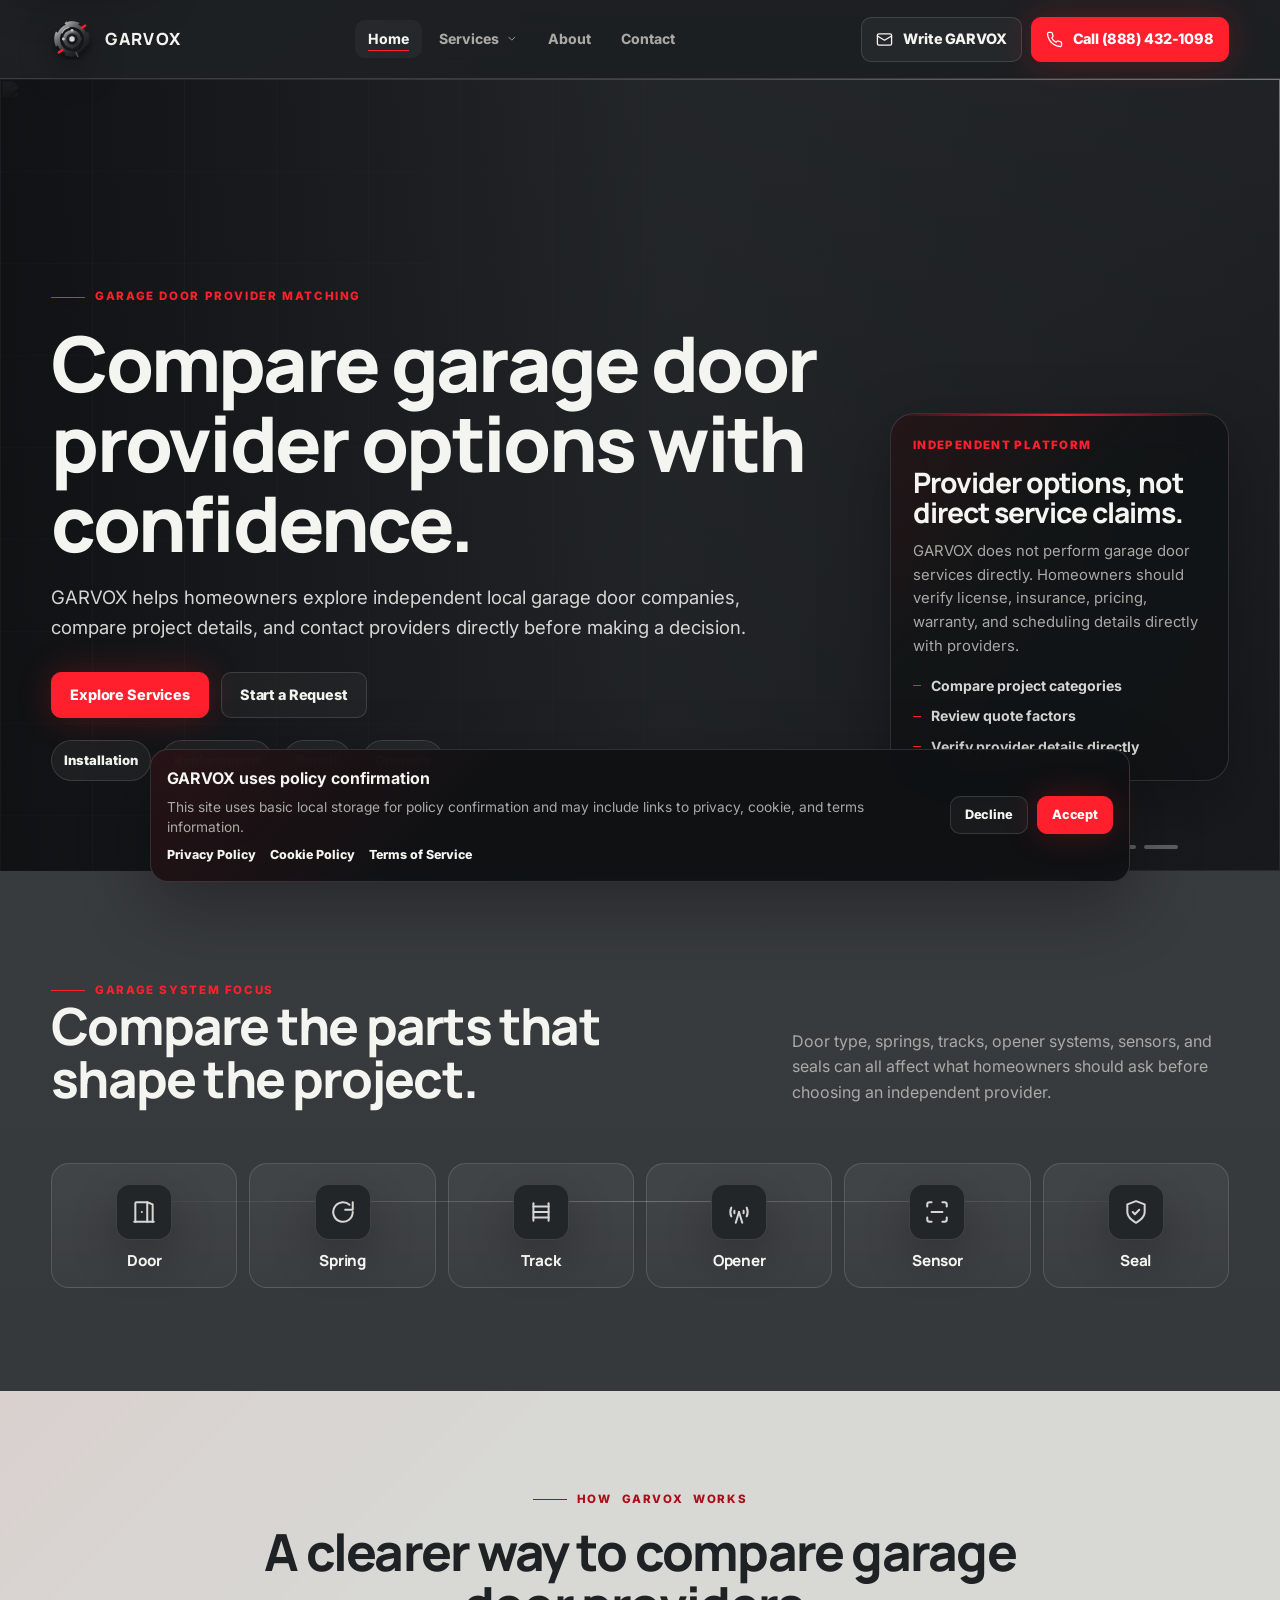
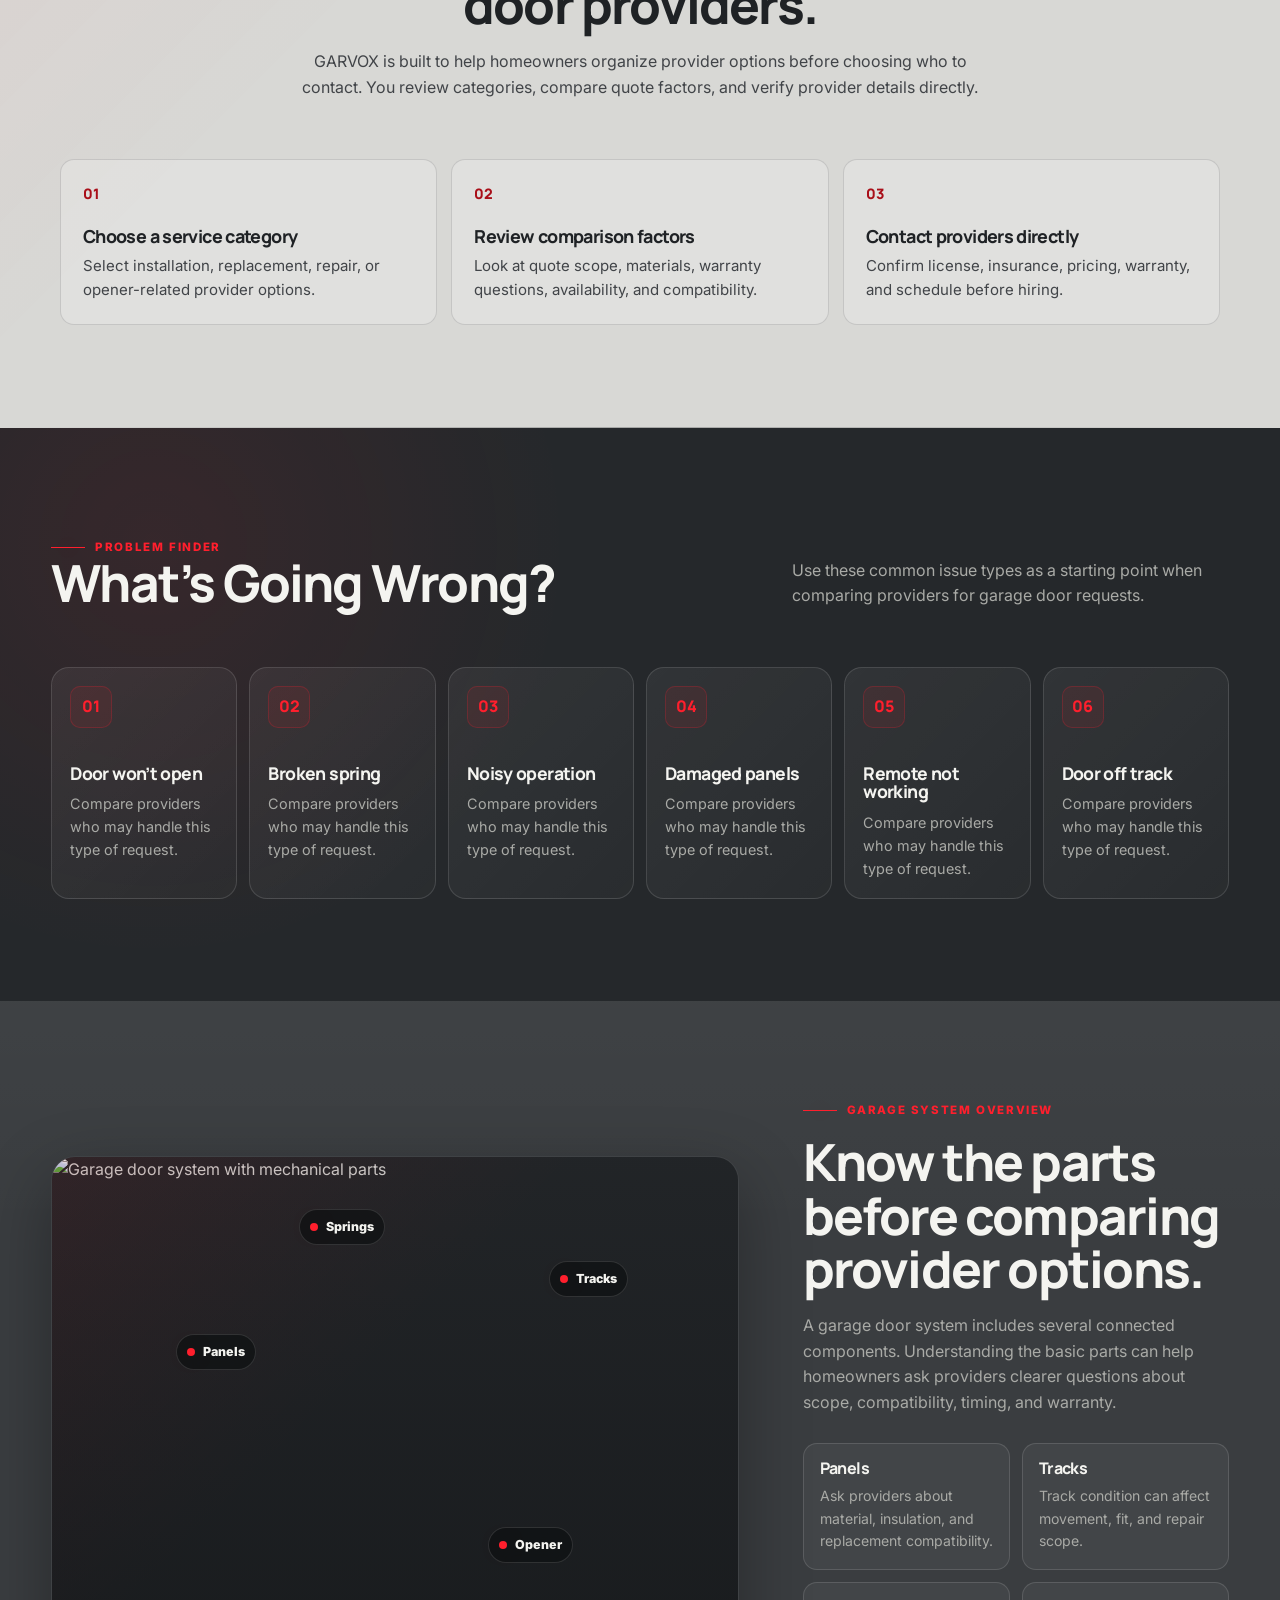
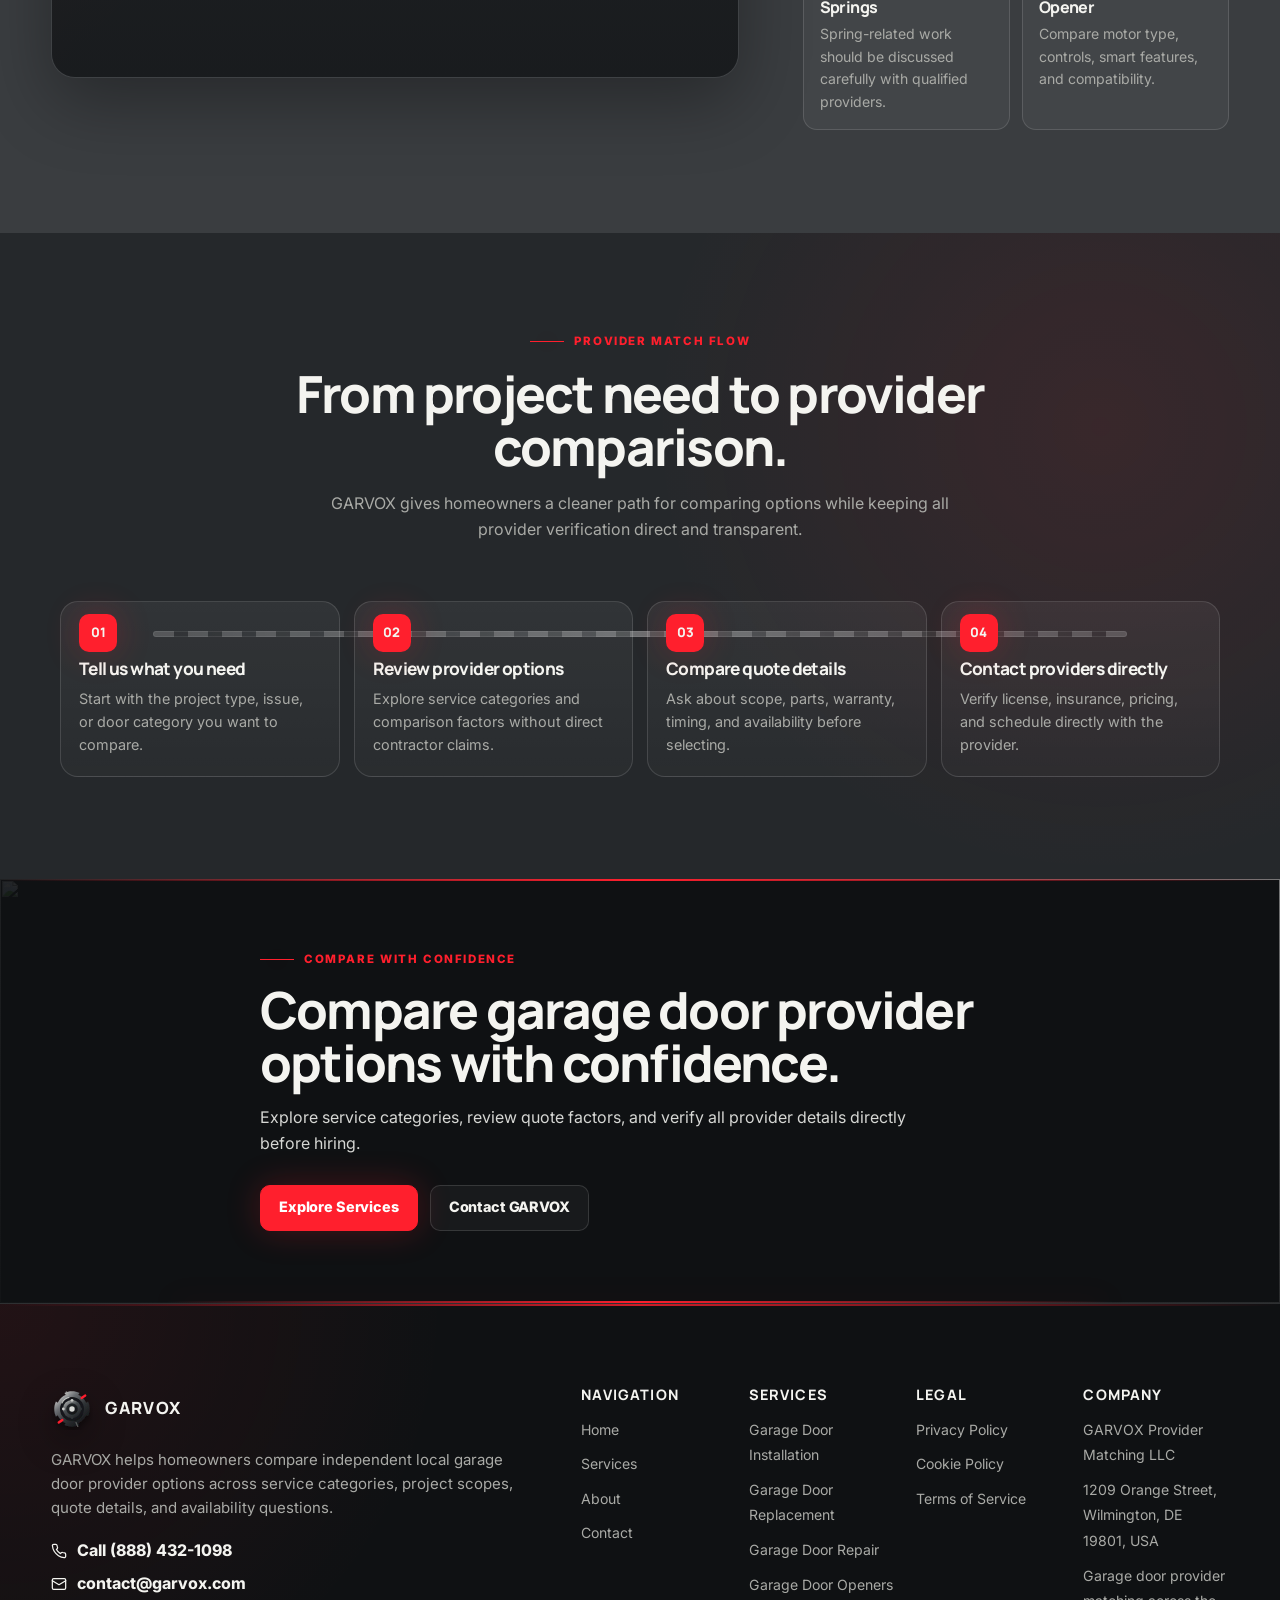
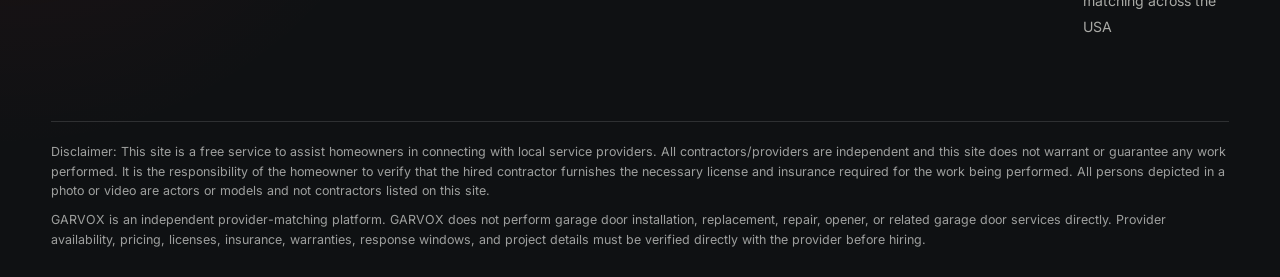
==== index.html @ 8727c37e "+" ====
<!DOCTYPE html>
<html lang="en">

<head>
    <meta charset="UTF-8">
    <meta name="viewport" content="width=device-width, initial-scale=1.0">

    <title>GARVOX | Compare Garage Door Provider Options</title>
    <meta name="description"
        content="GARVOX helps homeowners compare independent local garage door provider options for installation, replacement, repair, and openers.">

    <link rel="icon" type="image/svg+xml" href="./assets/icons/favicon.svg">
    <link rel="shortcut icon" href="./assets/icons/favicon.svg" type="image/svg+xml">

    <link rel="preconnect" href="https://fonts.googleapis.com">
    <link rel="preconnect" href="https://fonts.gstatic.com" crossorigin>
    <link
        href="https://fonts.googleapis.com/css2?family=Inter:wght@400;500;600;700;800&family=Manrope:wght@500;600;700;800&display=swap"
        rel="stylesheet">

    <link rel="stylesheet" href="./css/style.css">
</head>

<body class="home-page">
    <div data-site-header></div>

    <main id="main">
        <!-- =====================================================
         1. HOME HERO SLIDESHOW
         ===================================================== -->
        <section class="home-hero" aria-labelledby="homeHeroTitle" data-home-hero>
            <div class="home-hero__slides" aria-hidden="true" data-home-hero-slides>
                <div class="home-hero__slide is-active">
                    <img src="./assets/images/home-hero-01.jpg" alt="">
                </div>

                <div class="home-hero__slide">
                    <img src="./assets/images/home-hero-02.jpg" alt="">
                </div>

                <div class="home-hero__slide">
                    <img src="./assets/images/home-hero-03.jpg" alt="">
                </div>

                <div class="home-hero__slide">
                    <img src="./assets/images/home-hero-04.jpg" alt="">
                </div>
            </div>

            <div class="home-hero__overlay" aria-hidden="true"></div>
            <div class="home-hero__rail" aria-hidden="true"></div>

            <div class="container-wide home-hero__inner">
                <div class="home-hero__content">
                    <span class="eyebrow">Garage door provider matching</span>

                    <h1 id="homeHeroTitle">
                        Compare garage door provider options with confidence.
                    </h1>

                    <p>
                        <span data-company-name>GARVOX</span> helps homeowners explore independent local garage door
                        companies,
                        compare project details, and contact providers directly before making a decision.
                    </p>

                    <div class="home-hero__actions button-row" aria-label="Primary actions">
                        <a class="btn btn--accent" href="services.html">
                            Explore Services
                        </a>

                        <a class="btn btn--ghost" href="contact.html">
                            Start a Request
                        </a>
                    </div>

                    <div class="home-hero__chips" aria-label="Garage door service categories">
                        <a href="garage-door-installation.html">Installation</a>
                        <a href="garage-door-replacement.html">Replacement</a>
                        <a href="garage-door-repair.html">Repair</a>
                        <a href="garage-door-openers.html">Openers</a>
                    </div>
                </div>

                <aside class="home-hero__panel" aria-label="GARVOX provider matching summary">
                    <div class="home-hero__panel-line" aria-hidden="true"></div>

                    <span class="home-hero__panel-kicker">Independent platform</span>

                    <h2>Provider options, not direct service claims.</h2>

                    <p>
                        <span data-company-name>GARVOX</span> does not perform garage door services directly. Homeowners
                        should
                        verify license, insurance, pricing, warranty, and scheduling details directly with providers.
                    </p>

                    <ul>
                        <li>Compare project categories</li>
                        <li>Review quote factors</li>
                        <li>Verify provider details directly</li>
                    </ul>
                </aside>

                <div class="home-hero__pagination" aria-label="Hero slideshow pagination" data-home-hero-pagination>
                    <button class="is-active" type="button" aria-label="Show slide 1"></button>
                    <button type="button" aria-label="Show slide 2"></button>
                    <button type="button" aria-label="Show slide 3"></button>
                    <button type="button" aria-label="Show slide 4"></button>
                </div>
            </div>
        </section>

        <!-- =====================================================
         2. ICON RAIL SECTION
         ===================================================== -->
        <section class="section icon-rail-section" aria-labelledby="iconRailTitle">
            <div class="container-wide">
                <div class="section-heading section-heading--row">
                    <div>
                        <span class="eyebrow">Garage system focus</span>

                        <h2 id="iconRailTitle">
                            Compare the parts that shape the project.
                        </h2>
                    </div>

                    <p>
                        Door type, springs, tracks, opener systems, sensors, and seals can all affect what homeowners
                        should ask
                        before choosing an independent provider.
                    </p>
                </div>

                <div class="icon-rail" aria-label="Garage door comparison parts">
                    <article class="icon-rail__item">
                        <span class="icon-rail__icon" aria-hidden="true">
                            <svg viewBox="0 0 24 24">
                                <path d="M4 21V4a1 1 0 0 1 1-1h10v18"></path>
                                <path d="M15 3 20 5v16"></path>
                                <path d="M10 12h.01"></path>
                                <path d="M3 21h18"></path>
                            </svg>
                        </span>
                        <h3>Door</h3>
                    </article>

                    <article class="icon-rail__item">
                        <span class="icon-rail__icon" aria-hidden="true">
                            <svg viewBox="0 0 24 24">
                                <path d="M21 12a9 9 0 1 1-3-6.7"></path>
                                <path d="M21 3v7h-7"></path>
                            </svg>
                        </span>
                        <h3>Spring</h3>
                    </article>

                    <article class="icon-rail__item">
                        <span class="icon-rail__icon" aria-hidden="true">
                            <svg viewBox="0 0 24 24">
                                <path d="M5 4v16"></path>
                                <path d="M19 4v16"></path>
                                <path d="M5 7h14"></path>
                                <path d="M5 12h14"></path>
                                <path d="M5 17h14"></path>
                            </svg>
                        </span>
                        <h3>Track</h3>
                    </article>

                    <article class="icon-rail__item">
                        <span class="icon-rail__icon" aria-hidden="true">
                            <svg viewBox="0 0 24 24">
                                <path d="M4.9 16.1a10 10 0 0 1 0-8.2"></path>
                                <path d="M7.8 13.2a5 5 0 0 1 0-2.4"></path>
                                <path d="M19.1 16.1a10 10 0 0 0 0-8.2"></path>
                                <path d="M16.2 13.2a5 5 0 0 0 0-2.4"></path>
                                <path d="M12 12h.01"></path>
                                <path d="M12 12 9 22"></path>
                                <path d="m12 12 3 10"></path>
                            </svg>
                        </span>
                        <h3>Opener</h3>
                    </article>

                    <article class="icon-rail__item">
                        <span class="icon-rail__icon" aria-hidden="true">
                            <svg viewBox="0 0 24 24">
                                <path d="M3 7V5a2 2 0 0 1 2-2h2"></path>
                                <path d="M17 3h2a2 2 0 0 1 2 2v2"></path>
                                <path d="M21 17v2a2 2 0 0 1-2 2h-2"></path>
                                <path d="M7 21H5a2 2 0 0 1-2-2v-2"></path>
                                <path d="M7 12h10"></path>
                            </svg>
                        </span>
                        <h3>Sensor</h3>
                    </article>

                    <article class="icon-rail__item">
                        <span class="icon-rail__icon" aria-hidden="true">
                            <svg viewBox="0 0 24 24">
                                <path d="M12 22s8-4 8-10V5l-8-3-8 3v7c0 6 8 10 8 10Z"></path>
                                <path d="m9 12 2 2 4-4"></path>
                            </svg>
                        </span>
                        <h3>Seal</h3>
                    </article>
                </div>
            </div>
        </section>

        <!-- =====================================================
         3. HOW GARVOX WORKS — LIGHT GRAY SECTION
         ===================================================== -->
        <section class="section section--light how-section" aria-labelledby="howTitle">
            <div class="container">
                <div class="section-heading section-heading--center">
                    <span class="eyebrow">How <span data-company-name>GARVOX</span> works</span>

                    <h2 id="howTitle">
                        A clearer way to compare garage door providers.
                    </h2>

                    <p>
                        <span data-company-name>GARVOX</span> is built to help homeowners organize provider options
                        before choosing
                        who to contact. You review categories, compare quote factors, and verify provider details
                        directly.
                    </p>
                </div>

                <div class="editorial-steps">
                    <article class="editorial-step">
                        <span>01</span>
                        <h3>Choose a service category</h3>
                        <p>
                            Select installation, replacement, repair, or opener-related provider options.
                        </p>
                    </article>

                    <article class="editorial-step">
                        <span>02</span>
                        <h3>Review comparison factors</h3>
                        <p>
                            Look at quote scope, materials, warranty questions, availability, and compatibility.
                        </p>
                    </article>

                    <article class="editorial-step">
                        <span>03</span>
                        <h3>Contact providers directly</h3>
                        <p>
                            Confirm license, insurance, pricing, warranty, and schedule before hiring.
                        </p>
                    </article>
                </div>
            </div>
        </section>

        <!-- =====================================================
         4. PROBLEM FINDER
         ===================================================== -->
        <section class="section problem-finder-section" aria-labelledby="problemFinderTitle">
            <div class="container-wide">
                <div class="section-heading section-heading--row">
                    <div>
                        <span class="eyebrow">Problem finder</span>

                        <h2 id="problemFinderTitle">
                            What’s Going Wrong?
                        </h2>
                    </div>

                    <p>
                        Use these common issue types as a starting point when comparing providers for garage door
                        requests.
                    </p>
                </div>

                <div class="problem-grid">
                    <article class="problem-card red-scan-card">
                        <span class="red-scan-card__line" aria-hidden="true"></span>
                        <span class="problem-card__number">01</span>
                        <h3>Door won’t open</h3>
                        <p>Compare providers who may handle this type of request.</p>
                    </article>

                    <article class="problem-card red-scan-card">
                        <span class="red-scan-card__line" aria-hidden="true"></span>
                        <span class="problem-card__number">02</span>
                        <h3>Broken spring</h3>
                        <p>Compare providers who may handle this type of request.</p>
                    </article>

                    <article class="problem-card red-scan-card">
                        <span class="red-scan-card__line" aria-hidden="true"></span>
                        <span class="problem-card__number">03</span>
                        <h3>Noisy operation</h3>
                        <p>Compare providers who may handle this type of request.</p>
                    </article>

                    <article class="problem-card red-scan-card">
                        <span class="red-scan-card__line" aria-hidden="true"></span>
                        <span class="problem-card__number">04</span>
                        <h3>Damaged panels</h3>
                        <p>Compare providers who may handle this type of request.</p>
                    </article>

                    <article class="problem-card red-scan-card">
                        <span class="red-scan-card__line" aria-hidden="true"></span>
                        <span class="problem-card__number">05</span>
                        <h3>Remote not working</h3>
                        <p>Compare providers who may handle this type of request.</p>
                    </article>

                    <article class="problem-card red-scan-card">
                        <span class="red-scan-card__line" aria-hidden="true"></span>
                        <span class="problem-card__number">06</span>
                        <h3>Door off track</h3>
                        <p>Compare providers who may handle this type of request.</p>
                    </article>
                </div>
            </div>
        </section>

        <!-- =====================================================
         5. GARAGE DOOR ANATOMY
         ===================================================== -->
        <section class="section anatomy-section" aria-labelledby="anatomyTitle">
            <div class="container-wide anatomy-layout">
                <div class="anatomy-media">
                    <img src="./assets/images/garage-anatomy.jpg" alt="Garage door system with mechanical parts">

                    <span class="anatomy-dot anatomy-dot--panels">
                        <i></i>
                        Panels
                    </span>

                    <span class="anatomy-dot anatomy-dot--tracks">
                        <i></i>
                        Tracks
                    </span>

                    <span class="anatomy-dot anatomy-dot--springs">
                        <i></i>
                        Springs
                    </span>

                    <span class="anatomy-dot anatomy-dot--opener">
                        <i></i>
                        Opener
                    </span>
                </div>

                <div class="anatomy-content">
                    <span class="eyebrow">Garage system overview</span>

                    <h2 id="anatomyTitle">
                        Know the parts before comparing provider options.
                    </h2>

                    <p>
                        A garage door system includes several connected components. Understanding the basic parts can
                        help
                        homeowners ask providers clearer questions about scope, compatibility, timing, and warranty.
                    </p>

                    <div class="anatomy-list">
                        <article>
                            <h3>Panels</h3>
                            <p>Ask providers about material, insulation, and replacement compatibility.</p>
                        </article>

                        <article>
                            <h3>Tracks</h3>
                            <p>Track condition can affect movement, fit, and repair scope.</p>
                        </article>

                        <article>
                            <h3>Springs</h3>
                            <p>Spring-related work should be discussed carefully with qualified providers.</p>
                        </article>

                        <article>
                            <h3>Opener</h3>
                            <p>Compare motor type, controls, smart features, and compatibility.</p>
                        </article>
                    </div>
                </div>
            </div>
        </section>

        <!-- =====================================================
         6. LOCAL PROVIDER MATCH FLOW
         ===================================================== -->
        <section class="section match-flow-section" aria-labelledby="matchFlowTitle">
            <div class="container">
                <div class="section-heading section-heading--center">
                    <span class="eyebrow">Provider match flow</span>

                    <h2 id="matchFlowTitle">
                        From project need to provider comparison.
                    </h2>

                    <p>
                        <span data-company-name>GARVOX</span> gives homeowners a cleaner path for comparing options
                        while keeping
                        all provider verification direct and transparent.
                    </p>
                </div>

                <div class="track-process">
                    <div class="track-process__line" aria-hidden="true"></div>

                    <article class="track-process__step">
                        <span>01</span>
                        <h3>Tell us what you need</h3>
                        <p>
                            Start with the project type, issue, or door category you want to compare.
                        </p>
                    </article>

                    <article class="track-process__step">
                        <span>02</span>
                        <h3>Review provider options</h3>
                        <p>
                            Explore service categories and comparison factors without direct contractor claims.
                        </p>
                    </article>

                    <article class="track-process__step">
                        <span>03</span>
                        <h3>Compare quote details</h3>
                        <p>
                            Ask about scope, parts, warranty, timing, and availability before selecting.
                        </p>
                    </article>

                    <article class="track-process__step">
                        <span>04</span>
                        <h3>Contact providers directly</h3>
                        <p>
                            Verify license, insurance, pricing, and schedule directly with the provider.
                        </p>
                    </article>
                </div>
            </div>
        </section>

        <!-- =====================================================
         7. RED LINE CTA
         ===================================================== -->
        <div data-red-line-cta="default"></div>
    </main>

    <div data-site-footer></div>
    <div data-policy-banner></div>

    <script src="./js/config.js"></script>
    <script src="./js/main.js"></script>
    <script src="./js/home.js"></script>
</body>

</html>
---- css/style.css ----
@import url("./home.css");
@import url("./services.css");
@import url("./about.css");
@import url("./contact.css");
@import url("./service-page.css");
@import url("./legal.css");

/* ==========================================================
   GARVOX — Global Styles
   Includes:
   - CSS variables
   - reset
   - typography
   - layout helpers
   - buttons
   - shared cards
   - accessibility
   - sticky header
   - dropdown
   - mobile menu
   - footer
   - policy banner
   - forms
   - FAQ
   - shared CTA components
   ========================================================== */

/* ==========================================================
   VARIABLES — EXACT REQUIRED PALETTE
   ========================================================== */

:root {
    /* Main gray base */
    --color-bg: #3A3D40;
    --color-bg-soft: #464A4E;
    --color-bg-deep: #25282B;

    /* One light gray section per page */
    --color-section-light: #D8D8D5;
    --color-section-light-2: #C9CAC7;

    /* Surfaces / cards */
    --color-surface: #303336;
    --color-surface-2: #414549;
    --color-card: #34373A;
    --color-card-dark: #232629;

    /* Typography on dark */
    --color-heading: #F4F4F0;
    --color-text: #D6D7D4;
    --color-muted: #A9AAA6;

    /* Typography on light gray sections */
    --color-light-heading: #1F2225;
    --color-light-text: #414448;
    --color-light-muted: #6C6F73;

    /* Strong accents */
    --color-accent: #FF1F2D;
    --color-accent-hover: #E21422;
    --color-accent-deep: #A90F19;

    /* Dark accent */
    --color-accent-dark: #17191B;
    --color-accent-dark-2: #0F1113;

    /* Lines / borders */
    --color-border: rgba(255, 255, 255, 0.13);
    --color-border-strong: rgba(255, 31, 45, 0.42);
    --color-light-border: rgba(31, 34, 37, 0.14);

    /* Shadows / glow */
    --shadow-card: 0 24px 70px rgba(0, 0, 0, 0.32);
    --shadow-soft: 0 18px 46px rgba(0, 0, 0, 0.24);
    --glow-red: 0 0 34px rgba(255, 31, 45, 0.24);

    /* Layout */
    --container: 1160px;
    --container-wide: 1360px;
    --site-gutter: clamp(18px, 4vw, 56px);
    --header-height: 78px;

    /* Radius */
    --radius-xs: 6px;
    --radius-sm: 10px;
    --radius-md: 14px;
    --radius-lg: 18px;
    --radius-xl: 24px;

    /* Typography */
    --font-main: "Inter", system-ui, -apple-system, BlinkMacSystemFont, "Segoe UI", sans-serif;
    --font-display: "Manrope", "Inter", system-ui, sans-serif;

    /* Motion */
    --transition-fast: 160ms ease;
    --transition-base: 240ms ease;
    --transition-slow: 420ms ease;
}

/* ==========================================================
   RESET / BASE
   ========================================================== */

*,
*::before,
*::after {
    box-sizing: border-box;
}

html {
    min-width: 320px;
    scroll-behavior: smooth;
    overflow-x: hidden;
    background: var(--color-bg);
}

html.overflow-guard,
html.overflow-guard body {
    overflow-x: hidden;
}

body {
    margin: 0;
    min-width: 320px;
    min-height: 100vh;
    font-family: var(--font-main);
    font-size: 16px;
    line-height: 1.6;
    color: var(--color-text);
    background:
        radial-gradient(circle at top left, rgba(255, 255, 255, 0.05), transparent 34rem),
        linear-gradient(180deg, var(--color-bg-soft), var(--color-bg) 32rem, var(--color-bg-deep));
    text-rendering: optimizeLegibility;
    -webkit-font-smoothing: antialiased;
}

body.menu-open {
    overflow: hidden;
}

img,
picture,
svg,
video,
canvas {
    display: block;
    max-width: 100%;
}

img {
    height: auto;
}

svg {
    width: 1em;
    height: 1em;
    fill: none;
    stroke: currentColor;
    stroke-width: 1.85;
    stroke-linecap: round;
    stroke-linejoin: round;
}

button,
input,
textarea,
select {
    font: inherit;
}

button {
    cursor: pointer;
}

a {
    color: inherit;
    text-decoration: none;
}

p,
h1,
h2,
h3,
h4,
h5,
h6,
ul,
ol,
figure,
blockquote {
    margin: 0;
}

ul,
ol {
    padding: 0;
}

li {
    list-style: none;
}

::selection {
    color: var(--color-heading);
    background: rgba(255, 31, 45, 0.46);
}

[hidden] {
    display: none !important;
}

/* ==========================================================
   ACCESSIBILITY
   ========================================================== */

.skip-link {
    position: fixed;
    top: 12px;
    left: 12px;
    z-index: 10000;
    transform: translateY(-160%);
    padding: 12px 16px;
    color: var(--color-heading);
    background: var(--color-accent-dark-2);
    border: 1px solid var(--color-border-strong);
    border-radius: var(--radius-sm);
    box-shadow: var(--shadow-soft);
    transition: transform var(--transition-base);
}

.skip-link:focus {
    transform: translateY(0);
}

:focus {
    outline: none;
}

:focus-visible {
    outline: 2px solid var(--color-accent);
    outline-offset: 4px;
}

@media (prefers-reduced-motion: reduce) {

    *,
    *::before,
    *::after {
        scroll-behavior: auto !important;
        animation-duration: 0.001ms !important;
        animation-iteration-count: 1 !important;
        transition-duration: 0.001ms !important;
    }
}

/* ==========================================================
   TYPOGRAPHY
   ========================================================== */

h1,
h2,
h3,
h4 {
    font-family: var(--font-display);
    color: var(--color-heading);
    letter-spacing: -0.035em;
    line-height: 1.04;
}

h1 {
    font-size: clamp(2.4rem, 6vw, 5.35rem);
    font-weight: 800;
}

h2 {
    font-size: clamp(2rem, 4vw, 3.65rem);
    font-weight: 760;
}

h3 {
    font-size: clamp(1.15rem, 1.7vw, 1.48rem);
    font-weight: 760;
}

h4 {
    font-size: 1rem;
    font-weight: 760;
}

p {
    color: var(--color-text);
}

.eyebrow {
    display: inline-flex;
    align-items: center;
    gap: 10px;
    width: fit-content;
    color: var(--color-accent);
    font-size: 0.72rem;
    font-weight: 800;
    line-height: 1.2;
    letter-spacing: 0.14em;
    text-transform: uppercase;
}

.eyebrow::before {
    content: "";
    width: 34px;
    height: 1px;
    background: var(--color-accent);
    box-shadow: var(--glow-red);
}

.section--light .eyebrow,
.legal-document .eyebrow {
    color: var(--color-accent-deep);
}

.section--light .eyebrow::before,
.legal-document .eyebrow::before {
    background: var(--color-accent-deep);
    box-shadow: none;
}

/* ==========================================================
   LAYOUT HELPERS
   ========================================================== */

.container,
.container-wide {
    width: min(100% - (var(--site-gutter) * 2), var(--container));
    margin-inline: auto;
}

.container-wide {
    width: min(100% - (var(--site-gutter) * 2), var(--container-wide));
}

.section {
    position: relative;
    padding: clamp(64px, 8vw, 112px) 0;
}

.section--light {
    color: var(--color-light-text);
    background:
        linear-gradient(135deg, rgba(255, 31, 45, 0.04), transparent 30%),
        var(--color-section-light);
}

.section--light h1,
.section--light h2,
.section--light h3,
.section--light h4 {
    color: var(--color-light-heading);
}

.section--light p {
    color: var(--color-light-text);
}

.section-heading {
    display: grid;
    gap: 18px;
    margin-bottom: clamp(30px, 5vw, 58px);
}

.section-heading--center {
    max-width: 820px;
    margin-inline: auto;
    text-align: center;
    justify-items: center;
}

.section-heading--row {
    grid-template-columns: minmax(0, 0.96fr) minmax(280px, 0.62fr);
    align-items: end;
    gap: clamp(28px, 5vw, 76px);
}

.section-heading--compact {
    margin-bottom: 24px;
}

.section-heading p {
    max-width: 680px;
    color: var(--color-muted);
}

.section--light .section-heading p {
    color: var(--color-light-text);
}

.button-row {
    display: flex;
    align-items: center;
    flex-wrap: wrap;
    gap: 12px;
}

/* ==========================================================
   BUTTONS
   ========================================================== */

.btn {
    --btn-bg: transparent;
    --btn-color: var(--color-heading);
    --btn-border: var(--color-border);

    position: relative;
    isolation: isolate;
    display: inline-flex;
    align-items: center;
    justify-content: center;
    gap: 10px;
    min-height: 46px;
    padding: 13px 18px;
    overflow: hidden;
    color: var(--btn-color);
    font-size: 0.9rem;
    font-weight: 800;
    line-height: 1;
    letter-spacing: -0.01em;
    background: var(--btn-bg);
    border: 1px solid var(--btn-border);
    border-radius: var(--radius-sm);
    box-shadow: none;
    transition:
        transform var(--transition-base),
        border-color var(--transition-base),
        background var(--transition-base),
        color var(--transition-base),
        box-shadow var(--transition-base);
}

.btn::after {
    content: "";
    position: absolute;
    right: 14px;
    bottom: 8px;
    left: 14px;
    z-index: -1;
    height: 1px;
    background: currentColor;
    opacity: 0;
    transform: scaleX(0.25);
    transform-origin: left;
    transition:
        opacity var(--transition-base),
        transform var(--transition-base);
}

.btn:hover {
    transform: translateY(-1px);
}

.btn:hover::after {
    opacity: 0.8;
    transform: scaleX(1);
}

.btn svg {
    width: 17px;
    height: 17px;
}

.btn--accent {
    --btn-bg: var(--color-accent);
    --btn-color: #ffffff;
    --btn-border: var(--color-accent);

    box-shadow: var(--glow-red);
}

.btn--accent:hover {
    background: var(--color-accent-hover);
    border-color: var(--color-accent-hover);
}

.btn--ghost {
    --btn-bg: rgba(255, 255, 255, 0.04);
    --btn-color: var(--color-heading);
    --btn-border: var(--color-border);
}

.btn--ghost:hover {
    border-color: var(--color-border-strong);
    background: rgba(255, 255, 255, 0.075);
}

.btn--dark {
    --btn-bg: var(--color-accent-dark);
    --btn-color: var(--color-heading);
    --btn-border: rgba(255, 255, 255, 0.12);
}

.btn--small {
    min-height: 38px;
    padding: 10px 14px;
    font-size: 0.8rem;
}

.btn--full {
    width: 100%;
}

/* ==========================================================
   HEADER
   ========================================================== */

.site-header {
    position: sticky;
    top: 0;
    z-index: 900;
    background: rgba(23, 25, 27, 0.86);
    border-bottom: 1px solid var(--color-border);
    backdrop-filter: blur(18px);
}

.site-header__bar {
    min-height: var(--header-height);
}

.site-header__inner {
    display: grid;
    grid-template-columns: auto 1fr auto;
    align-items: center;
    min-height: var(--header-height);
    gap: clamp(18px, 3vw, 42px);
}

.brand-logo {
    display: inline-flex;
    align-items: center;
    gap: 12px;
    min-width: max-content;
    color: var(--color-heading);
    font-family: var(--font-display);
    font-size: 1.05rem;
    font-weight: 900;
    letter-spacing: 0.08em;
    text-transform: uppercase;
}

.brand-logo__mark {
    position: relative;
    display: grid;
    width: 42px;
    height: 42px;
    place-items: center;
}

.brand-logo__mark img {
    width: 42px;
    height: 42px;
    object-fit: contain;
    filter: drop-shadow(0 12px 18px rgba(0, 0, 0, 0.38));
    transition:
        filter var(--transition-base),
        transform var(--transition-base);
}

.brand-logo__mark::after {
    content: "";
    position: absolute;
    inset: 11px;
    border-top: 2px solid var(--color-accent);
    opacity: 0;
    transform: rotate(22deg) scaleX(0.45);
    transition:
        opacity var(--transition-base),
        transform var(--transition-base);
}

.brand-logo:hover .brand-logo__mark img {
    transform: rotate(-8deg);
    filter:
        drop-shadow(0 12px 18px rgba(0, 0, 0, 0.38)) drop-shadow(0 0 18px rgba(255, 31, 45, 0.34));
}

.brand-logo:hover .brand-logo__mark::after {
    opacity: 1;
    transform: rotate(22deg) scaleX(1);
}

.site-nav {
    display: flex;
    align-items: center;
    justify-content: center;
    gap: 4px;
}

.site-nav__link {
    position: relative;
    display: inline-flex;
    align-items: center;
    gap: 7px;
    padding: 12px 13px;
    color: var(--color-muted);
    font-size: 0.88rem;
    font-weight: 750;
    line-height: 1;
    border-radius: var(--radius-sm);
    transition:
        color var(--transition-base),
        background var(--transition-base);
}

.site-nav__link::after {
    content: "";
    position: absolute;
    right: 13px;
    bottom: 7px;
    left: 13px;
    height: 1px;
    background: var(--color-accent);
    opacity: 0;
    transform: scaleX(0);
    transform-origin: left;
    transition:
        opacity var(--transition-base),
        transform var(--transition-base);
}

.site-nav__link:hover,
.site-nav__link.is-active,
.site-nav__link[aria-current="page"] {
    color: var(--color-heading);
    background: rgba(255, 255, 255, 0.04);
}

.site-nav__link:hover::after,
.site-nav__link.is-active::after,
.site-nav__link[aria-current="page"]::after {
    opacity: 1;
    transform: scaleX(1);
}

.site-nav__chevron {
    display: inline-flex;
    font-size: 0.72rem;
    transition: transform var(--transition-base);
}

.site-nav__item--dropdown.is-open .site-nav__chevron {
    transform: rotate(180deg);
}

.site-header__actions {
    display: flex;
    align-items: center;
    justify-content: flex-end;
    gap: 9px;
}

.header-phone--mobile {
    display: none;
}

.site-header__email,
.site-header__call {
    min-height: 42px;
    padding-inline: 14px;
}

.menu-toggle {
    display: none;
    width: 44px;
    height: 44px;
    padding: 0;
    color: var(--color-heading);
    background: rgba(255, 255, 255, 0.04);
    border: 1px solid var(--color-border);
    border-radius: var(--radius-sm);
}

.menu-toggle span {
    display: block;
    width: 18px;
    height: 1.5px;
    margin: 4px auto;
    background: currentColor;
    transition: transform var(--transition-base);
}

.menu-toggle:hover {
    border-color: var(--color-border-strong);
}

/* ==========================================================
   HEADER DROPDOWN
   ========================================================== */

.site-nav__item--dropdown {
    position: relative;
}

.services-dropdown {
    position: absolute;
    top: calc(100% + 13px);
    left: 50%;
    width: min(760px, calc(100vw - 32px));
    pointer-events: none;
    opacity: 0;
    transform: translate(-50%, 10px);
    transition:
        opacity var(--transition-base),
        transform var(--transition-base);
}

.site-nav__item--dropdown.is-open .services-dropdown {
    pointer-events: auto;
    opacity: 1;
    transform: translate(-50%, 0);
}

.services-dropdown::before {
    content: "";
    position: absolute;
    top: -16px;
    right: 0;
    left: 0;
    height: 18px;
}

.services-dropdown__inner {
    display: grid;
    grid-template-columns: 0.82fr 1.35fr;
    gap: 16px;
    padding: 16px;
    background:
        linear-gradient(135deg, rgba(255, 31, 45, 0.08), transparent 32%),
        rgba(15, 17, 19, 0.96);
    border: 1px solid var(--color-border);
    border-radius: var(--radius-lg);
    box-shadow: var(--shadow-card);
    backdrop-filter: blur(24px);
}

.services-dropdown__intro {
    padding: 16px;
    border: 1px solid var(--color-border);
    border-radius: var(--radius-md);
    background: rgba(255, 255, 255, 0.035);
}

.services-dropdown__intro strong {
    display: block;
    margin-top: 12px;
    color: var(--color-heading);
    font-size: 1rem;
}

.services-dropdown__intro p {
    margin-top: 8px;
    color: var(--color-muted);
    font-size: 0.86rem;
    line-height: 1.55;
}

.services-dropdown__grid {
    display: grid;
    grid-template-columns: 1fr 1fr;
    gap: 10px;
}

.services-dropdown__card {
    display: grid;
    grid-template-columns: 38px 1fr;
    gap: 12px;
    min-height: 104px;
    padding: 13px;
    color: var(--color-text);
    background: rgba(255, 255, 255, 0.04);
    border: 1px solid var(--color-border);
    border-radius: var(--radius-md);
    transition:
        border-color var(--transition-base),
        background var(--transition-base),
        transform var(--transition-base);
}

.services-dropdown__card:hover {
    transform: translateY(-2px);
    border-color: var(--color-border-strong);
    background: rgba(255, 255, 255, 0.065);
}

.services-dropdown__icon {
    display: grid;
    width: 38px;
    height: 38px;
    place-items: center;
    color: var(--color-accent);
    background: rgba(255, 31, 45, 0.09);
    border: 1px solid rgba(255, 31, 45, 0.18);
    border-radius: var(--radius-sm);
}

.services-dropdown__card strong {
    display: block;
    color: var(--color-heading);
    font-size: 0.92rem;
    line-height: 1.2;
}

.services-dropdown__card em {
    display: -webkit-box;
    margin-top: 6px;
    overflow: hidden;
    color: var(--color-muted);
    font-size: 0.78rem;
    font-style: normal;
    line-height: 1.45;
    -webkit-line-clamp: 3;
    -webkit-box-orient: vertical;
}

/* ==========================================================
   MOBILE MENU
   ========================================================== */

.mobile-menu {
    position: fixed;
    inset: 0;
    z-index: 1100;
    display: grid;
    padding: 14px;
    background: rgba(15, 17, 19, 0.64);
    opacity: 0;
    transition: opacity var(--transition-base);
    backdrop-filter: blur(16px);
}

.mobile-menu.is-open {
    opacity: 1;
}

.mobile-menu__panel {
    display: grid;
    grid-template-rows: auto 1fr auto;
    width: min(100%, 560px);
    min-height: 100%;
    margin-left: auto;
    overflow: hidden;
    background:
        linear-gradient(135deg, rgba(255, 31, 45, 0.08), transparent 36%),
        var(--color-accent-dark-2);
    border: 1px solid var(--color-border);
    border-radius: var(--radius-xl);
    box-shadow: var(--shadow-card);
    transform: translateX(24px);
    transition: transform var(--transition-base);
}

.mobile-menu.is-open .mobile-menu__panel {
    transform: translateX(0);
}

.mobile-menu__top,
.mobile-menu__footer {
    padding: 18px;
}

.mobile-menu__top {
    display: flex;
    align-items: center;
    justify-content: space-between;
    border-bottom: 1px solid var(--color-border);
}

.mobile-menu__close {
    display: grid;
    width: 44px;
    height: 44px;
    place-items: center;
    color: var(--color-heading);
    background: rgba(255, 255, 255, 0.04);
    border: 1px solid var(--color-border);
    border-radius: var(--radius-sm);
}

.mobile-menu__close:hover {
    border-color: var(--color-border-strong);
}

.mobile-menu__body {
    padding: 18px;
    overflow-y: auto;
}

.mobile-menu__nav {
    display: grid;
    gap: 8px;
}

.mobile-menu__link {
    display: flex;
    align-items: center;
    justify-content: space-between;
    min-height: 52px;
    padding: 14px;
    color: var(--color-heading);
    font-weight: 800;
    background: rgba(255, 255, 255, 0.04);
    border: 1px solid var(--color-border);
    border-radius: var(--radius-md);
}

.mobile-menu__link:hover,
.mobile-menu__link.is-active {
    border-color: var(--color-border-strong);
}

.mobile-menu__services {
    display: grid;
    gap: 10px;
    margin-top: 22px;
}

.mobile-menu__label {
    color: var(--color-accent);
    font-size: 0.72rem;
    font-weight: 850;
    letter-spacing: 0.14em;
    text-transform: uppercase;
}

.mobile-service-link {
    display: grid;
    grid-template-columns: 42px 1fr;
    gap: 12px;
    padding: 12px;
    color: var(--color-text);
    background: rgba(255, 255, 255, 0.035);
    border: 1px solid var(--color-border);
    border-radius: var(--radius-md);
}

.mobile-service-link:hover {
    border-color: var(--color-border-strong);
}

.mobile-service-link__icon {
    display: grid;
    width: 42px;
    height: 42px;
    place-items: center;
    color: var(--color-accent);
    background: rgba(255, 31, 45, 0.09);
    border: 1px solid rgba(255, 31, 45, 0.17);
    border-radius: var(--radius-sm);
}

.mobile-service-link strong {
    display: block;
    color: var(--color-heading);
    line-height: 1.2;
}

.mobile-service-link em {
    display: -webkit-box;
    margin-top: 5px;
    overflow: hidden;
    color: var(--color-muted);
    font-size: 0.82rem;
    font-style: normal;
    line-height: 1.45;
    -webkit-line-clamp: 2;
    -webkit-box-orient: vertical;
}

.mobile-menu__footer {
    display: grid;
    gap: 9px;
    border-top: 1px solid var(--color-border);
}

/* ==========================================================
   PAGE HERO
   ========================================================== */

.page-hero {
    position: relative;
    min-height: clamp(470px, 64vh, 680px);
    overflow: hidden;
    background: var(--color-bg-deep);
}

.page-hero__image,
.page-hero__overlay,
.page-hero__rail {
    position: absolute;
    inset: 0;
}

.page-hero__image {
    width: 100%;
    height: 100%;
    object-fit: cover;
}

.page-hero__overlay {
    background:
        linear-gradient(90deg, rgba(15, 17, 19, 0.92), rgba(37, 40, 43, 0.76) 52%, rgba(37, 40, 43, 0.36)),
        linear-gradient(180deg, rgba(15, 17, 19, 0.32), rgba(15, 17, 19, 0.82));
}

.page-hero__rail {
    opacity: 0.35;
    background-image:
        linear-gradient(90deg, rgba(255, 255, 255, 0.07) 1px, transparent 1px),
        linear-gradient(180deg, rgba(255, 255, 255, 0.05) 1px, transparent 1px);
    background-size: 88px 88px;
    mask-image: linear-gradient(90deg, black, transparent 78%);
}

.page-hero__inner {
    position: relative;
    z-index: 2;
    display: grid;
    grid-template-columns: minmax(0, 0.95fr) minmax(300px, 0.42fr);
    align-items: end;
    min-height: inherit;
    gap: clamp(24px, 5vw, 72px);
    padding-top: calc(var(--header-height) + 48px);
    padding-bottom: clamp(48px, 7vw, 92px);
}

.page-hero__content {
    max-width: 820px;
}

.page-hero__content h1 {
    max-width: 870px;
    margin-top: 18px;
}

.page-hero__content p {
    max-width: 690px;
    margin-top: 18px;
    color: var(--color-text);
    font-size: clamp(1rem, 1.45vw, 1.16rem);
}

.page-hero__content .button-row {
    margin-top: 28px;
}

.page-hero__mini-panel {
    position: relative;
    padding: 20px;
    overflow: hidden;
    background: rgba(23, 25, 27, 0.72);
    border: 1px solid var(--color-border);
    border-radius: var(--radius-lg);
    box-shadow: var(--shadow-soft);
    backdrop-filter: blur(18px);
}

.page-hero__mini-panel::before {
    content: "";
    position: absolute;
    inset: 0 0 auto;
    height: 2px;
    background: linear-gradient(90deg, transparent, var(--color-accent), transparent);
}

.page-hero__mini-panel span {
    display: block;
    color: var(--color-accent);
    font-size: 0.72rem;
    font-weight: 850;
    letter-spacing: 0.12em;
    text-transform: uppercase;
}

.page-hero__mini-panel strong {
    display: block;
    margin-top: 12px;
    color: var(--color-heading);
    font-size: 1.08rem;
    line-height: 1.22;
}

.page-hero__mini-panel p {
    margin-top: 12px;
    color: var(--color-muted);
    font-size: 0.9rem;
}

/* ==========================================================
   QUICK NAV
   ========================================================== */

.quick-nav {
    display: flex;
    flex-wrap: wrap;
    gap: 10px;
}

.quick-nav__chip {
    position: relative;
    display: inline-flex;
    align-items: center;
    min-height: 42px;
    padding: 11px 14px;
    overflow: hidden;
    color: var(--color-heading);
    font-size: 0.86rem;
    font-weight: 800;
    background: rgba(255, 255, 255, 0.04);
    border: 1px solid var(--color-border);
    border-radius: 999px;
    transition:
        color var(--transition-base),
        border-color var(--transition-base),
        background var(--transition-base);
}

.quick-nav__chip::after {
    content: "";
    position: absolute;
    right: 14px;
    bottom: 7px;
    left: 14px;
    height: 1px;
    background: var(--color-accent);
    transform: scaleX(0);
    transform-origin: left;
    transition: transform var(--transition-base);
}

.quick-nav__chip:hover {
    border-color: var(--color-border-strong);
    background: rgba(255, 255, 255, 0.07);
}

.quick-nav__chip:hover::after {
    transform: scaleX(1);
}

/* ==========================================================
   RED SCAN CARD EFFECT
   ========================================================== */

.red-scan-card {
    position: relative;
    overflow: hidden;
}

.red-scan-card__line {
    position: absolute;
    top: -20%;
    bottom: -20%;
    left: -12%;
    z-index: 4;
    width: 1px;
    background: linear-gradient(180deg, transparent, var(--color-accent), transparent);
    box-shadow: var(--glow-red);
    opacity: 0;
    transform: translateX(-30px) rotate(9deg);
    pointer-events: none;
}

.red-scan-card:hover .red-scan-card__line,
.red-scan-card.is-hovered .red-scan-card__line {
    animation: redScan 820ms ease forwards;
}

@keyframes redScan {
    0% {
        opacity: 0;
        transform: translateX(-30px) rotate(9deg);
    }

    16% {
        opacity: 1;
    }

    100% {
        opacity: 0;
        transform: translateX(760px) rotate(9deg);
    }
}

/* ==========================================================
   SERVICE CARDS
   ========================================================== */

.service-card-grid {
    display: grid;
    grid-template-columns: repeat(4, minmax(0, 1fr));
    gap: 16px;
}

.service-card {
    min-height: 430px;
    border-radius: var(--radius-lg);
    background: var(--color-card-dark);
    box-shadow: var(--shadow-soft);
}

.service-card__link {
    position: relative;
    display: block;
    height: 100%;
    min-height: inherit;
    overflow: hidden;
    border: 1px solid var(--color-border);
    border-radius: inherit;
}

.service-card__image,
.service-card__overlay {
    position: absolute;
    inset: 0;
}

.service-card__image {
    width: 100%;
    height: 100%;
    object-fit: cover;
    transition:
        filter var(--transition-base),
        transform var(--transition-slow);
}

.service-card__overlay {
    background:
        linear-gradient(180deg, rgba(15, 17, 19, 0.18), rgba(15, 17, 19, 0.88)),
        linear-gradient(135deg, rgba(255, 31, 45, 0.16), transparent 42%);
    transition: background var(--transition-base);
}

.service-card__icon {
    position: absolute;
    top: 16px;
    right: 16px;
    z-index: 3;
    display: grid;
    width: 44px;
    height: 44px;
    place-items: center;
    color: var(--color-accent);
    background: rgba(15, 17, 19, 0.58);
    border: 1px solid rgba(255, 31, 45, 0.28);
    border-radius: var(--radius-sm);
    backdrop-filter: blur(12px);
}

.service-card__content {
    position: absolute;
    right: 18px;
    bottom: 18px;
    left: 18px;
    z-index: 3;
    display: grid;
    gap: 10px;
}

.service-card__kicker {
    width: fit-content;
    padding: 7px 9px;
    color: var(--color-heading);
    font-size: 0.68rem;
    font-weight: 850;
    letter-spacing: 0.12em;
    text-transform: uppercase;
    background: rgba(15, 17, 19, 0.62);
    border: 1px solid rgba(255, 255, 255, 0.16);
    border-radius: 999px;
}

.service-card__content strong {
    color: var(--color-heading);
    font-family: var(--font-display);
    font-size: clamp(1.25rem, 2vw, 1.72rem);
    font-weight: 820;
    line-height: 1.05;
    letter-spacing: -0.04em;
}

.service-card__hover-text {
    max-height: 0;
    overflow: hidden;
    color: var(--color-text);
    font-size: 0.9rem;
    line-height: 1.5;
    opacity: 0;
    transition:
        max-height var(--transition-slow),
        opacity var(--transition-base);
}

.service-card__cta {
    display: inline-flex;
    align-items: center;
    gap: 8px;
    width: fit-content;
    color: var(--color-heading);
    font-size: 0.84rem;
    font-weight: 850;
}

.service-card__cta svg {
    color: var(--color-accent);
    transition: transform var(--transition-base);
}

.service-card:hover .service-card__link {
    border-color: var(--color-border-strong);
}

.service-card:hover .service-card__image {
    filter: contrast(1.05) saturate(0.92) brightness(0.9);
    transform: scale(1.025);
}

.service-card:hover .service-card__overlay {
    background:
        linear-gradient(180deg, rgba(15, 17, 19, 0.3), rgba(15, 17, 19, 0.92)),
        linear-gradient(135deg, rgba(255, 31, 45, 0.19), transparent 46%);
}

.service-card:hover .service-card__hover-text {
    max-height: 120px;
    opacity: 1;
}

.service-card:hover .service-card__cta svg {
    transform: translateX(4px);
}

/* ==========================================================
   EDITORIAL ITEMS / STEPS
   ========================================================== */

.editorial-grid,
.editorial-steps {
    display: grid;
    gap: 14px;
}

.editorial-grid--three,
.editorial-steps {
    grid-template-columns: repeat(3, minmax(0, 1fr));
}

.editorial-grid--six {
    grid-template-columns: repeat(3, minmax(0, 1fr));
}

.editorial-item,
.editorial-step {
    position: relative;
    padding: 22px;
    border: 1px solid var(--color-light-border);
    border-radius: var(--radius-md);
    background: rgba(255, 255, 255, 0.22);
}

.editorial-item span,
.editorial-step span {
    display: block;
    margin-bottom: 22px;
    color: var(--color-accent-deep);
    font-family: var(--font-display);
    font-size: 0.9rem;
    font-weight: 900;
}

.editorial-item h3,
.editorial-step h3 {
    color: var(--color-light-heading);
    font-size: 1.12rem;
}

.editorial-item p,
.editorial-step p {
    margin-top: 9px;
    color: var(--color-light-text);
    font-size: 0.94rem;
}

/* ==========================================================
   SPLIT LAYOUT
   ========================================================== */

.split-layout {
    display: grid;
    grid-template-columns: minmax(0, 0.86fr) minmax(360px, 0.72fr);
    align-items: center;
    gap: clamp(28px, 5vw, 76px);
}

.split-layout--photo-right .split-layout__media {
    order: 2;
}

.split-layout__content {
    display: grid;
    gap: 18px;
}

.split-layout__content p {
    color: var(--color-muted);
}

.split-layout__checks {
    display: flex;
    flex-wrap: wrap;
    gap: 10px;
    margin-top: 8px;
}

.split-layout__checks span {
    display: inline-flex;
    align-items: center;
    min-height: 38px;
    padding: 9px 12px;
    color: var(--color-heading);
    font-size: 0.82rem;
    font-weight: 800;
    background: rgba(255, 255, 255, 0.045);
    border: 1px solid var(--color-border);
    border-radius: 999px;
}

.split-layout__media {
    position: relative;
    min-height: 440px;
    overflow: hidden;
    border: 1px solid var(--color-border);
    border-radius: var(--radius-xl);
    box-shadow: var(--shadow-card);
}

.split-layout__media img {
    width: 100%;
    height: 100%;
    min-height: inherit;
    object-fit: cover;
}

.split-layout__media::after {
    content: "";
    position: absolute;
    inset: 0;
    background: linear-gradient(180deg, transparent 42%, rgba(15, 17, 19, 0.78));
}

.split-layout__badge {
    position: absolute;
    right: 18px;
    bottom: 18px;
    left: 18px;
    z-index: 3;
    padding: 16px;
    background: rgba(15, 17, 19, 0.7);
    border: 1px solid var(--color-border);
    border-radius: var(--radius-md);
    backdrop-filter: blur(14px);
}

.split-layout__badge span {
    display: block;
    color: var(--color-accent);
    font-size: 0.72rem;
    font-weight: 850;
    letter-spacing: 0.12em;
    text-transform: uppercase;
}

.split-layout__badge strong {
    display: block;
    margin-top: 6px;
    color: var(--color-heading);
}

/* ==========================================================
   FACTOR LIST / QUESTION CARDS
   ========================================================== */

.factor-list,
.question-card-grid {
    display: grid;
    gap: 14px;
}

.factor-list {
    margin-top: 8px;
}

.factor-list article,
.question-card {
    padding: 18px;
    background: rgba(255, 255, 255, 0.045);
    border: 1px solid var(--color-border);
    border-radius: var(--radius-md);
}

.factor-list span,
.question-card span {
    display: block;
    margin-bottom: 16px;
    color: var(--color-accent);
    font-family: var(--font-display);
    font-weight: 900;
}

.factor-list h3,
.question-card h3 {
    font-size: 1.08rem;
}

.factor-list p,
.question-card p {
    margin-top: 9px;
    color: var(--color-muted);
    font-size: 0.93rem;
}

.question-card-grid {
    grid-template-columns: repeat(4, minmax(0, 1fr));
}

.question-card {
    min-height: 230px;
    transition:
        transform var(--transition-base),
        border-color var(--transition-base),
        background var(--transition-base);
}

.question-card:hover {
    transform: translateY(-2px);
    border-color: var(--color-border-strong);
    background: rgba(255, 255, 255, 0.065);
}

/* ==========================================================
   FAQ
   ========================================================== */

.faq-list {
    display: grid;
    gap: 10px;
}

.faq-item {
    overflow: hidden;
    background: rgba(255, 255, 255, 0.045);
    border: 1px solid var(--color-border);
    border-radius: var(--radius-md);
}

.faq-button {
    display: grid;
    grid-template-columns: 46px 1fr 38px;
    align-items: center;
    width: 100%;
    min-height: 70px;
    gap: 14px;
    padding: 14px 16px;
    color: var(--color-heading);
    text-align: left;
    background: transparent;
    border: 0;
}

.faq-button__number {
    display: grid;
    width: 38px;
    height: 38px;
    place-items: center;
    color: var(--color-accent);
    font-weight: 900;
    background: rgba(255, 31, 45, 0.08);
    border: 1px solid rgba(255, 31, 45, 0.22);
    border-radius: var(--radius-sm);
}

.faq-button__text {
    font-weight: 800;
    line-height: 1.3;
}

.faq-button__icon {
    display: grid;
    width: 34px;
    height: 34px;
    place-items: center;
    color: var(--color-accent);
    justify-self: end;
}

.faq-panel__inner {
    padding: 0 18px 18px 76px;
}

.faq-panel__inner p {
    color: var(--color-muted);
    font-size: 0.95rem;
}

/* ==========================================================
   RED LINE CTA / URGENCY STRIP
   ========================================================== */

.red-line-cta {
    position: relative;
    min-height: 420px;
    overflow: hidden;
    background: var(--color-accent-dark-2);
}

.red-line-cta__image,
.red-line-cta__overlay,
.red-line-cta__accent {
    position: absolute;
    inset: 0;
}

.red-line-cta__image {
    width: 100%;
    height: 100%;
    object-fit: cover;
}

.red-line-cta__overlay {
    background:
        linear-gradient(90deg, rgba(15, 17, 19, 0.94), rgba(15, 17, 19, 0.74) 58%, rgba(15, 17, 19, 0.34)),
        linear-gradient(180deg, rgba(15, 17, 19, 0.3), rgba(15, 17, 19, 0.82));
}

.red-line-cta__accent {
    inset: 0 0 auto;
    height: 2px;
    background: linear-gradient(90deg, transparent, var(--color-accent), transparent);
    transform-origin: left;
}

.red-line-cta:hover .red-line-cta__accent {
    animation: ctaLine 1.4s ease;
}

@keyframes ctaLine {
    0% {
        transform: scaleX(0.2);
        opacity: 0.3;
    }

    50% {
        opacity: 1;
    }

    100% {
        transform: scaleX(1);
        opacity: 0.7;
    }
}

.red-line-cta__inner {
    position: relative;
    z-index: 2;
    display: grid;
    align-content: center;
    min-height: 420px;
    max-width: 760px;
    padding-block: 72px;
}

.red-line-cta h2 {
    margin-top: 16px;
}

.red-line-cta p {
    max-width: 660px;
    margin-top: 16px;
    color: var(--color-text);
}

.red-line-cta .button-row {
    margin-top: 28px;
}

.urgency-strip {
    display: grid;
    grid-template-columns: minmax(0, 1fr) auto auto;
    align-items: center;
    gap: 24px;
    padding: 22px;
    background:
        linear-gradient(135deg, rgba(255, 31, 45, 0.1), transparent 36%),
        var(--color-accent-dark);
    border: 1px solid var(--color-border);
    border-radius: var(--radius-lg);
    box-shadow: var(--shadow-soft);
}

.urgency-strip h2 {
    margin-top: 8px;
    font-size: clamp(1.5rem, 2vw, 2.1rem);
}

.urgency-strip p {
    margin-top: 8px;
    color: var(--color-muted);
    font-size: 0.95rem;
}

.urgency-strip__meta {
    display: grid;
    gap: 8px;
    min-width: 260px;
}

.urgency-strip__meta span {
    display: flex;
    align-items: center;
    gap: 9px;
    color: var(--color-text);
    font-size: 0.82rem;
    font-weight: 760;
}

.urgency-strip__meta i {
    width: 8px;
    height: 8px;
    background: var(--color-accent);
    border-radius: 999px;
    box-shadow: var(--glow-red);
}

/* ==========================================================
   FORMS
   ========================================================== */

.contact-form-card {
    width: min(100%, 520px);
    padding: 24px;
    background:
        linear-gradient(135deg, rgba(255, 31, 45, 0.08), transparent 34%),
        rgba(35, 38, 41, 0.78);
    border: 1px solid var(--color-border);
    border-radius: var(--radius-xl);
    box-shadow: var(--shadow-card);
    backdrop-filter: blur(18px);
}

.contact-form-card__head {
    display: grid;
    gap: 12px;
    margin-bottom: 20px;
}

.contact-form-card__head h2 {
    font-size: clamp(1.65rem, 3vw, 2.25rem);
}

.contact-form-card__head p {
    color: var(--color-muted);
    font-size: 0.94rem;
}

.contact-form {
    display: grid;
    gap: 13px;
}

.form-field {
    display: grid;
    gap: 7px;
}

.form-field label {
    color: var(--color-heading);
    font-size: 0.78rem;
    font-weight: 850;
    letter-spacing: 0.04em;
}

.form-field label span {
    color: var(--color-accent);
}

.form-field input,
.form-field textarea,
.form-field select {
    width: 100%;
    min-height: 46px;
    padding: 12px 13px;
    color: var(--color-heading);
    background: rgba(15, 17, 19, 0.62);
    border: 1px solid var(--color-border);
    border-radius: var(--radius-sm);
    outline: none;
    transition:
        border-color var(--transition-base),
        background var(--transition-base),
        box-shadow var(--transition-base);
}

.form-field textarea {
    min-height: 116px;
    resize: vertical;
}

.form-field input::placeholder,
.form-field textarea::placeholder {
    color: rgba(214, 215, 212, 0.46);
}

.form-field input:focus,
.form-field textarea:focus,
.form-field select:focus,
.form-field.is-focused input,
.form-field.is-focused textarea,
.form-field.is-focused select {
    border-color: var(--color-border-strong);
    background: rgba(15, 17, 19, 0.78);
    box-shadow: inset 3px 0 0 var(--color-accent);
}

.form-field input.is-invalid,
.form-field textarea.is-invalid,
.form-field select.is-invalid {
    border-color: var(--color-accent);
}

.select-wrap {
    position: relative;
    display: block;
}

.select-wrap select {
    appearance: none;
    padding-right: 42px;
}

.select-wrap__icon {
    position: absolute;
    top: 50%;
    right: 13px;
    display: grid;
    place-items: center;
    color: var(--color-accent);
    pointer-events: none;
    transform: translateY(-50%);
}

.form-helper {
    color: var(--color-muted);
    font-size: 0.78rem;
}

.form-message {
    padding: 13px;
    font-size: 0.88rem;
    border-radius: var(--radius-sm);
}

.form-message strong,
.form-message span {
    display: block;
}

.form-message span {
    margin-top: 4px;
}

.form-message--success {
    color: var(--color-heading);
    background: rgba(255, 255, 255, 0.055);
    border: 1px solid rgba(255, 255, 255, 0.14);
}

.form-message--error {
    color: var(--color-heading);
    background: rgba(255, 31, 45, 0.1);
    border: 1px solid rgba(255, 31, 45, 0.36);
}

/* ==========================================================
   POLICY BANNER
   ========================================================== */

.policy-banner {
    position: fixed;
    right: 18px;
    bottom: 18px;
    left: 18px;
    z-index: 1200;
    display: grid;
    grid-template-columns: minmax(0, 1fr) auto;
    gap: 18px;
    width: min(100% - 36px, 980px);
    margin-inline: auto;
    padding: 16px;
    color: var(--color-text);
    background:
        linear-gradient(135deg, rgba(255, 31, 45, 0.1), transparent 34%),
        rgba(15, 17, 19, 0.96);
    border: 1px solid var(--color-border);
    border-radius: var(--radius-lg);
    box-shadow: var(--shadow-card);
    backdrop-filter: blur(20px);
}

.policy-banner__content {
    display: grid;
    gap: 7px;
}

.policy-banner strong {
    color: var(--color-heading);
}

.policy-banner p {
    color: var(--color-muted);
    font-size: 0.86rem;
    line-height: 1.45;
}

.policy-banner__links {
    display: flex;
    flex-wrap: wrap;
    gap: 9px 14px;
}

.policy-banner__links a {
    position: relative;
    color: var(--color-heading);
    font-size: 0.78rem;
    font-weight: 800;
}

.policy-banner__links a::after {
    content: "";
    position: absolute;
    right: 0;
    bottom: -3px;
    left: 0;
    height: 1px;
    background: var(--color-accent);
    transform: scaleX(0);
    transform-origin: left;
    transition: transform var(--transition-base);
}

.policy-banner__links a:hover::after {
    transform: scaleX(1);
}

.policy-banner__actions {
    display: flex;
    align-items: center;
    gap: 9px;
}

/* ==========================================================
   FOOTER
   ========================================================== */

.site-footer {
    position: relative;
    color: var(--color-text);
    background:
        radial-gradient(circle at top left, rgba(255, 31, 45, 0.08), transparent 28rem),
        var(--color-accent-dark-2);
    border-top: 1px solid var(--color-border);
}

.site-footer__line {
    height: 2px;
    background: linear-gradient(90deg, transparent, var(--color-accent), transparent);
    opacity: 0.8;
}

.site-footer__inner {
    display: grid;
    grid-template-columns: minmax(260px, 0.72fr) minmax(0, 1fr);
    gap: clamp(28px, 5vw, 76px);
    padding-block: clamp(48px, 7vw, 82px);
}

.site-footer__brand {
    display: grid;
    align-content: start;
    gap: 18px;
}

.site-footer__brand p {
    max-width: 480px;
    color: var(--color-muted);
    font-size: 0.94rem;
}

.site-footer__contact {
    display: grid;
    gap: 8px;
}

.site-footer__contact a {
    display: inline-flex;
    align-items: center;
    gap: 10px;
    width: fit-content;
    color: var(--color-heading);
    font-weight: 760;
}

.site-footer__contact a:hover {
    color: var(--color-accent);
}

.site-footer__columns {
    display: grid;
    grid-template-columns: repeat(4, minmax(0, 1fr));
    gap: 22px;
}

.site-footer__column h2 {
    margin-bottom: 14px;
    color: var(--color-heading);
    font-size: 0.9rem;
    letter-spacing: 0.08em;
    text-transform: uppercase;
}

.site-footer__column ul {
    display: grid;
    gap: 9px;
}

.site-footer__column a,
.site-footer__column span {
    color: var(--color-muted);
    font-size: 0.88rem;
    line-height: 1.45;
}

.site-footer__column a:hover {
    color: var(--color-accent);
}

.site-footer__bottom {
    display: grid;
    gap: 10px;
    padding: 20px 0 28px;
    border-top: 1px solid var(--color-border);
}

.site-footer__disclaimer,
.site-footer__legal-note {
    color: rgba(214, 215, 212, 0.72);
    font-size: 0.78rem;
    line-height: 1.55;
}

/* ==========================================================
   TRUST BLOCK
   ========================================================== */

.trust-block {
    display: grid;
    grid-template-columns: minmax(0, 0.78fr) minmax(0, 1fr);
    gap: clamp(24px, 4vw, 56px);
    padding: clamp(24px, 4vw, 44px);
    background:
        linear-gradient(135deg, rgba(255, 31, 45, 0.08), transparent 38%),
        var(--color-card-dark);
    border: 1px solid var(--color-border);
    border-radius: var(--radius-xl);
    box-shadow: var(--shadow-soft);
}

.trust-block__content {
    display: grid;
    align-content: center;
    gap: 14px;
}

.trust-block__content p {
    color: var(--color-muted);
}

.trust-block__grid {
    display: grid;
    grid-template-columns: repeat(3, minmax(0, 1fr));
    gap: 12px;
}

.trust-block__grid article {
    padding: 18px;
    background: rgba(255, 255, 255, 0.045);
    border: 1px solid var(--color-border);
    border-radius: var(--radius-md);
}

.trust-block__grid span {
    display: block;
    color: var(--color-accent);
    font-weight: 900;
    letter-spacing: 0.08em;
    text-transform: uppercase;
}

.trust-block__grid p {
    margin-top: 10px;
    color: var(--color-muted);
    font-size: 0.9rem;
}

/* ==========================================================
   RESPONSIVE GLOBAL
   ========================================================== */

@media (max-width: 1180px) {
    .site-nav {
        justify-content: flex-start;
    }

    .service-card-grid,
    .question-card-grid {
        grid-template-columns: repeat(2, minmax(0, 1fr));
    }

    .site-footer__columns {
        grid-template-columns: repeat(2, minmax(0, 1fr));
    }

    .trust-block {
        grid-template-columns: 1fr;
    }
}

@media (max-width: 980px) {
    :root {
        --header-height: 70px;
    }

    .site-header__inner {
        grid-template-columns: auto 1fr auto;
    }

    .site-nav,
    .site-header__email,
    .site-header__call {
        display: none;
    }

    .menu-toggle {
        display: block;
    }

    .header-phone--mobile {
        display: inline-flex;
        min-height: 42px;
        padding: 11px 12px;
        color: var(--color-heading);
        font-size: 0;
        background: var(--color-accent);
        border-radius: var(--radius-sm);
    }

    .header-phone--mobile svg {
        width: 18px;
        height: 18px;
    }

    .header-phone--mobile span:last-child {
        display: none;
    }

    .page-hero__inner,
    .split-layout,
    .site-footer__inner {
        grid-template-columns: 1fr;
    }

    .page-hero__inner {
        align-items: end;
    }

    .page-hero__mini-panel {
        max-width: 620px;
    }

    .section-heading--row {
        grid-template-columns: 1fr;
        align-items: start;
    }

    .editorial-grid--three,
    .editorial-grid--six,
    .editorial-steps {
        grid-template-columns: 1fr;
    }

    .urgency-strip {
        grid-template-columns: 1fr;
    }

    .urgency-strip__meta {
        min-width: 0;
    }
}

@media (max-width: 720px) {
    :root {
        --site-gutter: 18px;
        --header-height: 66px;
    }

    body {
        font-size: 16px;
    }

    .brand-logo__text {
        font-size: 0.96rem;
    }

    .brand-logo__mark,
    .brand-logo__mark img {
        width: 38px;
        height: 38px;
    }

    .site-header__actions {
        gap: 7px;
    }

    .page-hero {
        min-height: 560px;
    }

    .page-hero__inner {
        padding-top: calc(var(--header-height) + 38px);
        padding-bottom: 34px;
    }

    .page-hero__content h1 {
        margin-top: 14px;
    }

    .button-row,
    .page-hero__content .button-row {
        width: 100%;
    }

    .button-row .btn {
        width: 100%;
    }

    .service-card-grid,
    .question-card-grid,
    .trust-block__grid {
        grid-template-columns: 1fr;
    }

    .service-card {
        min-height: 360px;
    }

    .split-layout__media {
        min-height: 340px;
    }

    .faq-button {
        grid-template-columns: 40px 1fr 34px;
        min-height: 66px;
        gap: 10px;
        padding: 12px;
    }

    .faq-button__number {
        width: 34px;
        height: 34px;
    }

    .faq-panel__inner {
        padding: 0 14px 16px 62px;
    }

    .policy-banner {
        grid-template-columns: 1fr;
        right: 10px;
        bottom: 10px;
        left: 10px;
        width: calc(100% - 20px);
    }

    .policy-banner__actions {
        display: grid;
        grid-template-columns: 1fr 1fr;
    }

    .site-footer__columns {
        grid-template-columns: 1fr;
    }

    .mobile-menu {
        padding: 8px;
    }

    .mobile-menu__panel {
        border-radius: var(--radius-lg);
    }
}

@media (max-width: 430px) {
    .site-header__inner {
        gap: 8px;
    }

    .brand-logo {
        gap: 8px;
    }

    .brand-logo__text {
        letter-spacing: 0.05em;
    }

    .page-hero__mini-panel {
        padding: 16px;
    }

    .contact-form-card {
        padding: 18px;
    }
}

/* ==========================================================
   FIX — GLOBAL PHOTO BACKGROUND COMPATIBILITY
   Keeps hero/photo CTA sections working with direct <img> markup
   ========================================================== */

/* Page hero background image support */

.page-hero {
    position: relative;
    isolation: isolate;
    overflow: hidden;
}

.page-hero>img,
.page-hero__image,
.page-hero__bg,
.hero-bg,
.hero-background {
    position: absolute;
    inset: 0;
    z-index: -3;
    width: 100%;
    height: 100%;
    object-fit: cover;
    object-position: center;
    filter: saturate(0.88) contrast(1.05);
}

.page-hero__overlay,
.page-hero .hero-overlay,
.page-hero::after {
    pointer-events: none;
}

.page-hero__overlay,
.page-hero .hero-overlay {
    position: absolute;
    inset: 0;
    z-index: -2;
    background:
        linear-gradient(90deg, rgba(15, 17, 19, 0.92), rgba(37, 40, 43, 0.68) 54%, rgba(37, 40, 43, 0.28)),
        linear-gradient(180deg, rgba(15, 17, 19, 0.18), rgba(15, 17, 19, 0.82));
}

.page-hero__content,
.page-hero__inner,
.page-hero .container,
.page-hero .container-wide {
    position: relative;
    z-index: 2;
}

/* If a hero has no explicit overlay element, this fallback still protects readability */

.page-hero:not(:has(.page-hero__overlay)):not(:has(.hero-overlay))::before {
    content: "";
    position: absolute;
    inset: 0;
    z-index: -2;
    background:
        linear-gradient(90deg, rgba(15, 17, 19, 0.92), rgba(37, 40, 43, 0.68) 54%, rgba(37, 40, 43, 0.28)),
        linear-gradient(180deg, rgba(15, 17, 19, 0.18), rgba(15, 17, 19, 0.82));
    pointer-events: none;
}

/* Home hero slideshow background safety */

.hero-slide,
.home-hero__slide,
.hero-slider__slide {
    position: absolute;
    inset: 0;
    opacity: 0;
    transition: opacity 900ms ease;
}

.hero-slide.is-active,
.home-hero__slide.is-active,
.hero-slider__slide.is-active {
    opacity: 1;
}

.hero-slide img,
.home-hero__slide img,
.hero-slider__slide img {
    width: 100%;
    height: 100%;
    object-fit: cover;
    object-position: center;
    filter: saturate(0.88) contrast(1.05);
}

/* Photo CTA / Red Line CTA direct image support */

.red-line-cta,
.cta-photo,
.photo-cta,
.cta-band,
.dark-photo-banner,
.photo-banner {
    position: relative;
    isolation: isolate;
    overflow: hidden;
}

.red-line-cta>img,
.cta-photo>img,
.photo-cta>img,
.cta-band>img,
.dark-photo-banner>img,
.photo-banner>img,
.red-line-cta__image,
.cta-photo__image,
.photo-cta__image,
.cta-band__image {
    position: absolute;
    inset: 0;
    z-index: -3;
    width: 100%;
    height: 100%;
    object-fit: cover;
    object-position: center;
    filter: saturate(0.86) contrast(1.06);
}

.red-line-cta::before,
.cta-photo::before,
.photo-cta::before,
.cta-band::before,
.dark-photo-banner::before {
    content: "";
    position: absolute;
    inset: 0;
    z-index: -2;
    background:
        linear-gradient(90deg, rgba(15, 17, 19, 0.9), rgba(15, 17, 19, 0.64) 58%, rgba(15, 17, 19, 0.36)),
        linear-gradient(180deg, rgba(15, 17, 19, 0.12), rgba(15, 17, 19, 0.78));
    pointer-events: none;
}

.red-line-cta::after,
.cta-photo::after,
.photo-cta::after,
.cta-band::after {
    content: "";
    position: absolute;
    right: clamp(20px, 5vw, 64px);
    bottom: 0;
    left: clamp(20px, 5vw, 64px);
    z-index: 1;
    height: 2px;
    background: linear-gradient(90deg, transparent, var(--color-accent), transparent);
    box-shadow: var(--glow-red);
    transform: scaleX(0.82);
    transform-origin: center;
    transition: transform var(--transition-base);
    pointer-events: none;
}

.red-line-cta:hover::after,
.cta-photo:hover::after,
.photo-cta:hover::after,
.cta-band:hover::after {
    transform: scaleX(1);
}

/* Keep content above image overlays */

.red-line-cta>*:not(img),
.cta-photo>*:not(img),
.photo-cta>*:not(img),
.cta-band>*:not(img),
.dark-photo-banner>*:not(img),
.photo-banner>*:not(img) {
    position: relative;
    z-index: 2;
}

/* Universal image safety */

img {
    max-width: 100%;
}

img[width],
img[height] {
    height: auto;
}

.cover-img,
.image-cover,
[data-cover-image] {
    width: 100%;
    height: 100%;
    object-fit: cover;
}

/* Extra horizontal-scroll protection */

html,
body {
    max-width: 100%;
    overflow-x: hidden;
}

.site-shell,
.page-wrapper,
main {
    min-width: 0;
}

/* Safer mobile media behavior */

@media (max-width: 720px) {

    .page-hero>img,
    .page-hero__image,
    .page-hero__bg,
    .hero-bg,
    .hero-background,
    .red-line-cta>img,
    .cta-photo>img,
    .photo-cta>img,
    .cta-band>img,
    .dark-photo-banner>img,
    .photo-banner>img {
        object-position: center;
    }

    .page-hero__overlay,
    .page-hero .hero-overlay,
    .page-hero:not(:has(.page-hero__overlay)):not(:has(.hero-overlay))::before {
        background:
            linear-gradient(180deg, rgba(15, 17, 19, 0.5), rgba(15, 17, 19, 0.92)),
            linear-gradient(90deg, rgba(15, 17, 19, 0.86), rgba(37, 40, 43, 0.5));
    }
}

/* Reduced motion */

@media (prefers-reduced-motion: reduce) {

    .hero-slide,
    .home-hero__slide,
    .hero-slider__slide,
    .red-line-cta::after,
    .cta-photo::after,
    .photo-cta::after,
    .cta-band::after {
        transition: none;
    }
}
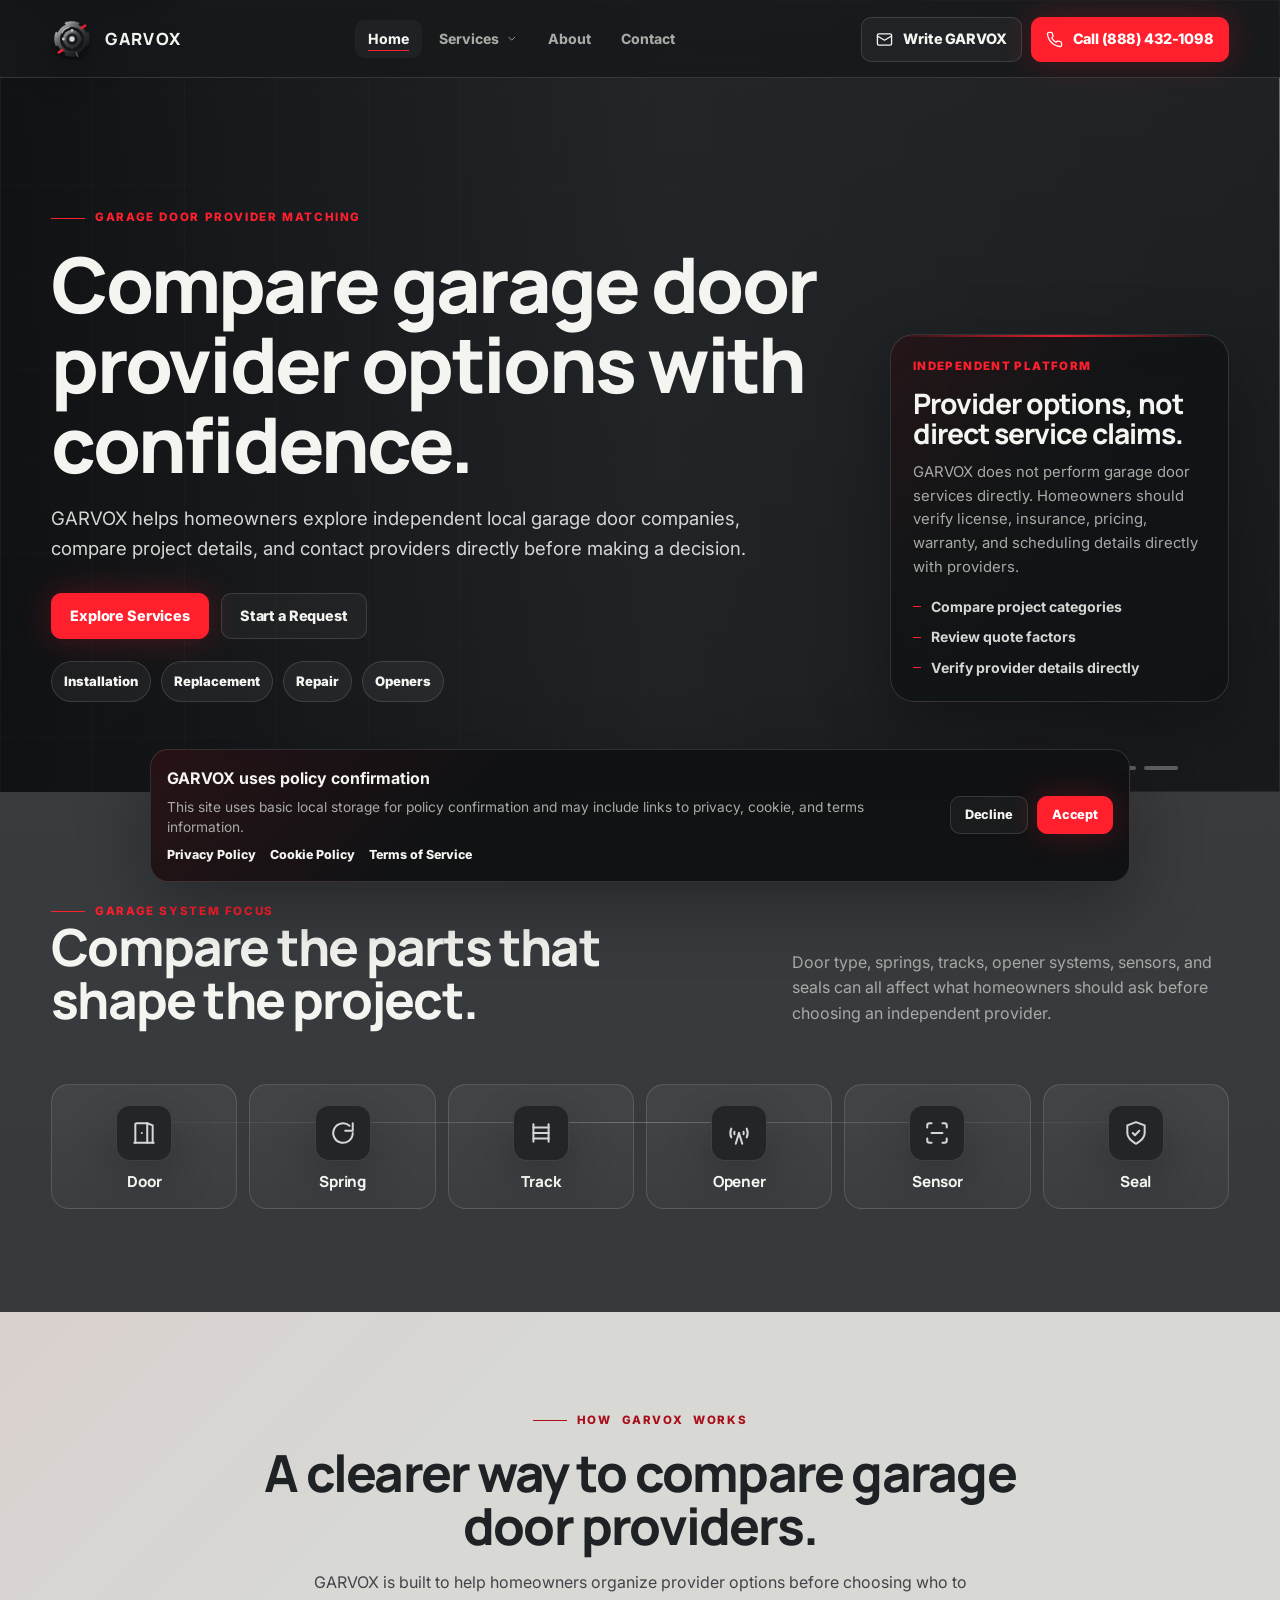
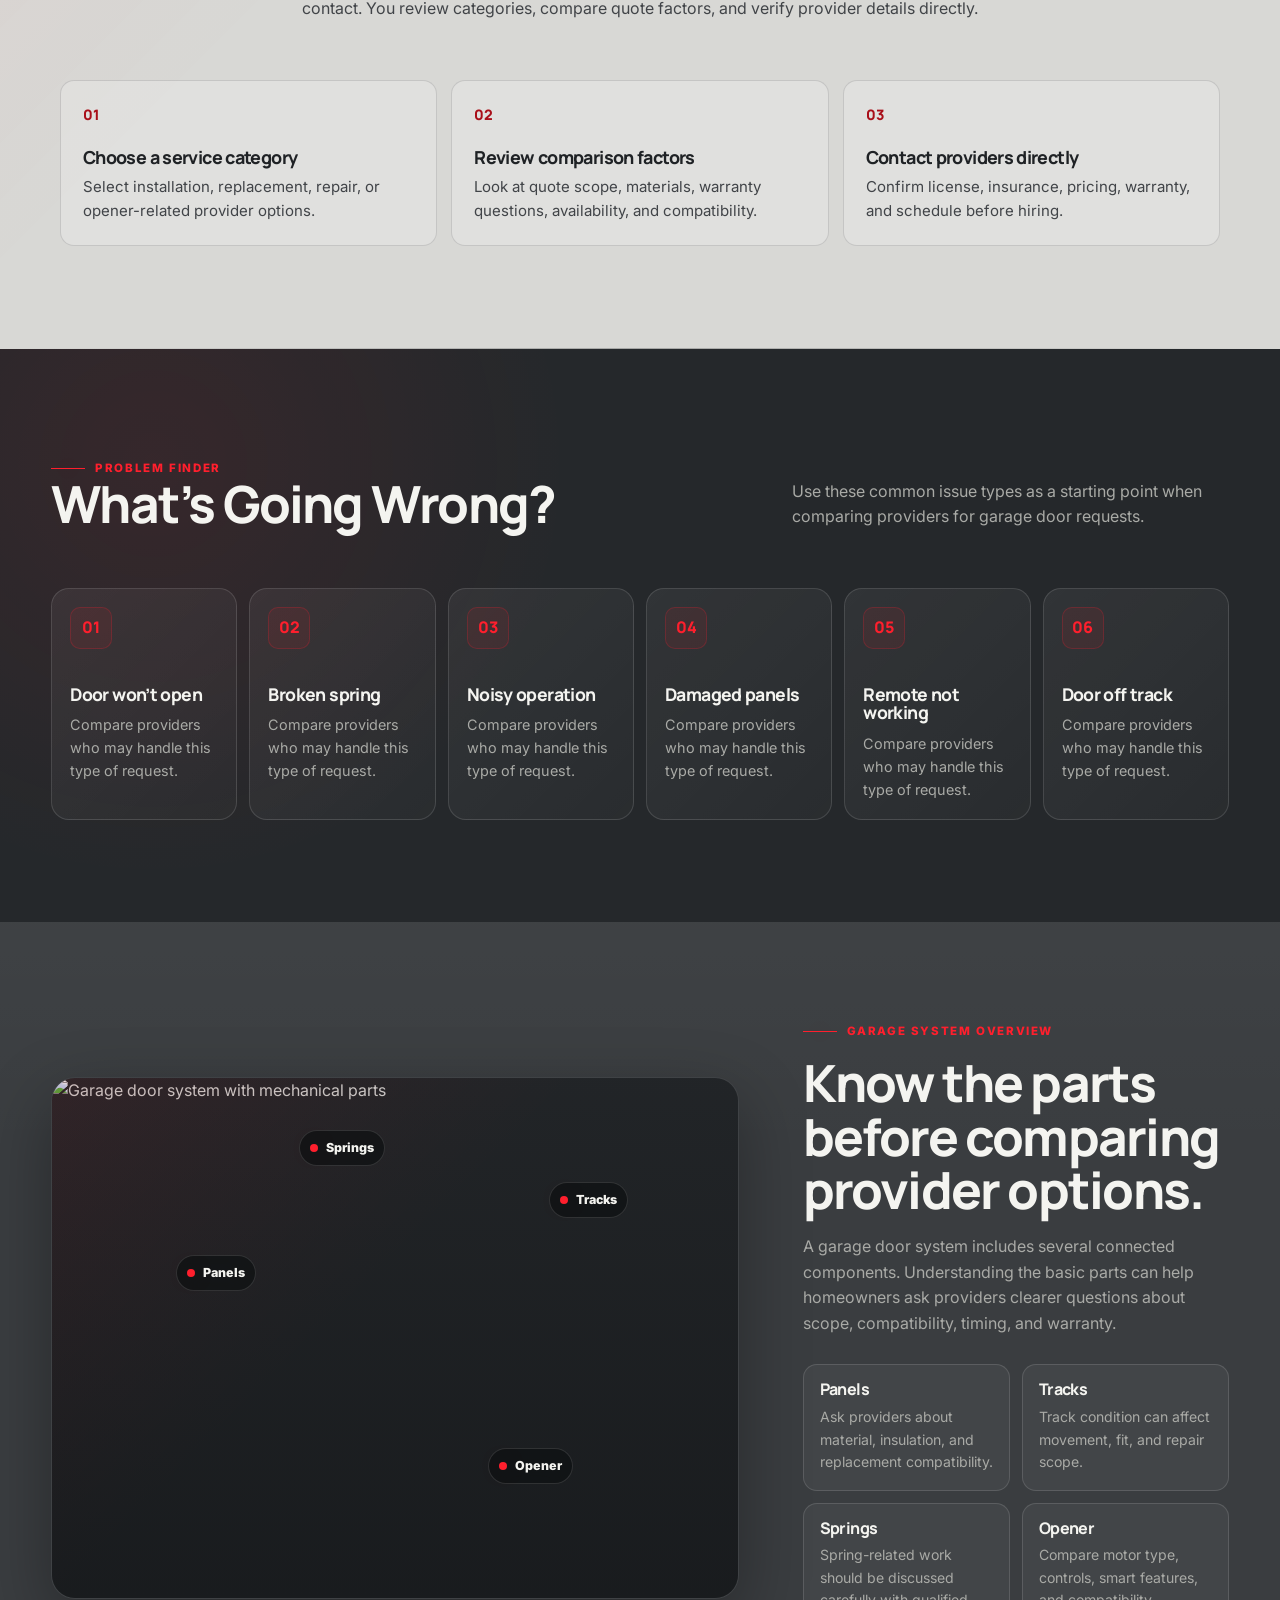
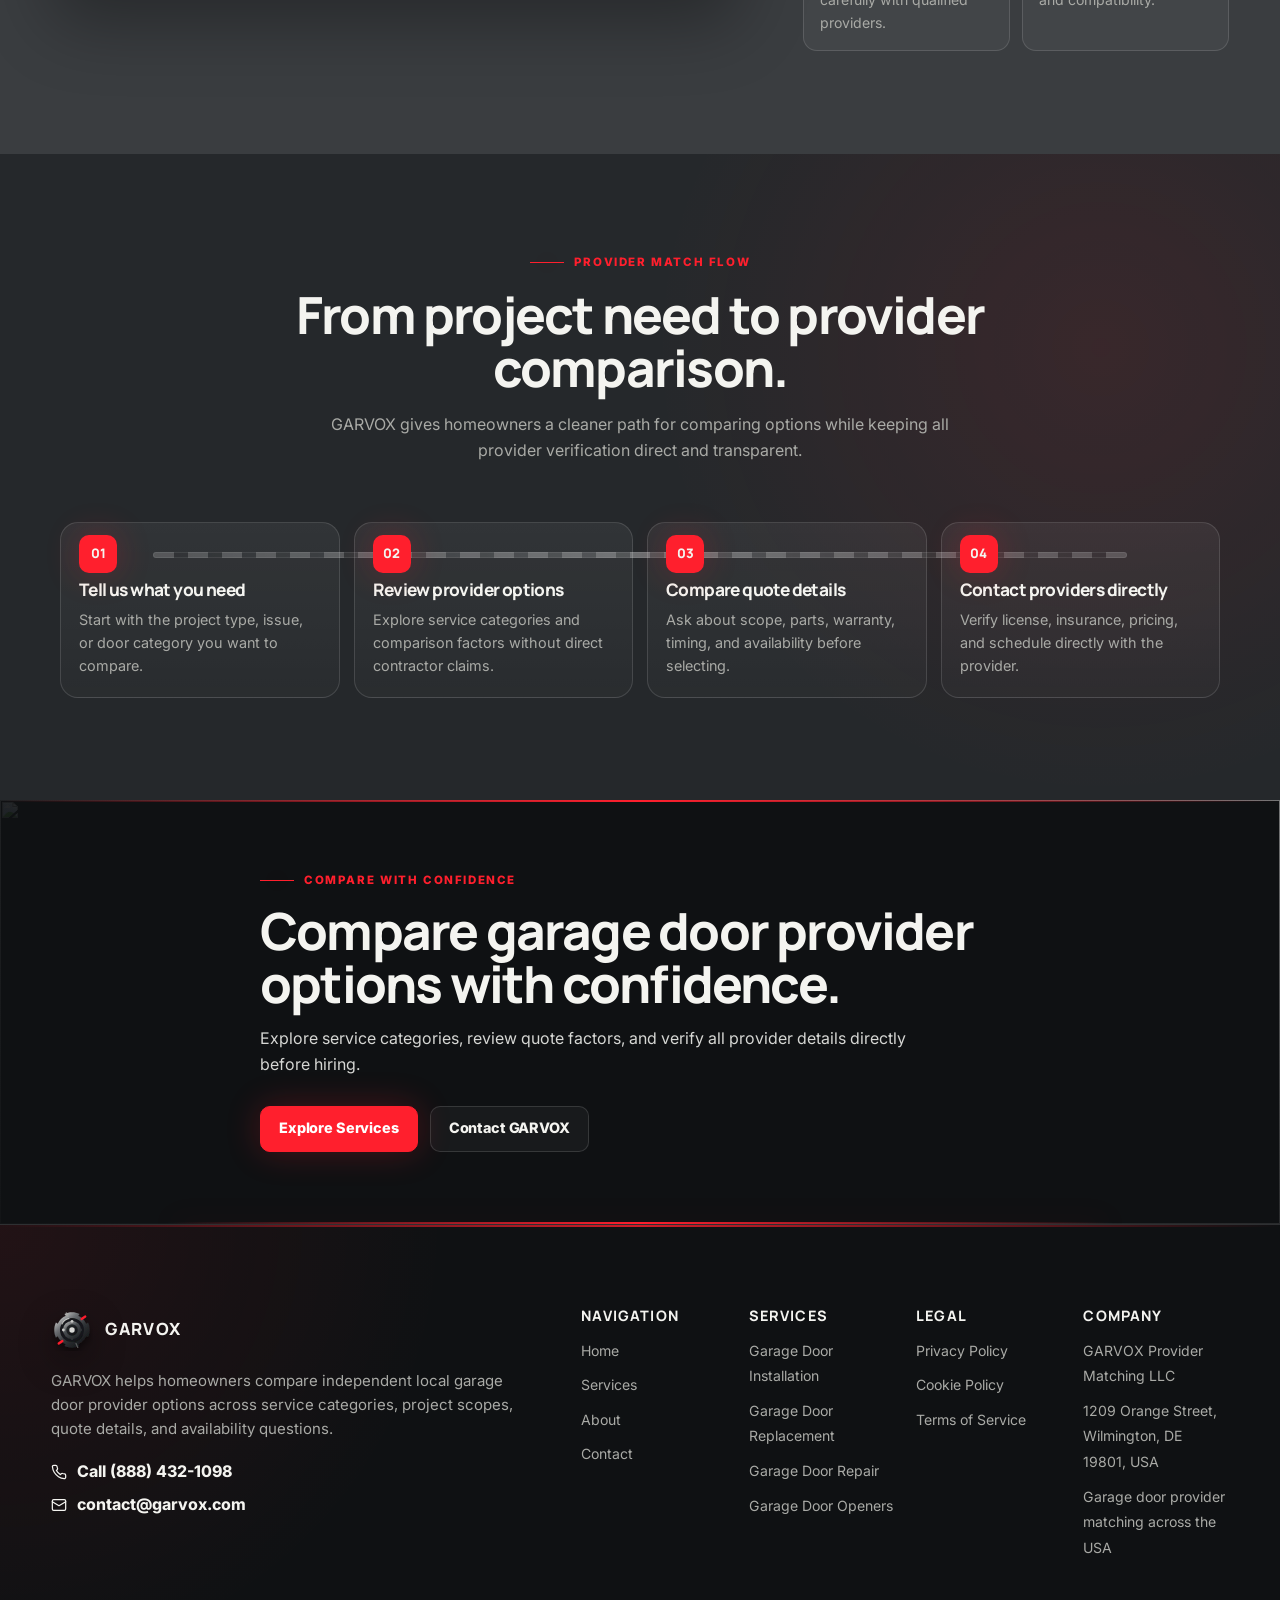
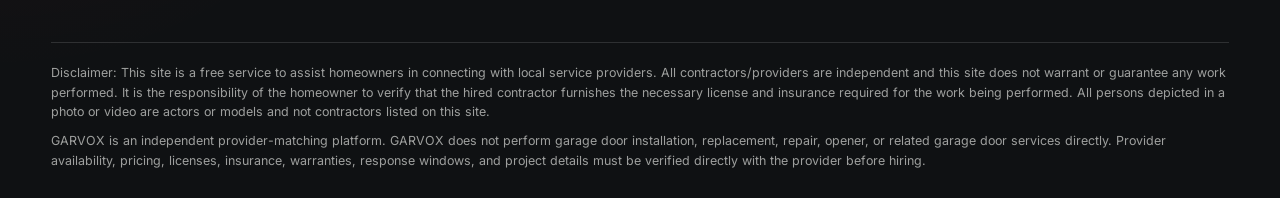
==== commit fc0df19d: "+" ====
--- a/index.html
+++ b/index.html
@@ -9,8 +9,8 @@
     <meta name="description"
         content="GARVOX helps homeowners compare independent local garage door provider options for installation, replacement, repair, and openers.">
 
-    <link rel="icon" type="image/svg+xml" href="./assets/icons/favicon.svg">
-    <link rel="shortcut icon" href="./assets/icons/favicon.svg" type="image/svg+xml">
+<link rel="icon" href="./assets/icons/favicon.svg?v=2" type="image/svg+xml" sizes="any">
+<link rel="shortcut icon" href="./assets/icons/favicon.svg?v=2" type="image/svg+xml">
 
     <link rel="preconnect" href="https://fonts.googleapis.com">
     <link rel="preconnect" href="https://fonts.gstatic.com" crossorigin>
--- a/css/style.css
+++ b/css/style.css
@@ -2584,4 +2584,302 @@
     .cta-band::after {
         transition: none;
     }
+}
+
+/* ==========================================================
+   FIX — FIXED HEADER FINAL
+   More reliable than sticky for JS-rendered header.
+   ========================================================== */
+
+[data-site-header] {
+    position: fixed !important;
+    top: 0 !important;
+    right: 0 !important;
+    left: 0 !important;
+    z-index: 9999 !important;
+    width: 100% !important;
+    height: var(--header-height) !important;
+    pointer-events: auto;
+}
+
+[data-site-header] .site-header {
+    position: relative !important;
+    top: auto !important;
+    z-index: 9999 !important;
+    width: 100% !important;
+    height: var(--header-height) !important;
+}
+
+.site-header {
+    position: relative !important;
+    top: auto !important;
+    z-index: 9999 !important;
+}
+
+.site-header__bar,
+.site-header__inner {
+    min-height: var(--header-height) !important;
+}
+
+/* Header should stay above hero, dropdown, content */
+
+.services-dropdown {
+    z-index: 10000 !important;
+}
+
+.mobile-menu {
+    z-index: 11000 !important;
+}
+
+/* Content safety */
+
+main {
+    position: relative;
+    z-index: 1;
+}
+
+/* Because header is fixed, sections without hero still need top spacing */
+
+body:not(.home-page) main>section:first-child:not(.page-hero),
+body:not(.home-page) main>div:first-child:not(.page-hero) {
+    margin-top: var(--header-height);
+}
+
+/* Hero pages already have internal top padding, but this protects custom pages */
+
+.page-hero,
+.home-hero {
+    padding-top: 0;
+}
+
+/* Mobile header height sync */
+
+@media (max-width: 980px) {
+
+    [data-site-header],
+    [data-site-header] .site-header,
+    .site-header {
+        height: var(--header-height) !important;
+    }
+}
+
+@media (max-width: 720px) {
+
+    [data-site-header],
+    [data-site-header] .site-header,
+    .site-header {
+        height: var(--header-height) !important;
+    }
+}
+
+/* ==========================================================
+   FIX — MOBILE MENU VISIBILITY
+   Menu is moved to body and forced above all layers.
+   ========================================================== */
+
+.mobile-menu {
+    position: fixed !important;
+    inset: 0 !important;
+    z-index: 2147483000 !important;
+    display: grid !important;
+    width: 100vw !important;
+    height: 100dvh !important;
+    min-height: 100vh !important;
+    padding: 10px !important;
+    background: rgba(15, 17, 19, 0.78) !important;
+    opacity: 0;
+    visibility: hidden;
+    pointer-events: none;
+    transform: none !important;
+    transition:
+        opacity var(--transition-base),
+        visibility var(--transition-base);
+    backdrop-filter: blur(16px);
+}
+
+.mobile-menu[hidden] {
+    display: none !important;
+}
+
+.mobile-menu.is-open {
+    opacity: 1 !important;
+    visibility: visible !important;
+    pointer-events: auto !important;
+}
+
+body.menu-open .mobile-menu {
+    opacity: 1 !important;
+    visibility: visible !important;
+    pointer-events: auto !important;
+}
+
+.mobile-menu__panel {
+    position: relative !important;
+    z-index: 1 !important;
+    display: grid !important;
+    grid-template-rows: auto minmax(0, 1fr) auto;
+    width: min(100%, 560px) !important;
+    height: calc(100dvh - 20px) !important;
+    min-height: 0 !important;
+    max-height: calc(100dvh - 20px) !important;
+    margin-left: auto !important;
+    overflow: hidden !important;
+    background:
+        linear-gradient(135deg, rgba(255, 31, 45, 0.1), transparent 36%),
+        var(--color-accent-dark-2) !important;
+    border: 1px solid var(--color-border) !important;
+    border-radius: var(--radius-xl) !important;
+    box-shadow: var(--shadow-card) !important;
+    transform: translateX(28px);
+    transition: transform var(--transition-base);
+}
+
+.mobile-menu.is-open .mobile-menu__panel,
+body.menu-open .mobile-menu .mobile-menu__panel {
+    transform: translateX(0) !important;
+}
+
+.mobile-menu__body {
+    min-height: 0 !important;
+    overflow-y: auto !important;
+    -webkit-overflow-scrolling: touch;
+}
+
+.mobile-menu__top,
+.mobile-menu__footer {
+    flex-shrink: 0;
+}
+
+/* Make sure fixed header never covers opened menu */
+
+body.menu-open [data-site-header] {
+    z-index: 9998 !important;
+}
+
+/* Prevent page scroll while mobile menu is open */
+
+body.menu-open {
+    overflow: hidden !important;
+    touch-action: none;
+}
+
+/* ==========================================================
+   FIX — SIMPLE SERVICES DROPDOWN
+   Compact service list without cards.
+   ========================================================== */
+
+.services-dropdown {
+    width: min(320px, calc(100vw - 32px));
+}
+
+.services-dropdown__inner--simple {
+    display: block;
+    padding: 8px;
+    background:
+        linear-gradient(135deg, rgba(255, 31, 45, 0.08), transparent 42%),
+        rgba(15, 17, 19, 0.98);
+    border: 1px solid var(--color-border);
+    border-radius: var(--radius-md);
+    box-shadow: var(--shadow-card);
+    backdrop-filter: blur(22px);
+}
+
+.services-dropdown__list {
+    display: grid;
+    gap: 4px;
+}
+
+.services-dropdown__link {
+    position: relative;
+    display: grid;
+    grid-template-columns: 32px minmax(0, 1fr) 20px;
+    align-items: center;
+    gap: 10px;
+    min-height: 46px;
+    padding: 10px 11px;
+    overflow: hidden;
+    color: var(--color-text);
+    font-size: 0.86rem;
+    font-weight: 800;
+    border-radius: var(--radius-sm);
+    transition:
+        color var(--transition-base),
+        background var(--transition-base),
+        transform var(--transition-base);
+}
+
+.services-dropdown__link::before {
+    content: "";
+    position: absolute;
+    top: 10px;
+    bottom: 10px;
+    left: 0;
+    width: 2px;
+    background: var(--color-accent);
+    opacity: 0;
+    transform: scaleY(0.35);
+    transform-origin: center;
+    transition:
+        opacity var(--transition-base),
+        transform var(--transition-base);
+}
+
+.services-dropdown__link:hover,
+.services-dropdown__link:focus-visible {
+    color: var(--color-heading);
+    background: rgba(255, 255, 255, 0.065);
+    transform: translateX(2px);
+}
+
+.services-dropdown__link:hover::before,
+.services-dropdown__link:focus-visible::before {
+    opacity: 1;
+    transform: scaleY(1);
+}
+
+.services-dropdown__link-icon {
+    display: grid;
+    width: 32px;
+    height: 32px;
+    place-items: center;
+    color: var(--color-accent);
+    background: rgba(255, 31, 45, 0.08);
+    border: 1px solid rgba(255, 31, 45, 0.18);
+    border-radius: var(--radius-xs);
+}
+
+.services-dropdown__link-icon svg {
+    width: 17px;
+    height: 17px;
+}
+
+.services-dropdown__link-text {
+    min-width: 0;
+    overflow: hidden;
+    white-space: nowrap;
+    text-overflow: ellipsis;
+}
+
+.services-dropdown__link-arrow {
+    display: grid;
+    place-items: center;
+    color: var(--color-accent);
+    opacity: 0.72;
+    transition:
+        opacity var(--transition-base),
+        transform var(--transition-base);
+}
+
+.services-dropdown__link:hover .services-dropdown__link-arrow,
+.services-dropdown__link:focus-visible .services-dropdown__link-arrow {
+    opacity: 1;
+    transform: translateX(3px);
+}
+
+/* Old dropdown card styles disabled for simple mode */
+
+.services-dropdown__inner--simple .services-dropdown__intro,
+.services-dropdown__inner--simple .services-dropdown__grid,
+.services-dropdown__inner--simple .services-dropdown__card {
+    display: none;
 }
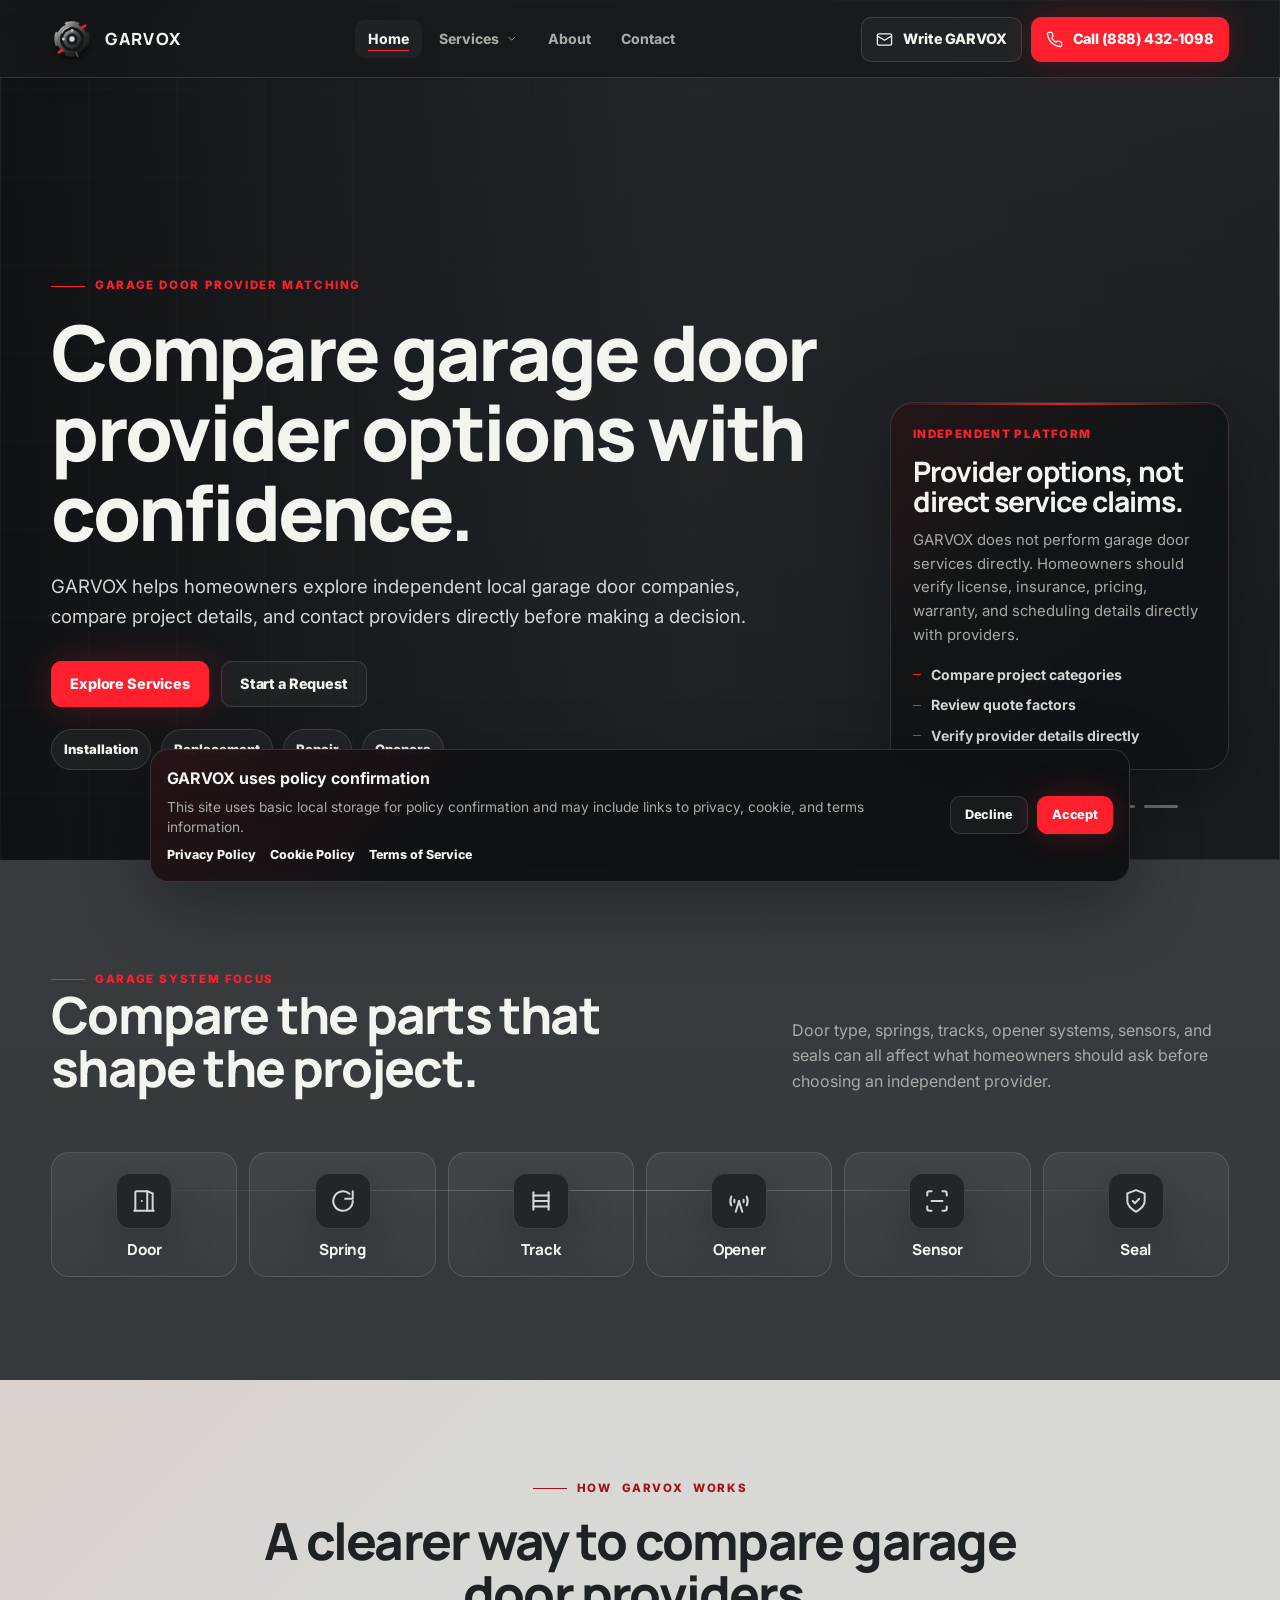
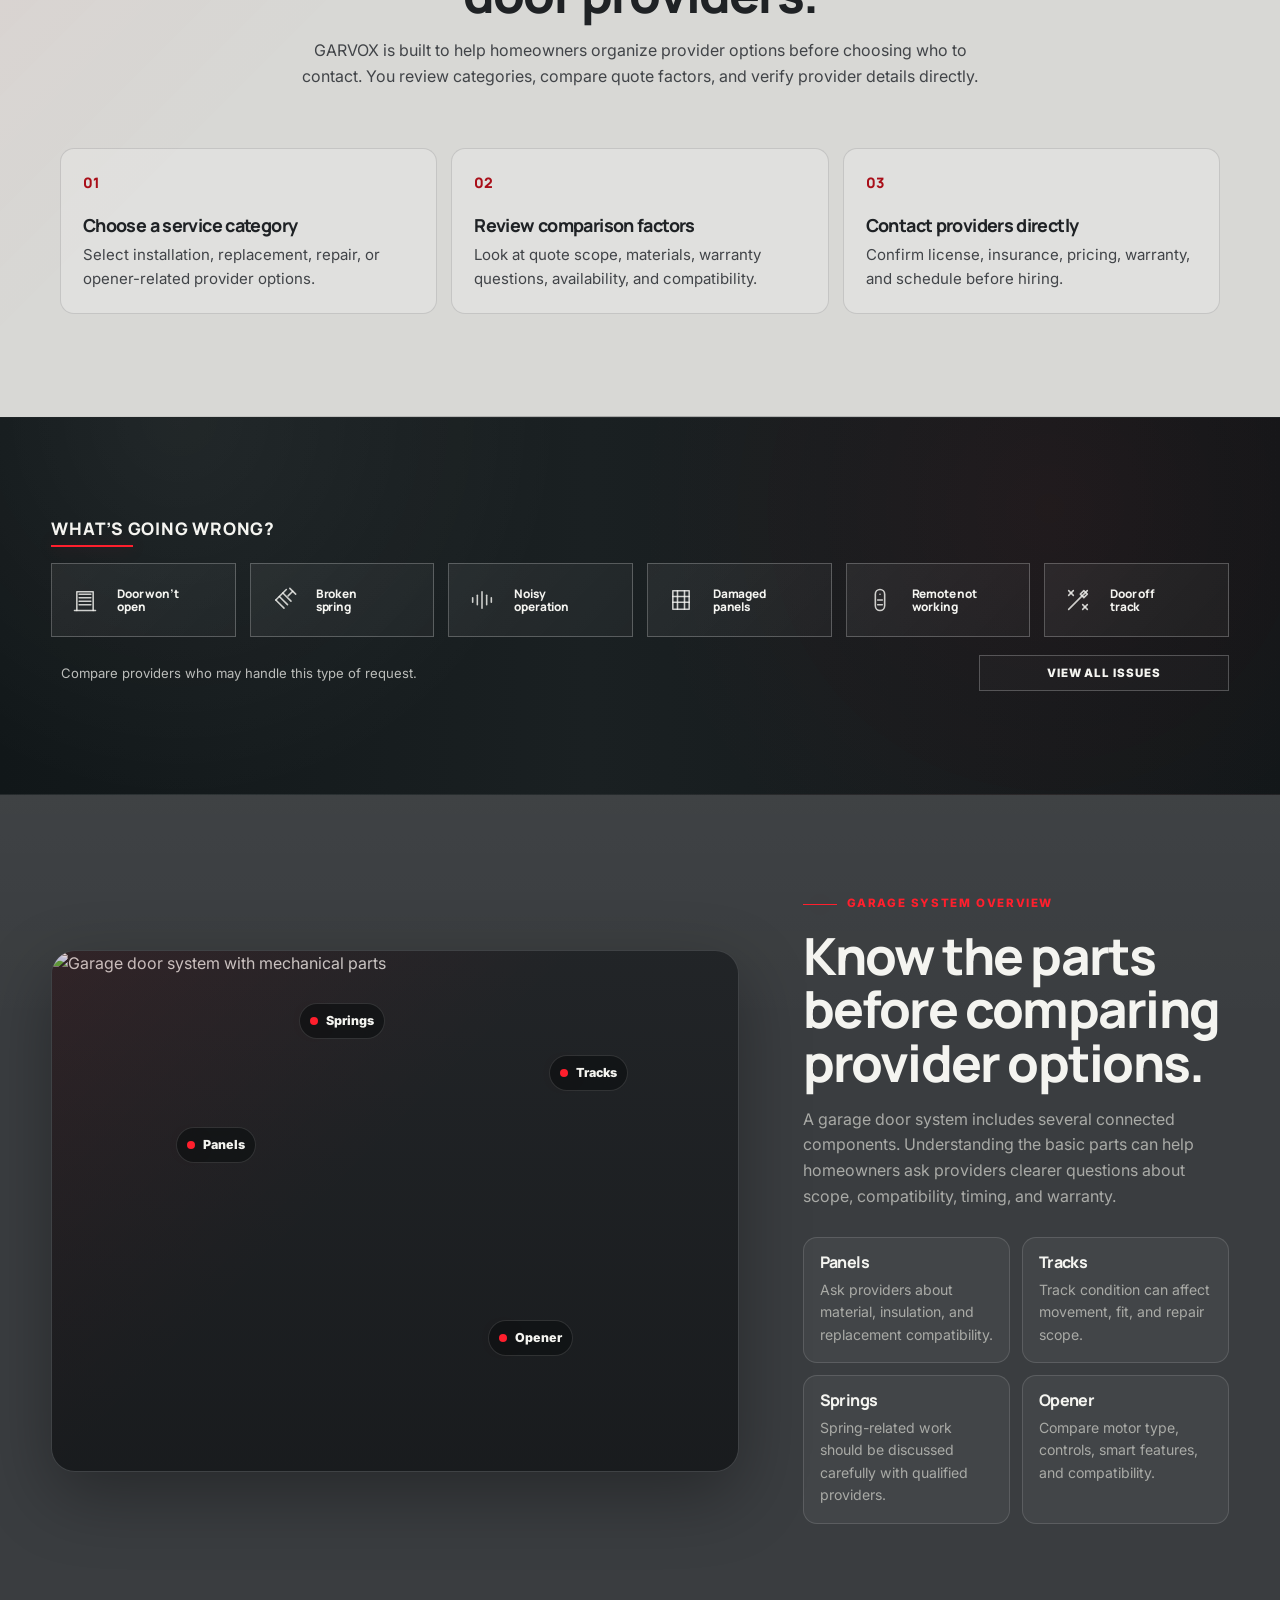
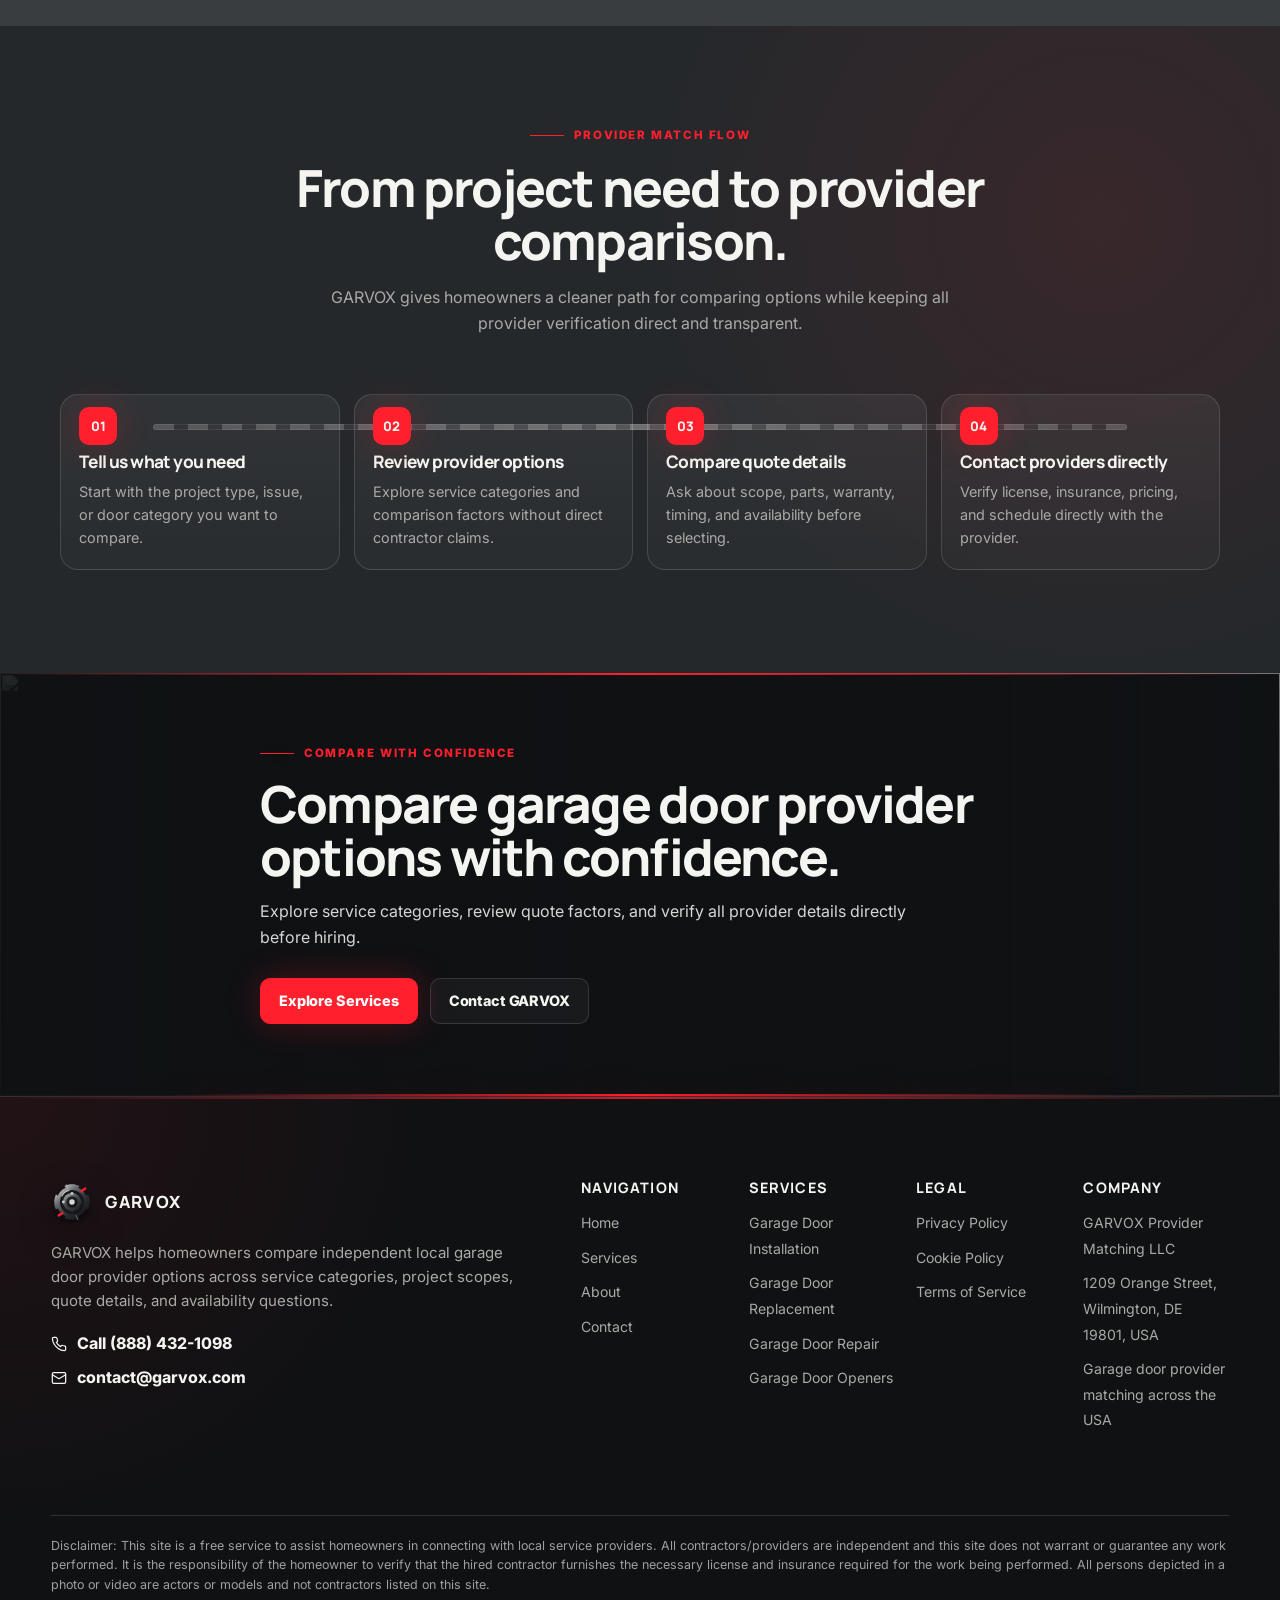
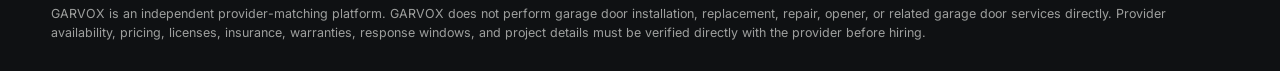
==== commit 1eb2ac9f: "+" ====
--- a/index.html
+++ b/index.html
@@ -257,71 +257,112 @@
             </div>
         </section>
 
-        <!-- =====================================================
+    <!-- =====================================================
          4. PROBLEM FINDER
          ===================================================== -->
-        <section class="section problem-finder-section" aria-labelledby="problemFinderTitle">
-            <div class="container-wide">
-                <div class="section-heading section-heading--row">
-                    <div>
-                        <span class="eyebrow">Problem finder</span>
-
-                        <h2 id="problemFinderTitle">
-                            What’s Going Wrong?
-                        </h2>
-                    </div>
-
-                    <p>
-                        Use these common issue types as a starting point when comparing providers for garage door
-                        requests.
-                    </p>
-                </div>
-
-                <div class="problem-grid">
-                    <article class="problem-card red-scan-card">
-                        <span class="red-scan-card__line" aria-hidden="true"></span>
-                        <span class="problem-card__number">01</span>
-                        <h3>Door won’t open</h3>
-                        <p>Compare providers who may handle this type of request.</p>
-                    </article>
-
-                    <article class="problem-card red-scan-card">
-                        <span class="red-scan-card__line" aria-hidden="true"></span>
-                        <span class="problem-card__number">02</span>
-                        <h3>Broken spring</h3>
-                        <p>Compare providers who may handle this type of request.</p>
-                    </article>
-
-                    <article class="problem-card red-scan-card">
-                        <span class="red-scan-card__line" aria-hidden="true"></span>
-                        <span class="problem-card__number">03</span>
-                        <h3>Noisy operation</h3>
-                        <p>Compare providers who may handle this type of request.</p>
-                    </article>
-
-                    <article class="problem-card red-scan-card">
-                        <span class="red-scan-card__line" aria-hidden="true"></span>
-                        <span class="problem-card__number">04</span>
-                        <h3>Damaged panels</h3>
-                        <p>Compare providers who may handle this type of request.</p>
-                    </article>
-
-                    <article class="problem-card red-scan-card">
-                        <span class="red-scan-card__line" aria-hidden="true"></span>
-                        <span class="problem-card__number">05</span>
-                        <h3>Remote not working</h3>
-                        <p>Compare providers who may handle this type of request.</p>
-                    </article>
-
-                    <article class="problem-card red-scan-card">
-                        <span class="red-scan-card__line" aria-hidden="true"></span>
-                        <span class="problem-card__number">06</span>
-                        <h3>Door off track</h3>
-                        <p>Compare providers who may handle this type of request.</p>
-                    </article>
-                </div>
-            </div>
-        </section>
+    <section class="section problem-finder-section" aria-labelledby="problemFinderTitle">
+        <div class="container-wide problem-finder-section__inner">
+            <header class="problem-finder-header">
+                <h2 id="problemFinderTitle">What’s Going Wrong?</h2>
+            </header>
+    
+            <div class="problem-grid" aria-label="Common garage door issues">
+                <article class="problem-card">
+                    <span class="problem-card__icon" aria-hidden="true">
+                        <svg viewBox="0 0 24 24">
+                            <path d="M5 21V5h14v16"></path>
+                            <path d="M7 7h10"></path>
+                            <path d="M7 10h10"></path>
+                            <path d="M7 13h10"></path>
+                            <path d="M7 16h10"></path>
+                            <path d="M3 21h18"></path>
+                        </svg>
+                    </span>
+    
+                    <h3>Door won’t<br>open</h3>
+                </article>
+    
+                <article class="problem-card">
+                    <span class="problem-card__icon" aria-hidden="true">
+                        <svg viewBox="0 0 24 24">
+                            <path d="M14 3 5 12"></path>
+                            <path d="m8 9 7 7"></path>
+                            <path d="m11 6 7 7"></path>
+                            <path d="m5 12 7 7"></path>
+                            <path d="M17 2l5 5"></path>
+                            <path d="m19.5 4.5-4 4"></path>
+                        </svg>
+                    </span>
+    
+                    <h3>Broken<br>spring</h3>
+                </article>
+    
+                <article class="problem-card">
+                    <span class="problem-card__icon" aria-hidden="true">
+                        <svg viewBox="0 0 24 24">
+                            <path d="M4 10v4"></path>
+                            <path d="M8 8v8"></path>
+                            <path d="M12 5v14"></path>
+                            <path d="M16 8v8"></path>
+                            <path d="M20 10v4"></path>
+                        </svg>
+                    </span>
+    
+                    <h3>Noisy<br>operation</h3>
+                </article>
+    
+                <article class="problem-card">
+                    <span class="problem-card__icon" aria-hidden="true">
+                        <svg viewBox="0 0 24 24">
+                            <path d="M5 4h14v16H5z"></path>
+                            <path d="M5 9h14"></path>
+                            <path d="M5 14h14"></path>
+                            <path d="M9 4v16"></path>
+                            <path d="M15 4v16"></path>
+                        </svg>
+                    </span>
+    
+                    <h3>Damaged<br>panels</h3>
+                </article>
+    
+                <article class="problem-card">
+                    <span class="problem-card__icon" aria-hidden="true">
+                        <svg viewBox="0 0 24 24">
+                            <rect x="8" y="3" width="8" height="18" rx="4"></rect>
+                            <path d="M12 7h.01"></path>
+                            <path d="M10 12h4"></path>
+                            <path d="M10 16h4"></path>
+                        </svg>
+                    </span>
+    
+                    <h3>Remote not<br>working</h3>
+                </article>
+    
+                <article class="problem-card">
+                    <span class="problem-card__icon" aria-hidden="true">
+                        <svg viewBox="0 0 24 24">
+                            <path d="m14 7 3-3 3 3-3 3z"></path>
+                            <path d="M4 20 20 4"></path>
+                            <path d="M8 8 4 4"></path>
+                            <path d="m4 8 4-4"></path>
+                            <path d="m16 20 4-4"></path>
+                            <path d="m20 20-4-4"></path>
+                        </svg>
+                    </span>
+    
+                    <h3>Door off<br>track</h3>
+                </article>
+            </div>
+    
+            <div class="problem-finder-bottom">
+                <p>Compare providers who may handle this type of request.</p>
+    
+                <a class="problem-finder-button" href="garage-door-repair.html">
+                    View All Issues
+                </a>
+            </div>
+        </div>
+    </section>
 
         <!-- =====================================================
          5. GARAGE DOOR ANATOMY
--- a/css/style.css
+++ b/css/style.css
@@ -2882,4 +2882,135 @@
 .services-dropdown__inner--simple .services-dropdown__grid,
 .services-dropdown__inner--simple .services-dropdown__card {
     display: none;
+}
+
+/* ==========================================================
+   FIX — HOME HERO SLIDESHOW
+   ========================================================== */
+
+.home-hero {
+    position: relative;
+    isolation: isolate;
+    overflow: hidden;
+    min-height: clamp(620px, 100vh, 860px);
+    background: var(--color-bg-deep);
+}
+
+.home-hero__slides {
+    position: absolute;
+    inset: 0;
+    z-index: -3;
+    overflow: hidden;
+}
+
+.home-hero__slide {
+    position: absolute;
+    inset: 0;
+    opacity: 0;
+    visibility: hidden;
+    transform: scale(1.01);
+    transition:
+        opacity 900ms ease,
+        visibility 900ms ease,
+        transform 5200ms ease;
+}
+
+.home-hero__slide.is-active {
+    opacity: 1;
+    visibility: visible;
+    transform: scale(1);
+}
+
+.home-hero__slide img {
+    width: 100%;
+    height: 100%;
+    object-fit: cover;
+    object-position: center;
+}
+
+/* Overlay must stay above slides but below content */
+
+.home-hero__overlay,
+.home-hero__rail {
+    position: absolute;
+    inset: 0;
+    pointer-events: none;
+}
+
+.home-hero__overlay {
+    z-index: -2;
+    background:
+        linear-gradient(90deg, rgba(15, 17, 19, 0.92), rgba(37, 40, 43, 0.68) 54%, rgba(37, 40, 43, 0.28)),
+        linear-gradient(180deg, rgba(15, 17, 19, 0.18), rgba(15, 17, 19, 0.82));
+}
+
+.home-hero__rail {
+    z-index: -1;
+    opacity: 0.32;
+    background-image:
+        linear-gradient(90deg, rgba(255, 255, 255, 0.07) 1px, transparent 1px),
+        linear-gradient(180deg, rgba(255, 255, 255, 0.05) 1px, transparent 1px);
+    background-size: 88px 88px;
+    mask-image: linear-gradient(90deg, black, transparent 78%);
+}
+
+.home-hero__inner {
+    position: relative;
+    z-index: 2;
+}
+
+.home-hero__pagination {
+    position: absolute;
+    right: var(--site-gutter);
+    bottom: clamp(28px, 5vw, 52px);
+    z-index: 5;
+    display: flex;
+    align-items: center;
+    gap: 9px;
+}
+
+.home-hero__pagination button {
+    width: 34px;
+    height: 3px;
+    padding: 0;
+    background: rgba(255, 255, 255, 0.34);
+    border: 0;
+    border-radius: 999px;
+    transition:
+        width var(--transition-base),
+        background var(--transition-base),
+        box-shadow var(--transition-base);
+}
+
+.home-hero__pagination button.is-active {
+    width: 54px;
+    background: var(--color-accent);
+    box-shadow: var(--glow-red);
+}
+
+@media (max-width: 720px) {
+    .home-hero {
+        min-height: 720px;
+    }
+
+    .home-hero__pagination {
+        right: auto;
+        left: var(--site-gutter);
+        bottom: 24px;
+    }
+
+    .home-hero__pagination button {
+        width: 28px;
+    }
+
+    .home-hero__pagination button.is-active {
+        width: 44px;
+    }
+}
+
+@media (prefers-reduced-motion: reduce) {
+    .home-hero__slide {
+        transition: none;
+        transform: none;
+    }
 }
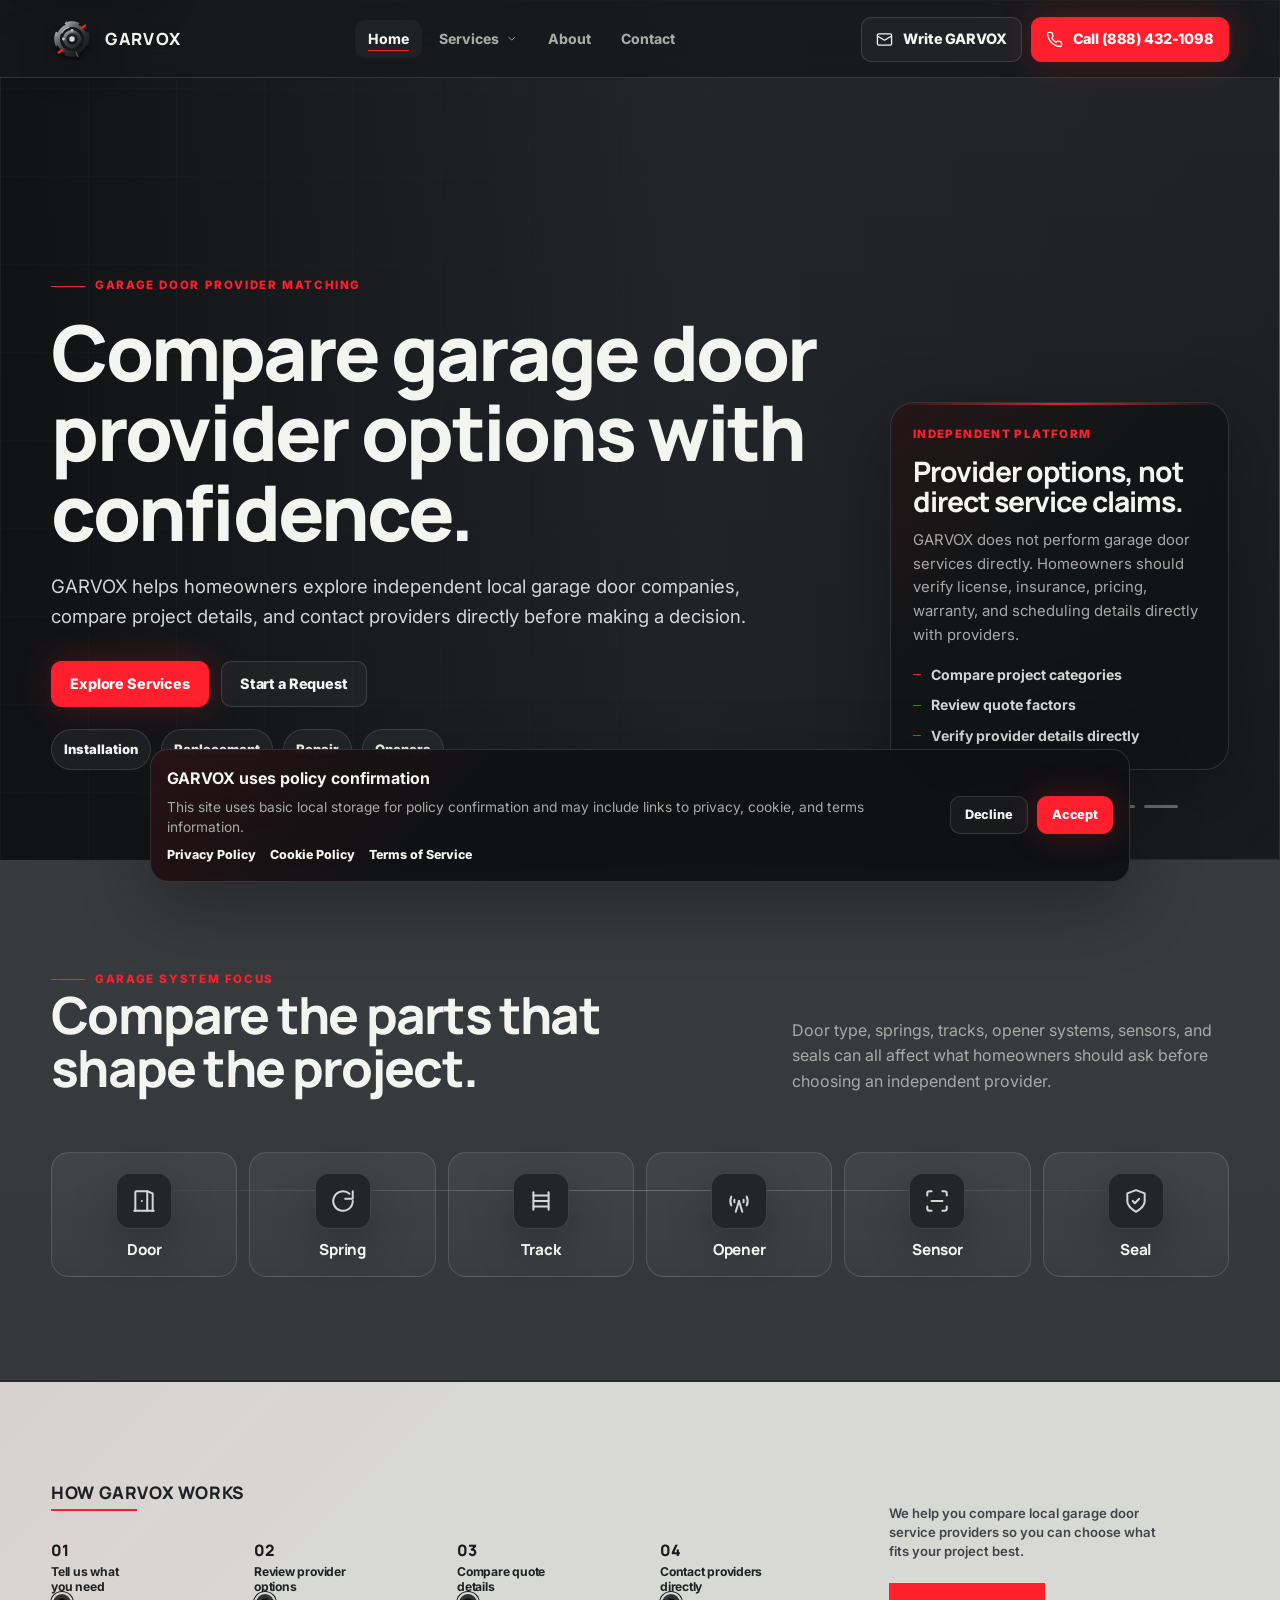
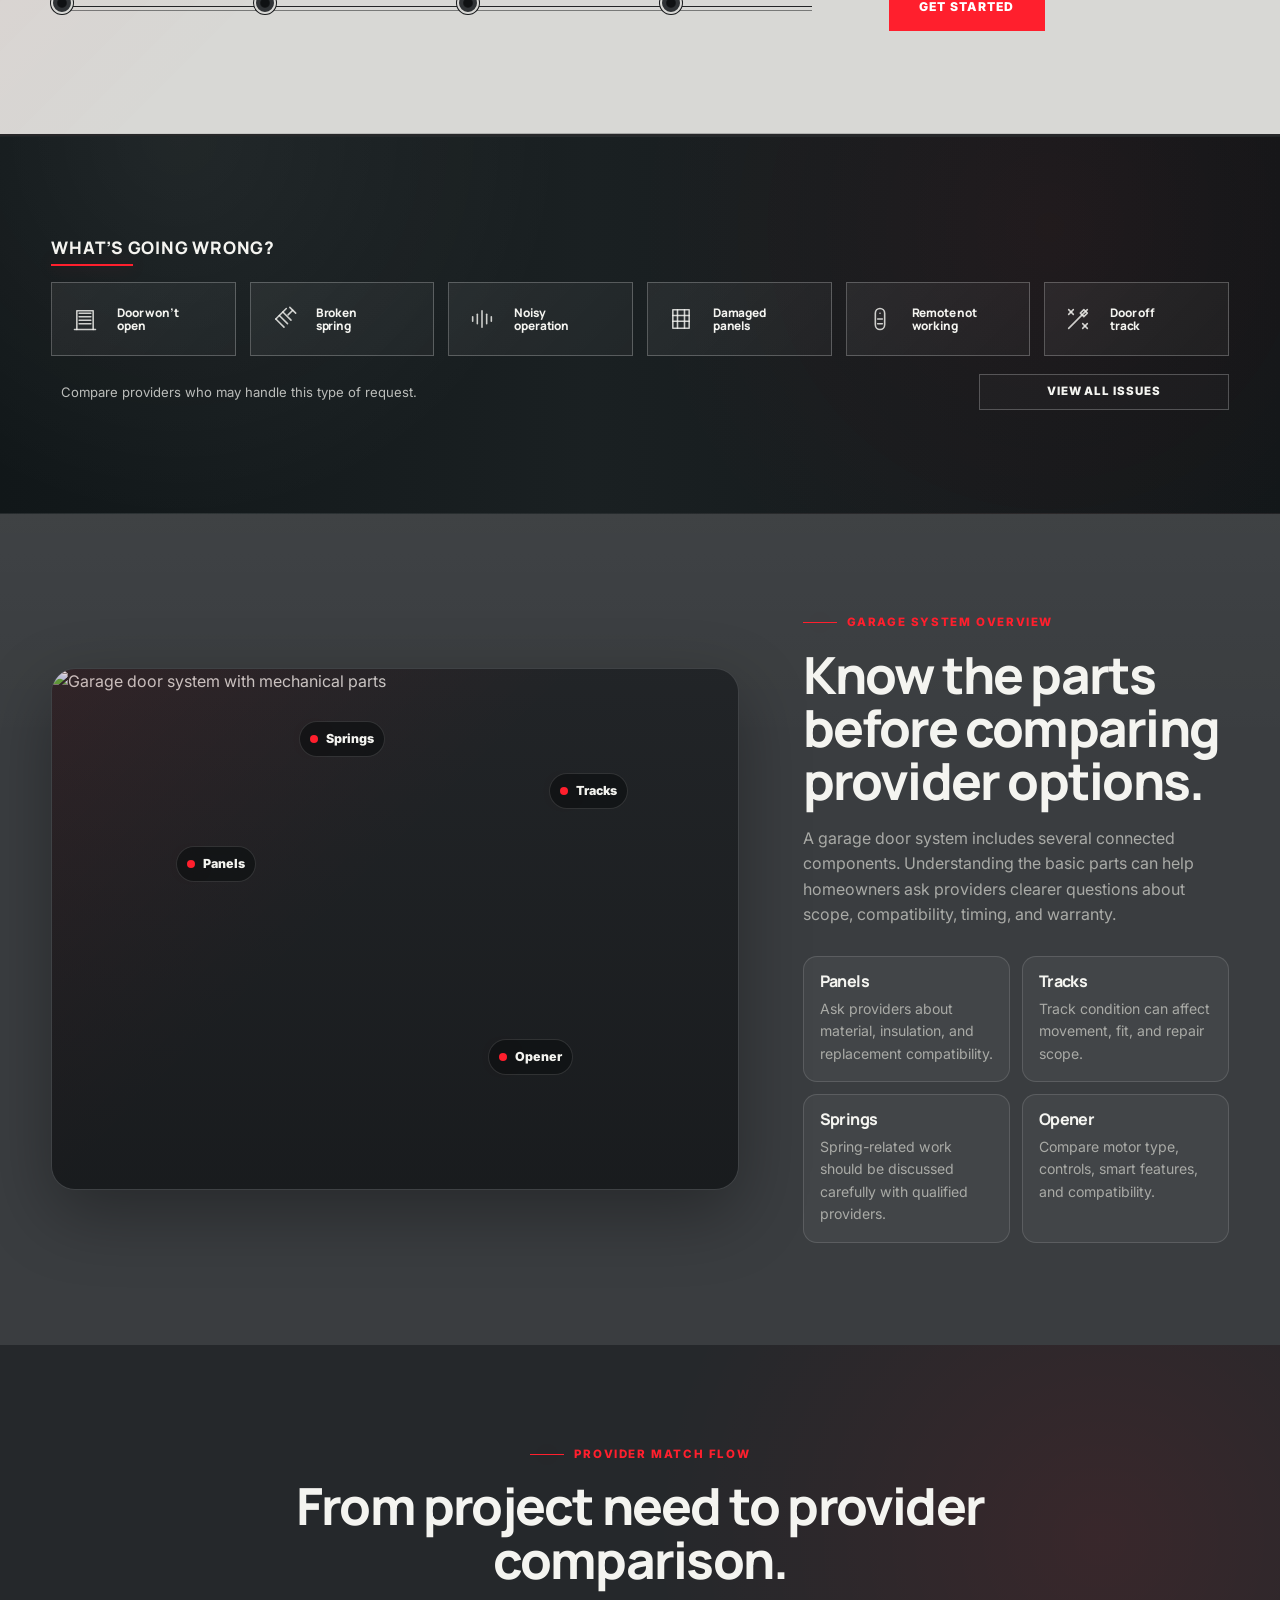
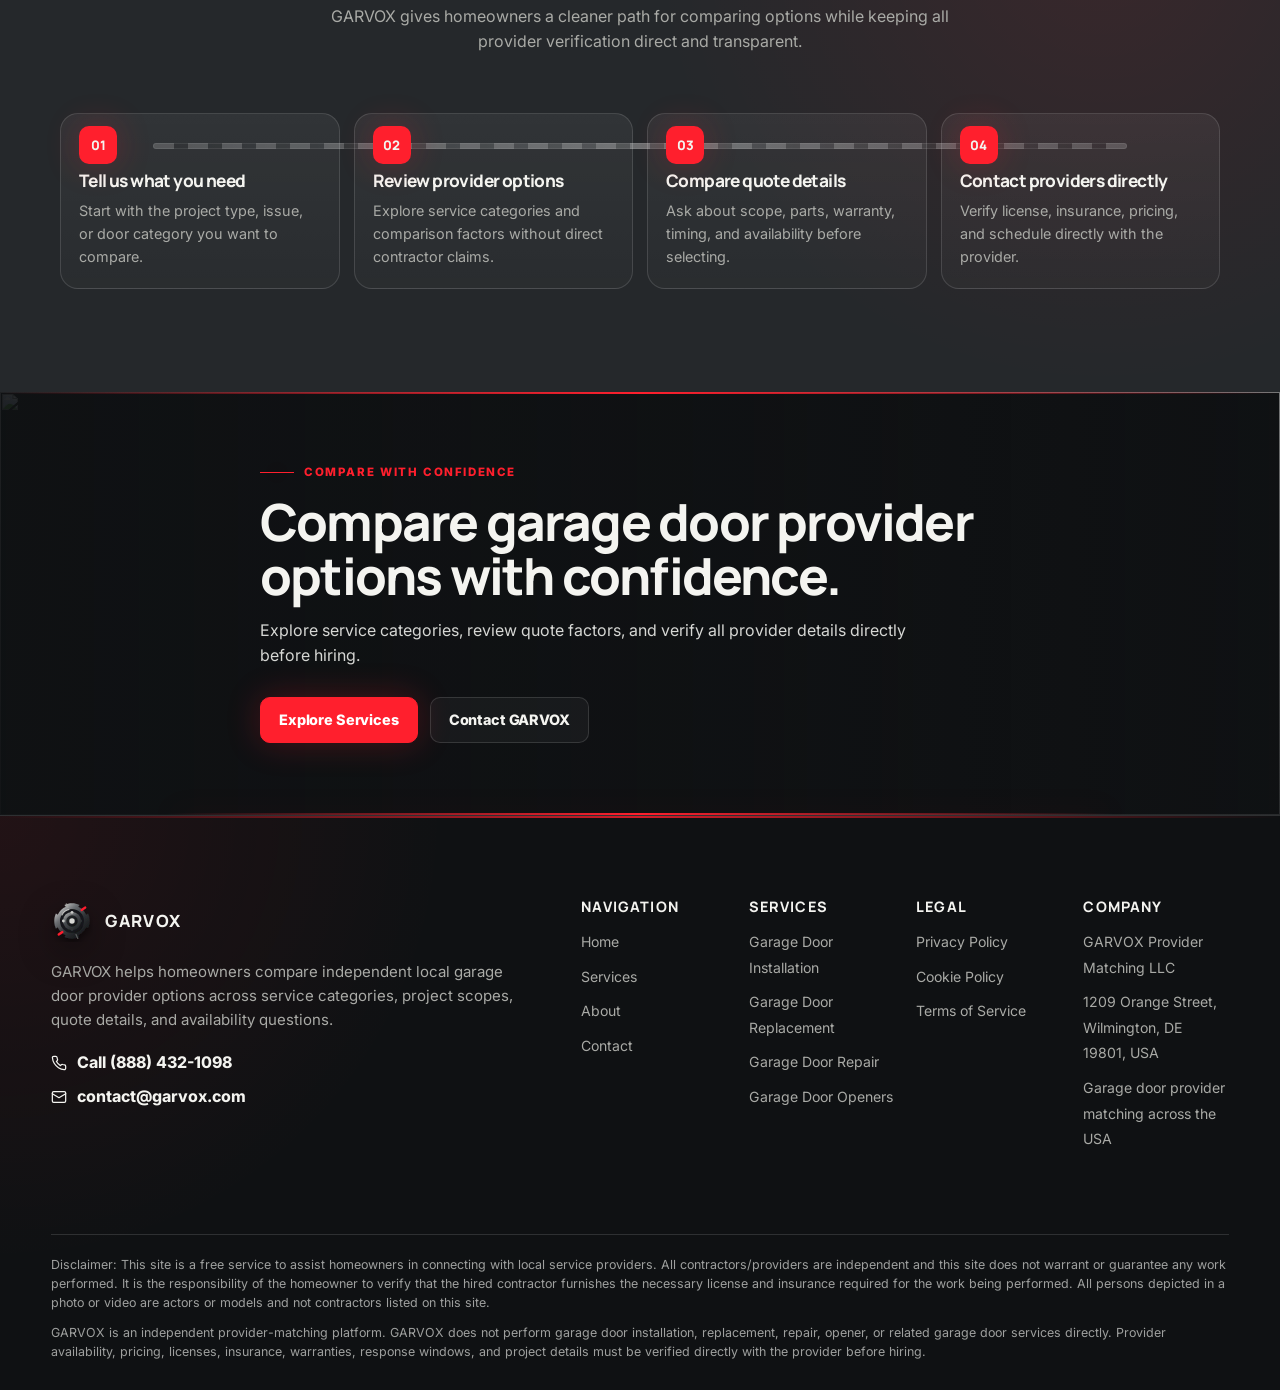
==== commit b62079e5: "+" ====
--- a/index.html
+++ b/index.html
@@ -209,53 +209,56 @@
             </div>
         </section>
 
-        <!-- =====================================================
-         3. HOW GARVOX WORKS — LIGHT GRAY SECTION
-         ===================================================== -->
-        <section class="section section--light how-section" aria-labelledby="howTitle">
-            <div class="container">
-                <div class="section-heading section-heading--center">
-                    <span class="eyebrow">How <span data-company-name>GARVOX</span> works</span>
-
-                    <h2 id="howTitle">
-                        A clearer way to compare garage door providers.
-                    </h2>
-
-                    <p>
-                        <span data-company-name>GARVOX</span> is built to help homeowners organize provider options
-                        before choosing
-                        who to contact. You review categories, compare quote factors, and verify provider details
-                        directly.
-                    </p>
-                </div>
-
-                <div class="editorial-steps">
-                    <article class="editorial-step">
-                        <span>01</span>
-                        <h3>Choose a service category</h3>
-                        <p>
-                            Select installation, replacement, repair, or opener-related provider options.
-                        </p>
-                    </article>
-
-                    <article class="editorial-step">
-                        <span>02</span>
-                        <h3>Review comparison factors</h3>
-                        <p>
-                            Look at quote scope, materials, warranty questions, availability, and compatibility.
-                        </p>
-                    </article>
-
-                    <article class="editorial-step">
-                        <span>03</span>
-                        <h3>Contact providers directly</h3>
-                        <p>
-                            Confirm license, insurance, pricing, warranty, and schedule before hiring.
-                        </p>
-                    </article>
-                </div>
-            </div>
-        </section>
+<!-- =====================================================
+     3. HOW GARVOX WORKS — LIGHT GRAY SECTION
+     ===================================================== -->
+<section class="section section--light how-section" aria-labelledby="howTitle">
+    <div class="container-wide how-section__inner">
+        <div class="how-section__main">
+            <header class="how-section__header">
+                <h2 id="howTitle">
+                    How <span data-company-name>GARVOX</span> Works
+                </h2>
+            </header>
+
+            <div class="how-rail" aria-label="How GARVOX works">
+                <article class="how-rail__step">
+                    <span class="how-rail__number">01</span>
+                    <h3>Tell us what<br>you need</h3>
+                    <span class="how-rail__dot" aria-hidden="true"></span>
+                </article>
+
+                <article class="how-rail__step">
+                    <span class="how-rail__number">02</span>
+                    <h3>Review provider<br>options</h3>
+                    <span class="how-rail__dot" aria-hidden="true"></span>
+                </article>
+
+                <article class="how-rail__step">
+                    <span class="how-rail__number">03</span>
+                    <h3>Compare quote<br>details</h3>
+                    <span class="how-rail__dot" aria-hidden="true"></span>
+                </article>
+
+                <article class="how-rail__step">
+                    <span class="how-rail__number">04</span>
+                    <h3>Contact providers<br>directly</h3>
+                    <span class="how-rail__dot" aria-hidden="true"></span>
+                </article>
+            </div>
+        </div>
+
+        <aside class="how-section__cta" aria-label="GARVOX next step">
+            <p>
+                We help you compare local garage door service providers so you can choose what fits your project best.
+            </p>
+
+            <a class="how-section__button" href="contact.html">
+                Get Started
+            </a>
+        </aside>
+    </div>
+</section>
 
     <!-- =====================================================
          4. PROBLEM FINDER
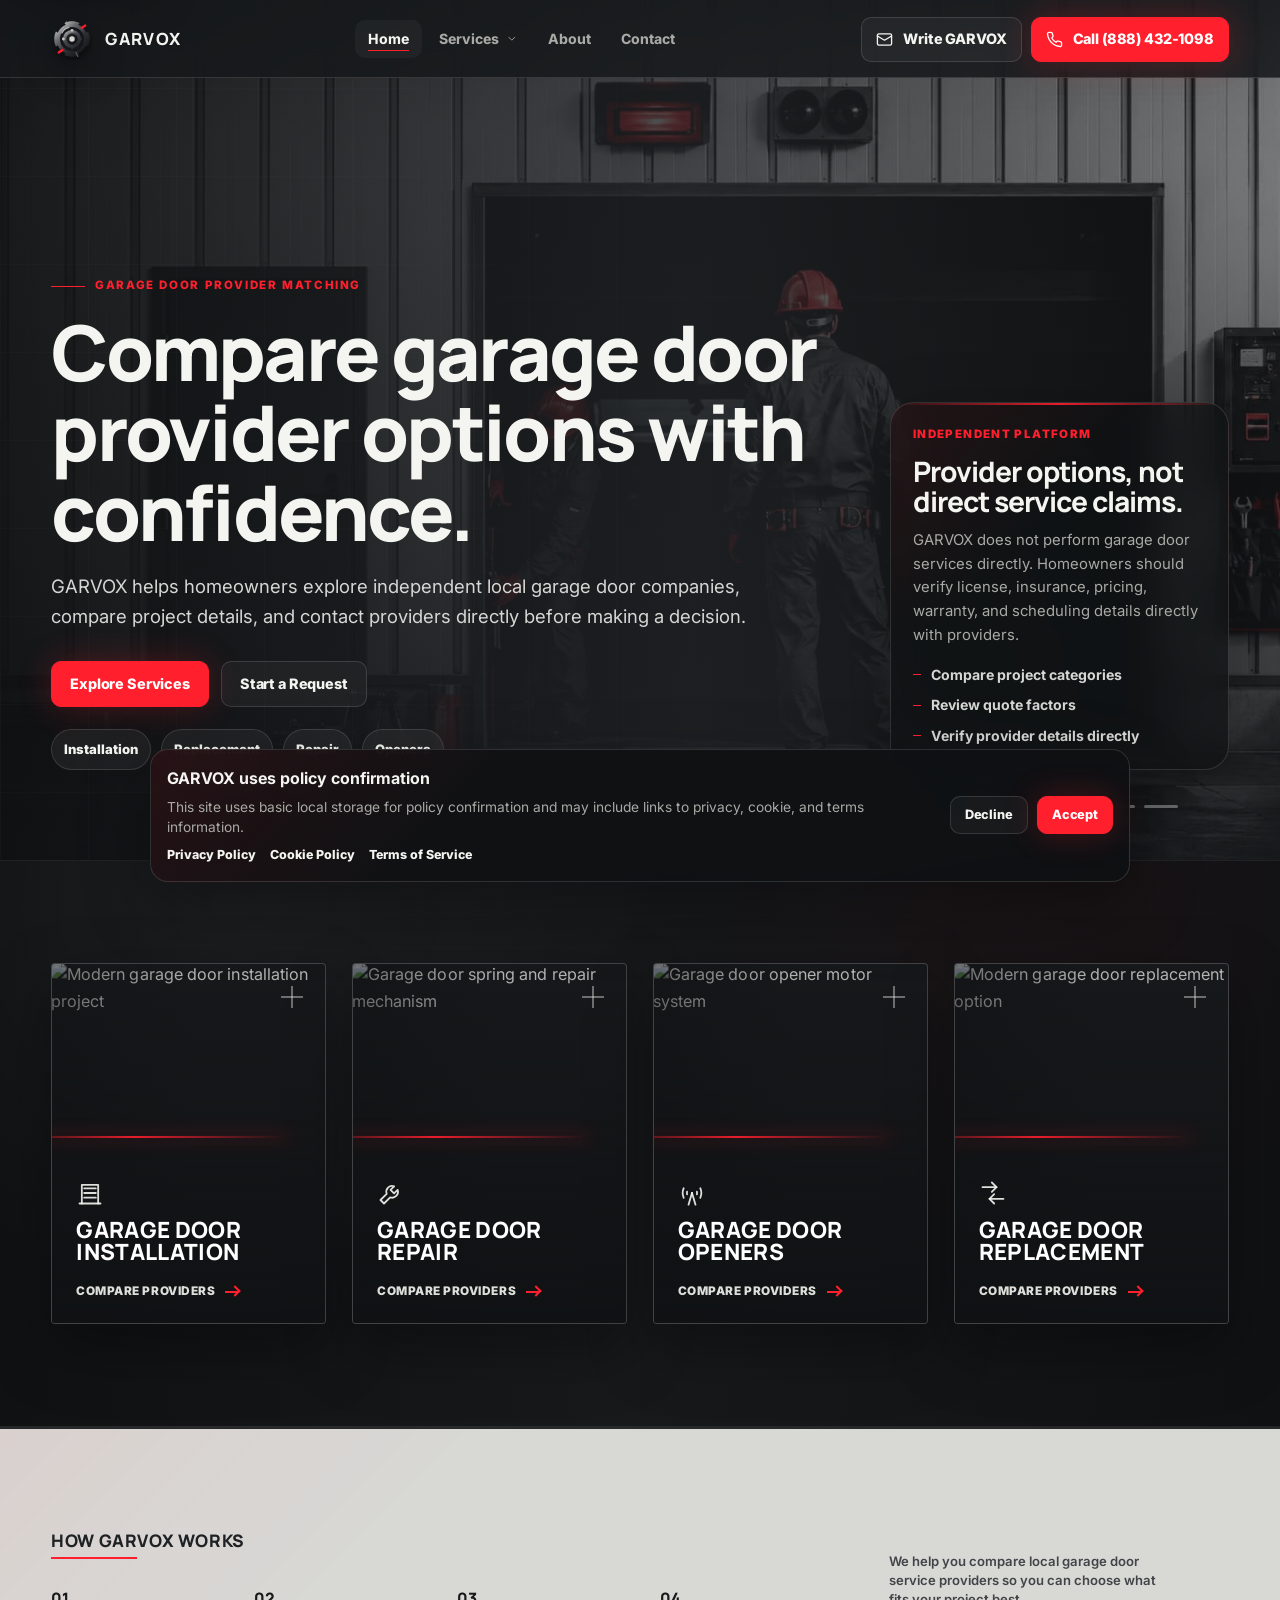
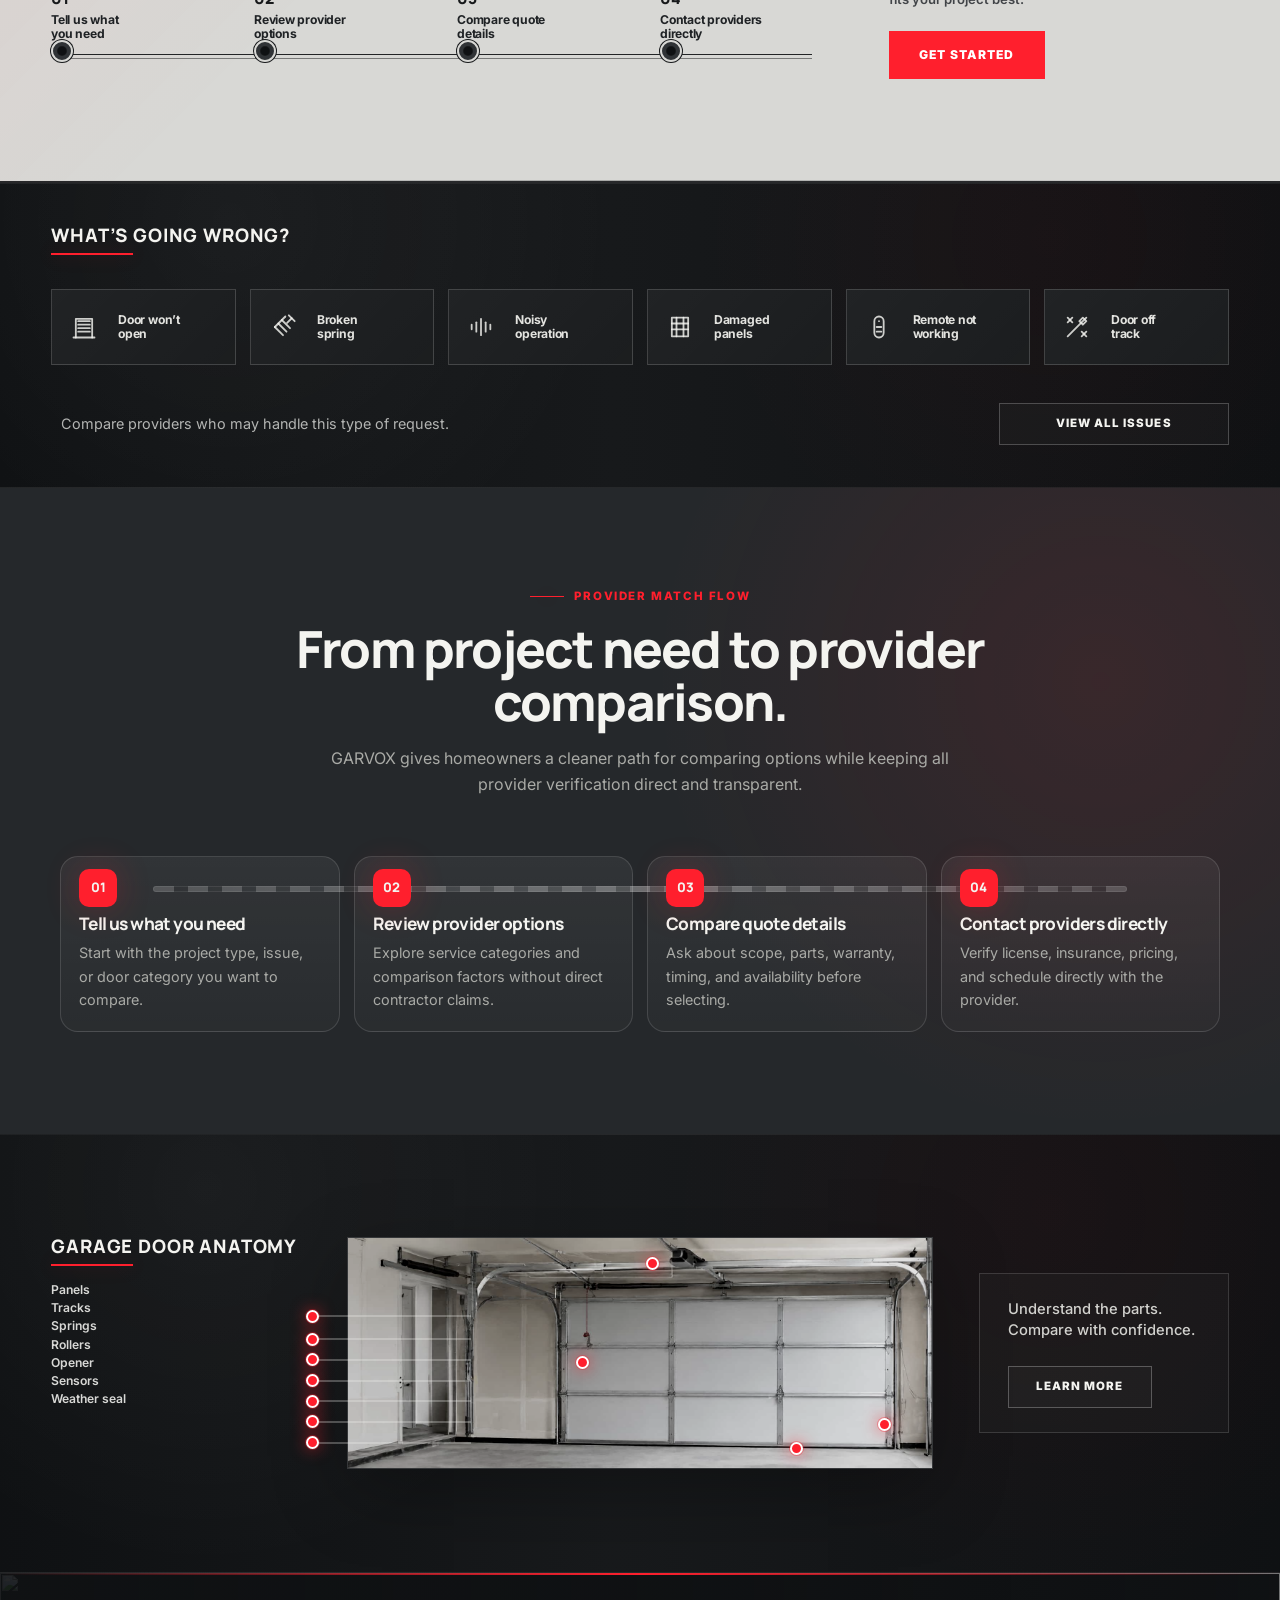
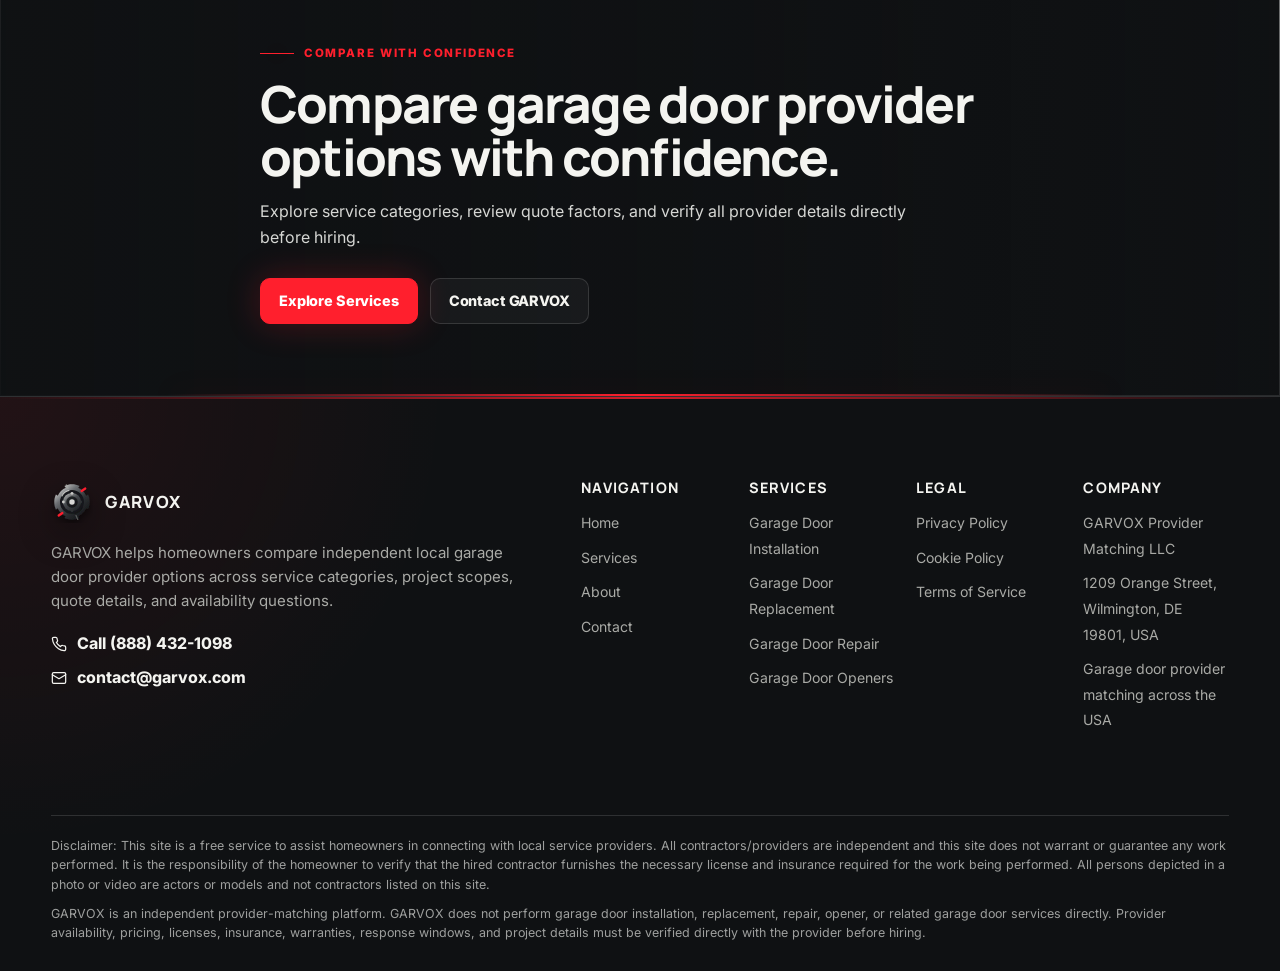
==== commit bb448cea: "+" ====
--- a/index.html
+++ b/index.html
@@ -112,98 +112,120 @@
         </section>
 
         <!-- =====================================================
-         2. ICON RAIL SECTION
-         ===================================================== -->
-        <section class="section icon-rail-section" aria-labelledby="iconRailTitle">
+             2. HOME SERVICES PHOTO CARDS
+             ===================================================== -->
+        <section class="section home-services-showcase" aria-labelledby="homeServicesTitle">
             <div class="container-wide">
-                <div class="section-heading section-heading--row">
-                    <div>
-                        <span class="eyebrow">Garage system focus</span>
-
-                        <h2 id="iconRailTitle">
-                            Compare the parts that shape the project.
-                        </h2>
-                    </div>
-
-                    <p>
-                        Door type, springs, tracks, opener systems, sensors, and seals can all affect what homeowners
-                        should ask
-                        before choosing an independent provider.
-                    </p>
-                </div>
-
-                <div class="icon-rail" aria-label="Garage door comparison parts">
-                    <article class="icon-rail__item">
-                        <span class="icon-rail__icon" aria-hidden="true">
-                            <svg viewBox="0 0 24 24">
-                                <path d="M4 21V4a1 1 0 0 1 1-1h10v18"></path>
-                                <path d="M15 3 20 5v16"></path>
-                                <path d="M10 12h.01"></path>
-                                <path d="M3 21h18"></path>
-                            </svg>
-                        </span>
-                        <h3>Door</h3>
+                <div class="home-service-grid" aria-label="GARVOX garage door service categories">
+                    <article class="home-service-card">
+                        <a href="garage-door-installation.html" aria-label="Compare Garage Door Installation providers">
+                            <img src="./assets/images/service-installation.jpg" alt="Modern garage door installation project">
+        
+                            <span class="home-service-card__plus" aria-hidden="true"></span>
+                            <span class="home-service-card__scan" aria-hidden="true"></span>
+        
+                            <span class="home-service-card__content">
+                                <span class="home-service-card__icon" aria-hidden="true">
+                                    <svg viewBox="0 0 24 24">
+                                        <path d="M5 21V5h14v16"></path>
+                                        <path d="M7 8h10"></path>
+                                        <path d="M7 12h10"></path>
+                                        <path d="M7 16h10"></path>
+                                        <path d="M3 21h18"></path>
+                                    </svg>
+                                </span>
+        
+                                <strong>Garage Door<br>Installation</strong>
+        
+                                <span class="home-service-card__cta">
+                                    Compare Providers
+                                    <i aria-hidden="true"></i>
+                                </span>
+                            </span>
+                        </a>
                     </article>
-
-                    <article class="icon-rail__item">
-                        <span class="icon-rail__icon" aria-hidden="true">
-                            <svg viewBox="0 0 24 24">
-                                <path d="M21 12a9 9 0 1 1-3-6.7"></path>
-                                <path d="M21 3v7h-7"></path>
-                            </svg>
-                        </span>
-                        <h3>Spring</h3>
+        
+                    <article class="home-service-card">
+                        <a href="garage-door-repair.html" aria-label="Compare Garage Door Repair providers">
+                            <img src="./assets/images/service-repair.jpg" alt="Garage door spring and repair mechanism">
+        
+                            <span class="home-service-card__plus" aria-hidden="true"></span>
+                            <span class="home-service-card__scan" aria-hidden="true"></span>
+        
+                            <span class="home-service-card__content">
+                                <span class="home-service-card__icon" aria-hidden="true">
+                                    <svg viewBox="0 0 24 24">
+                                        <path
+                                            d="M14.7 6.3a5 5 0 0 0-6.4 6.4L3 18l3 3 5.3-5.3a5 5 0 0 0 6.4-6.4l-3.1 3.1-3-3 3.1-3.1Z">
+                                        </path>
+                                    </svg>
+                                </span>
+        
+                                <strong>Garage Door<br>Repair</strong>
+        
+                                <span class="home-service-card__cta">
+                                    Compare Providers
+                                    <i aria-hidden="true"></i>
+                                </span>
+                            </span>
+                        </a>
                     </article>
-
-                    <article class="icon-rail__item">
-                        <span class="icon-rail__icon" aria-hidden="true">
-                            <svg viewBox="0 0 24 24">
-                                <path d="M5 4v16"></path>
-                                <path d="M19 4v16"></path>
-                                <path d="M5 7h14"></path>
-                                <path d="M5 12h14"></path>
-                                <path d="M5 17h14"></path>
-                            </svg>
-                        </span>
-                        <h3>Track</h3>
+        
+                    <article class="home-service-card">
+                        <a href="garage-door-openers.html" aria-label="Compare Garage Door Openers providers">
+                            <img src="./assets/images/service-openers.jpg" alt="Garage door opener motor system">
+        
+                            <span class="home-service-card__plus" aria-hidden="true"></span>
+                            <span class="home-service-card__scan" aria-hidden="true"></span>
+        
+                            <span class="home-service-card__content">
+                                <span class="home-service-card__icon" aria-hidden="true">
+                                    <svg viewBox="0 0 24 24">
+                                        <path d="M4.9 16.1a10 10 0 0 1 0-8.2"></path>
+                                        <path d="M7.8 13.2a5 5 0 0 1 0-2.4"></path>
+                                        <path d="M19.1 16.1a10 10 0 0 0 0-8.2"></path>
+                                        <path d="M16.2 13.2a5 5 0 0 0 0-2.4"></path>
+                                        <path d="M12 12h.01"></path>
+                                        <path d="M12 12 9 22"></path>
+                                        <path d="m12 12 3 10"></path>
+                                    </svg>
+                                </span>
+        
+                                <strong>Garage Door<br>Openers</strong>
+        
+                                <span class="home-service-card__cta">
+                                    Compare Providers
+                                    <i aria-hidden="true"></i>
+                                </span>
+                            </span>
+                        </a>
                     </article>
-
-                    <article class="icon-rail__item">
-                        <span class="icon-rail__icon" aria-hidden="true">
-                            <svg viewBox="0 0 24 24">
-                                <path d="M4.9 16.1a10 10 0 0 1 0-8.2"></path>
-                                <path d="M7.8 13.2a5 5 0 0 1 0-2.4"></path>
-                                <path d="M19.1 16.1a10 10 0 0 0 0-8.2"></path>
-                                <path d="M16.2 13.2a5 5 0 0 0 0-2.4"></path>
-                                <path d="M12 12h.01"></path>
-                                <path d="M12 12 9 22"></path>
-                                <path d="m12 12 3 10"></path>
-                            </svg>
-                        </span>
-                        <h3>Opener</h3>
-                    </article>
-
-                    <article class="icon-rail__item">
-                        <span class="icon-rail__icon" aria-hidden="true">
-                            <svg viewBox="0 0 24 24">
-                                <path d="M3 7V5a2 2 0 0 1 2-2h2"></path>
-                                <path d="M17 3h2a2 2 0 0 1 2 2v2"></path>
-                                <path d="M21 17v2a2 2 0 0 1-2 2h-2"></path>
-                                <path d="M7 21H5a2 2 0 0 1-2-2v-2"></path>
-                                <path d="M7 12h10"></path>
-                            </svg>
-                        </span>
-                        <h3>Sensor</h3>
-                    </article>
-
-                    <article class="icon-rail__item">
-                        <span class="icon-rail__icon" aria-hidden="true">
-                            <svg viewBox="0 0 24 24">
-                                <path d="M12 22s8-4 8-10V5l-8-3-8 3v7c0 6 8 10 8 10Z"></path>
-                                <path d="m9 12 2 2 4-4"></path>
-                            </svg>
-                        </span>
-                        <h3>Seal</h3>
+        
+                    <article class="home-service-card">
+                        <a href="garage-door-replacement.html" aria-label="Compare Garage Door Replacement providers">
+                            <img src="./assets/images/service-replacement.jpg" alt="Modern garage door replacement option">
+        
+                            <span class="home-service-card__plus" aria-hidden="true"></span>
+                            <span class="home-service-card__scan" aria-hidden="true"></span>
+        
+                            <span class="home-service-card__content">
+                                <span class="home-service-card__icon" aria-hidden="true">
+                                    <svg viewBox="0 0 24 24">
+                                        <path d="M3 7h12"></path>
+                                        <path d="m11 3 4 4-4 4"></path>
+                                        <path d="M21 17H9"></path>
+                                        <path d="m13 21-4-4 4-4"></path>
+                                    </svg>
+                                </span>
+        
+                                <strong>Garage Door<br>Replacement</strong>
+        
+                                <span class="home-service-card__cta">
+                                    Compare Providers
+                                    <i aria-hidden="true"></i>
+                                </span>
+                            </span>
+                        </a>
                     </article>
                 </div>
             </div>
@@ -367,129 +389,112 @@
         </div>
     </section>
 
-        <!-- =====================================================
+
+    <!-- =====================================================
+             6. LOCAL PROVIDER MATCH FLOW
+             ===================================================== -->
+    <section class="section match-flow-section" aria-labelledby="matchFlowTitle">
+        <div class="container">
+            <div class="section-heading section-heading--center">
+                <span class="eyebrow">Provider match flow</span>
+    
+                <h2 id="matchFlowTitle">
+                    From project need to provider comparison.
+                </h2>
+    
+                <p>
+                    <span data-company-name>GARVOX</span> gives homeowners a cleaner path for comparing options
+                    while keeping
+                    all provider verification direct and transparent.
+                </p>
+            </div>
+    
+            <div class="track-process">
+                <div class="track-process__line" aria-hidden="true"></div>
+    
+                <article class="track-process__step">
+                    <span>01</span>
+                    <h3>Tell us what you need</h3>
+                    <p>
+                        Start with the project type, issue, or door category you want to compare.
+                    </p>
+                </article>
+    
+                <article class="track-process__step">
+                    <span>02</span>
+                    <h3>Review provider options</h3>
+                    <p>
+                        Explore service categories and comparison factors without direct contractor claims.
+                    </p>
+                </article>
+    
+                <article class="track-process__step">
+                    <span>03</span>
+                    <h3>Compare quote details</h3>
+                    <p>
+                        Ask about scope, parts, warranty, timing, and availability before selecting.
+                    </p>
+                </article>
+    
+                <article class="track-process__step">
+                    <span>04</span>
+                    <h3>Contact providers directly</h3>
+                    <p>
+                        Verify license, insurance, pricing, and schedule directly with the provider.
+                    </p>
+                </article>
+            </div>
+        </div>
+    </section>
+
+    <!-- =====================================================
          5. GARAGE DOOR ANATOMY
          ===================================================== -->
-        <section class="section anatomy-section" aria-labelledby="anatomyTitle">
-            <div class="container-wide anatomy-layout">
-                <div class="anatomy-media">
-                    <img src="./assets/images/garage-anatomy.jpg" alt="Garage door system with mechanical parts">
-
-                    <span class="anatomy-dot anatomy-dot--panels">
-                        <i></i>
-                        Panels
-                    </span>
-
-                    <span class="anatomy-dot anatomy-dot--tracks">
-                        <i></i>
-                        Tracks
-                    </span>
-
-                    <span class="anatomy-dot anatomy-dot--springs">
-                        <i></i>
-                        Springs
-                    </span>
-
-                    <span class="anatomy-dot anatomy-dot--opener">
-                        <i></i>
-                        Opener
-                    </span>
-                </div>
-
-                <div class="anatomy-content">
-                    <span class="eyebrow">Garage system overview</span>
-
-                    <h2 id="anatomyTitle">
-                        Know the parts before comparing provider options.
-                    </h2>
-
-                    <p>
-                        A garage door system includes several connected components. Understanding the basic parts can
-                        help
-                        homeowners ask providers clearer questions about scope, compatibility, timing, and warranty.
-                    </p>
-
-                    <div class="anatomy-list">
-                        <article>
-                            <h3>Panels</h3>
-                            <p>Ask providers about material, insulation, and replacement compatibility.</p>
-                        </article>
-
-                        <article>
-                            <h3>Tracks</h3>
-                            <p>Track condition can affect movement, fit, and repair scope.</p>
-                        </article>
-
-                        <article>
-                            <h3>Springs</h3>
-                            <p>Spring-related work should be discussed carefully with qualified providers.</p>
-                        </article>
-
-                        <article>
-                            <h3>Opener</h3>
-                            <p>Compare motor type, controls, smart features, and compatibility.</p>
-                        </article>
-                    </div>
-                </div>
-            </div>
-        </section>
-
-        <!-- =====================================================
-         6. LOCAL PROVIDER MATCH FLOW
-         ===================================================== -->
-        <section class="section match-flow-section" aria-labelledby="matchFlowTitle">
-            <div class="container">
-                <div class="section-heading section-heading--center">
-                    <span class="eyebrow">Provider match flow</span>
-
-                    <h2 id="matchFlowTitle">
-                        From project need to provider comparison.
-                    </h2>
-
-                    <p>
-                        <span data-company-name>GARVOX</span> gives homeowners a cleaner path for comparing options
-                        while keeping
-                        all provider verification direct and transparent.
-                    </p>
-                </div>
-
-                <div class="track-process">
-                    <div class="track-process__line" aria-hidden="true"></div>
-
-                    <article class="track-process__step">
-                        <span>01</span>
-                        <h3>Tell us what you need</h3>
-                        <p>
-                            Start with the project type, issue, or door category you want to compare.
-                        </p>
-                    </article>
-
-                    <article class="track-process__step">
-                        <span>02</span>
-                        <h3>Review provider options</h3>
-                        <p>
-                            Explore service categories and comparison factors without direct contractor claims.
-                        </p>
-                    </article>
-
-                    <article class="track-process__step">
-                        <span>03</span>
-                        <h3>Compare quote details</h3>
-                        <p>
-                            Ask about scope, parts, warranty, timing, and availability before selecting.
-                        </p>
-                    </article>
-
-                    <article class="track-process__step">
-                        <span>04</span>
-                        <h3>Contact providers directly</h3>
-                        <p>
-                            Verify license, insurance, pricing, and schedule directly with the provider.
-                        </p>
-                    </article>
-                </div>
-            </div>
-        </section>
+    <section class="section anatomy-section" aria-labelledby="anatomyTitle">
+        <div class="container-wide anatomy-strip">
+            <div class="anatomy-strip__side">
+                <h2 id="anatomyTitle">Garage Door Anatomy</h2>
+    
+                <ul class="anatomy-strip__list" aria-label="Garage door parts">
+                    <li>Panels</li>
+                    <li>Tracks</li>
+                    <li>Springs</li>
+                    <li>Rollers</li>
+                    <li>Opener</li>
+                    <li>Sensors</li>
+                    <li>Weather seal</li>
+                </ul>
+            </div>
+    
+            <div class="anatomy-strip__media" aria-label="Garage door anatomy diagram">
+                <img src="./assets/images/garage-anatomy.jpg" alt="Garage door anatomy with highlighted parts">
+    
+                <span class="anatomy-pin anatomy-pin--left-1" aria-hidden="true"></span>
+                <span class="anatomy-pin anatomy-pin--left-2" aria-hidden="true"></span>
+                <span class="anatomy-pin anatomy-pin--left-3" aria-hidden="true"></span>
+                <span class="anatomy-pin anatomy-pin--left-4" aria-hidden="true"></span>
+                <span class="anatomy-pin anatomy-pin--left-5" aria-hidden="true"></span>
+                <span class="anatomy-pin anatomy-pin--left-6" aria-hidden="true"></span>
+                <span class="anatomy-pin anatomy-pin--left-7" aria-hidden="true"></span>
+    
+                <span class="anatomy-pin anatomy-pin--top" aria-hidden="true"></span>
+                <span class="anatomy-pin anatomy-pin--center" aria-hidden="true"></span>
+                <span class="anatomy-pin anatomy-pin--bottom" aria-hidden="true"></span>
+                <span class="anatomy-pin anatomy-pin--right" aria-hidden="true"></span>
+            </div>
+    
+            <aside class="anatomy-strip__cta">
+                <p>
+                    Understand the parts.<br>
+                    Compare with confidence.
+                </p>
+    
+                <a href="services.html">Learn More</a>
+            </aside>
+        </div>
+    </section>
+
+     
 
         <!-- =====================================================
          7. RED LINE CTA
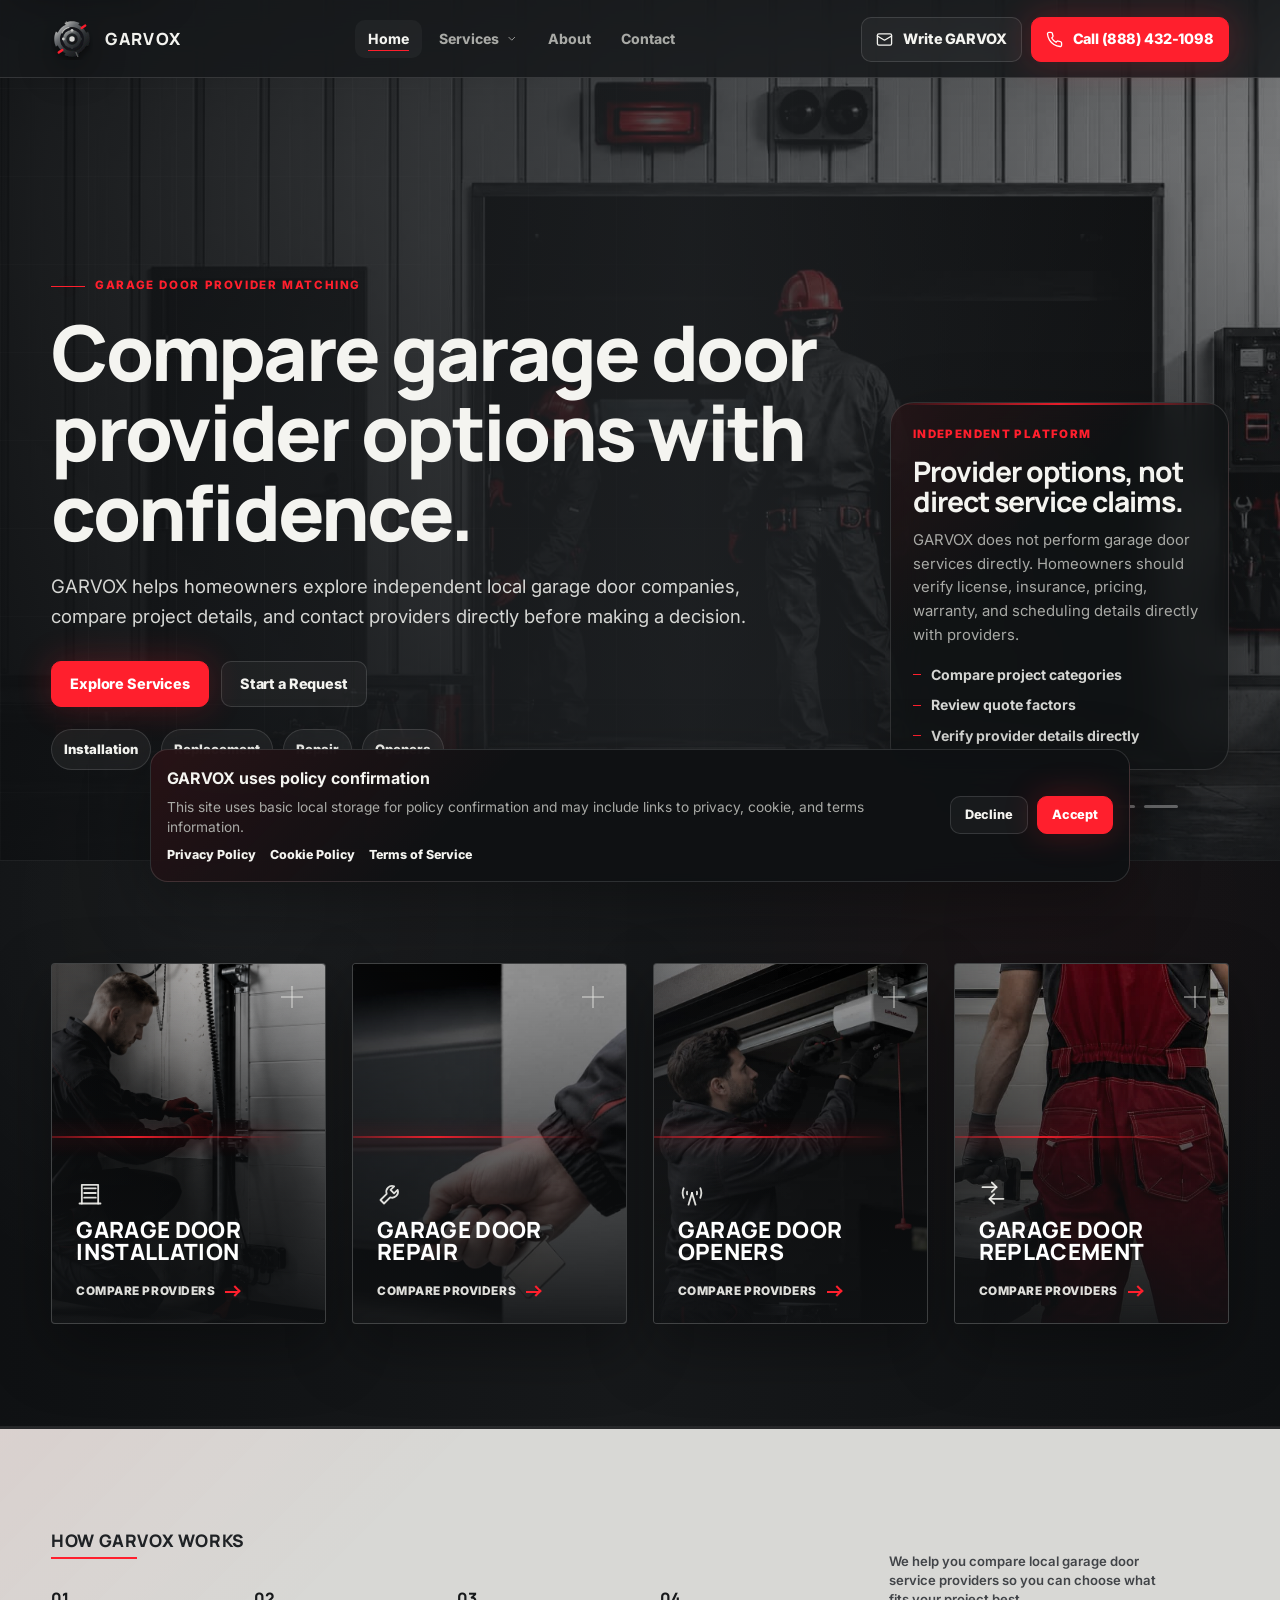
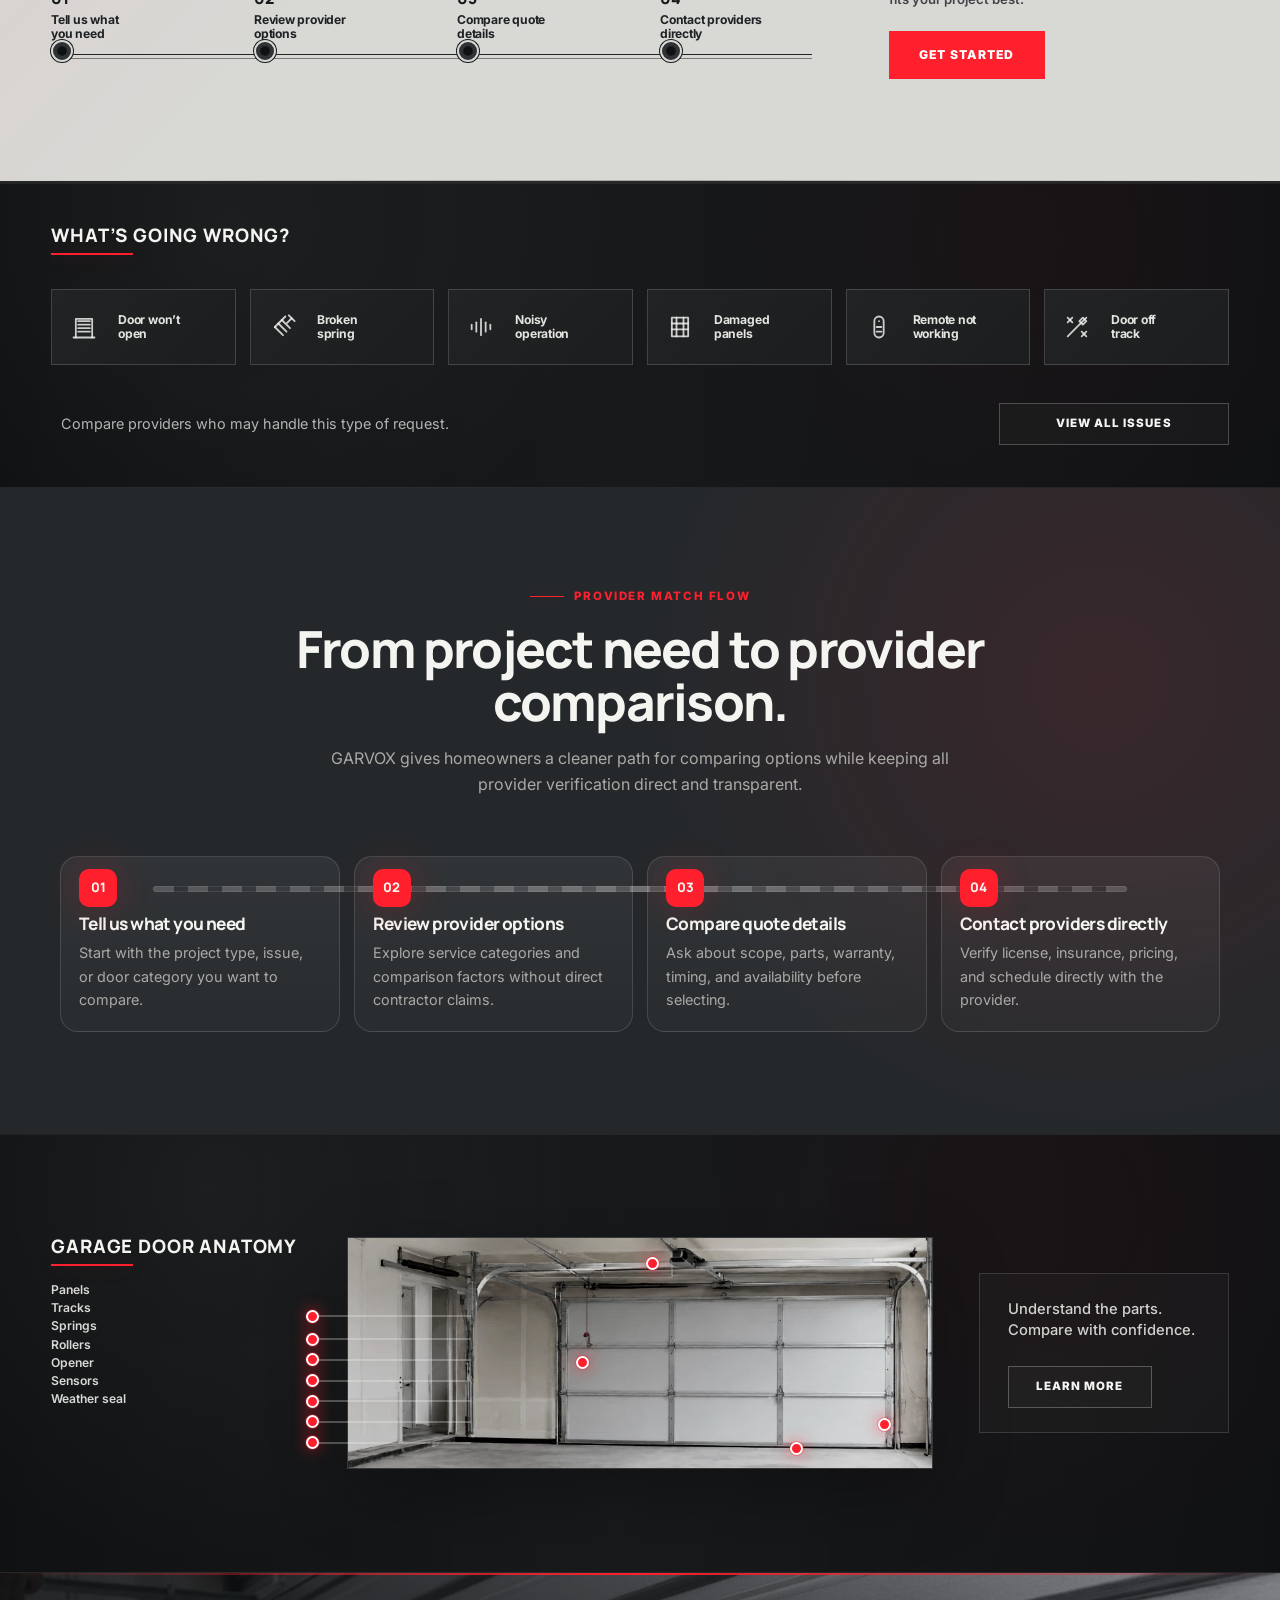
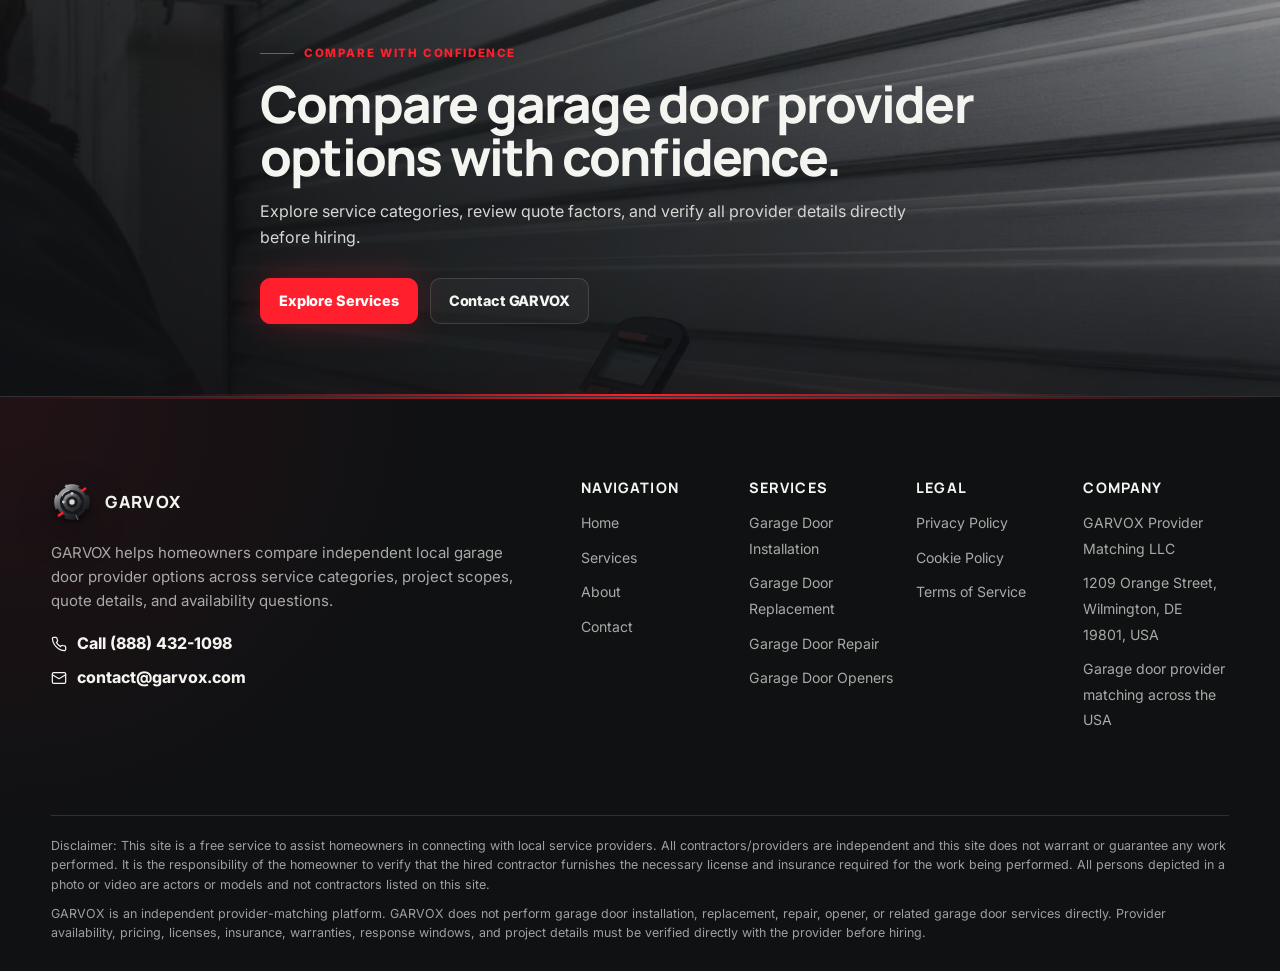
==== commit 5e8a7eb8: "+" ====
--- a/index.html
+++ b/index.html
@@ -25,9 +25,8 @@
     <div data-site-header></div>
 
     <main id="main">
-        <!-- =====================================================
-         1. HOME HERO SLIDESHOW
-         ===================================================== -->
+
+
         <section class="home-hero" aria-labelledby="homeHeroTitle" data-home-hero>
             <div class="home-hero__slides" aria-hidden="true" data-home-hero-slides>
                 <div class="home-hero__slide is-active">
@@ -111,19 +110,17 @@
             </div>
         </section>
 
-        <!-- =====================================================
-             2. HOME SERVICES PHOTO CARDS
-             ===================================================== -->
+
         <section class="section home-services-showcase" aria-labelledby="homeServicesTitle">
             <div class="container-wide">
                 <div class="home-service-grid" aria-label="GARVOX garage door service categories">
                     <article class="home-service-card">
                         <a href="garage-door-installation.html" aria-label="Compare Garage Door Installation providers">
                             <img src="./assets/images/service-installation.jpg" alt="Modern garage door installation project">
-        
+
                             <span class="home-service-card__plus" aria-hidden="true"></span>
                             <span class="home-service-card__scan" aria-hidden="true"></span>
-        
+
                             <span class="home-service-card__content">
                                 <span class="home-service-card__icon" aria-hidden="true">
                                     <svg viewBox="0 0 24 24">
@@ -134,9 +131,9 @@
                                         <path d="M3 21h18"></path>
                                     </svg>
                                 </span>
-        
+
                                 <strong>Garage Door<br>Installation</strong>
-        
+
                                 <span class="home-service-card__cta">
                                     Compare Providers
                                     <i aria-hidden="true"></i>
@@ -144,14 +141,14 @@
                             </span>
                         </a>
                     </article>
-        
+
                     <article class="home-service-card">
                         <a href="garage-door-repair.html" aria-label="Compare Garage Door Repair providers">
                             <img src="./assets/images/service-repair.jpg" alt="Garage door spring and repair mechanism">
-        
+
                             <span class="home-service-card__plus" aria-hidden="true"></span>
                             <span class="home-service-card__scan" aria-hidden="true"></span>
-        
+
                             <span class="home-service-card__content">
                                 <span class="home-service-card__icon" aria-hidden="true">
                                     <svg viewBox="0 0 24 24">
@@ -160,9 +157,9 @@
                                         </path>
                                     </svg>
                                 </span>
-        
+
                                 <strong>Garage Door<br>Repair</strong>
-        
+
                                 <span class="home-service-card__cta">
                                     Compare Providers
                                     <i aria-hidden="true"></i>
@@ -170,14 +167,14 @@
                             </span>
                         </a>
                     </article>
-        
+
                     <article class="home-service-card">
                         <a href="garage-door-openers.html" aria-label="Compare Garage Door Openers providers">
                             <img src="./assets/images/service-openers.jpg" alt="Garage door opener motor system">
-        
+
                             <span class="home-service-card__plus" aria-hidden="true"></span>
                             <span class="home-service-card__scan" aria-hidden="true"></span>
-        
+
                             <span class="home-service-card__content">
                                 <span class="home-service-card__icon" aria-hidden="true">
                                     <svg viewBox="0 0 24 24">
@@ -190,9 +187,9 @@
                                         <path d="m12 12 3 10"></path>
                                     </svg>
                                 </span>
-        
+
                                 <strong>Garage Door<br>Openers</strong>
-        
+
                                 <span class="home-service-card__cta">
                                     Compare Providers
                                     <i aria-hidden="true"></i>
@@ -200,14 +197,14 @@
                             </span>
                         </a>
                     </article>
-        
+
                     <article class="home-service-card">
                         <a href="garage-door-replacement.html" aria-label="Compare Garage Door Replacement providers">
                             <img src="./assets/images/service-replacement.jpg" alt="Modern garage door replacement option">
-        
+
                             <span class="home-service-card__plus" aria-hidden="true"></span>
                             <span class="home-service-card__scan" aria-hidden="true"></span>
-        
+
                             <span class="home-service-card__content">
                                 <span class="home-service-card__icon" aria-hidden="true">
                                     <svg viewBox="0 0 24 24">
@@ -217,9 +214,9 @@
                                         <path d="m13 21-4-4 4-4"></path>
                                     </svg>
                                 </span>
-        
+
                                 <strong>Garage Door<br>Replacement</strong>
-        
+
                                 <span class="home-service-card__cta">
                                     Compare Providers
                                     <i aria-hidden="true"></i>
@@ -231,9 +228,7 @@
             </div>
         </section>
 
-<!-- =====================================================
-     3. HOW GARVOX WORKS — LIGHT GRAY SECTION
-     ===================================================== -->
+
 <section class="section section--light how-section" aria-labelledby="howTitle">
     <div class="container-wide how-section__inner">
         <div class="how-section__main">
@@ -282,15 +277,13 @@
     </div>
 </section>
 
-    <!-- =====================================================
-         4. PROBLEM FINDER
-         ===================================================== -->
+
     <section class="section problem-finder-section" aria-labelledby="problemFinderTitle">
         <div class="container-wide problem-finder-section__inner">
             <header class="problem-finder-header">
                 <h2 id="problemFinderTitle">What’s Going Wrong?</h2>
             </header>
-    
+
             <div class="problem-grid" aria-label="Common garage door issues">
                 <article class="problem-card">
                     <span class="problem-card__icon" aria-hidden="true">
@@ -303,10 +296,10 @@
                             <path d="M3 21h18"></path>
                         </svg>
                     </span>
-    
+
                     <h3>Door won’t<br>open</h3>
                 </article>
-    
+
                 <article class="problem-card">
                     <span class="problem-card__icon" aria-hidden="true">
                         <svg viewBox="0 0 24 24">
@@ -318,10 +311,10 @@
                             <path d="m19.5 4.5-4 4"></path>
                         </svg>
                     </span>
-    
+
                     <h3>Broken<br>spring</h3>
                 </article>
-    
+
                 <article class="problem-card">
                     <span class="problem-card__icon" aria-hidden="true">
                         <svg viewBox="0 0 24 24">
@@ -332,10 +325,10 @@
                             <path d="M20 10v4"></path>
                         </svg>
                     </span>
-    
+
                     <h3>Noisy<br>operation</h3>
                 </article>
-    
+
                 <article class="problem-card">
                     <span class="problem-card__icon" aria-hidden="true">
                         <svg viewBox="0 0 24 24">
@@ -346,10 +339,10 @@
                             <path d="M15 4v16"></path>
                         </svg>
                     </span>
-    
+
                     <h3>Damaged<br>panels</h3>
                 </article>
-    
+
                 <article class="problem-card">
                     <span class="problem-card__icon" aria-hidden="true">
                         <svg viewBox="0 0 24 24">
@@ -359,10 +352,10 @@
                             <path d="M10 16h4"></path>
                         </svg>
                     </span>
-    
+
                     <h3>Remote not<br>working</h3>
                 </article>
-    
+
                 <article class="problem-card">
                     <span class="problem-card__icon" aria-hidden="true">
                         <svg viewBox="0 0 24 24">
@@ -374,14 +367,14 @@
                             <path d="m20 20-4-4"></path>
                         </svg>
                     </span>
-    
+
                     <h3>Door off<br>track</h3>
                 </article>
             </div>
-    
+
             <div class="problem-finder-bottom">
                 <p>Compare providers who may handle this type of request.</p>
-    
+
                 <a class="problem-finder-button" href="garage-door-repair.html">
                     View All Issues
                 </a>
@@ -390,28 +383,25 @@
     </section>
 
 
-    <!-- =====================================================
-             6. LOCAL PROVIDER MATCH FLOW
-             ===================================================== -->
     <section class="section match-flow-section" aria-labelledby="matchFlowTitle">
         <div class="container">
             <div class="section-heading section-heading--center">
                 <span class="eyebrow">Provider match flow</span>
-    
+
                 <h2 id="matchFlowTitle">
                     From project need to provider comparison.
                 </h2>
-    
+
                 <p>
                     <span data-company-name>GARVOX</span> gives homeowners a cleaner path for comparing options
                     while keeping
                     all provider verification direct and transparent.
                 </p>
             </div>
-    
+
             <div class="track-process">
                 <div class="track-process__line" aria-hidden="true"></div>
-    
+
                 <article class="track-process__step">
                     <span>01</span>
                     <h3>Tell us what you need</h3>
@@ -419,7 +409,7 @@
                         Start with the project type, issue, or door category you want to compare.
                     </p>
                 </article>
-    
+
                 <article class="track-process__step">
                     <span>02</span>
                     <h3>Review provider options</h3>
@@ -427,7 +417,7 @@
                         Explore service categories and comparison factors without direct contractor claims.
                     </p>
                 </article>
-    
+
                 <article class="track-process__step">
                     <span>03</span>
                     <h3>Compare quote details</h3>
@@ -435,7 +425,7 @@
                         Ask about scope, parts, warranty, timing, and availability before selecting.
                     </p>
                 </article>
-    
+
                 <article class="track-process__step">
                     <span>04</span>
                     <h3>Contact providers directly</h3>
@@ -447,14 +437,12 @@
         </div>
     </section>
 
-    <!-- =====================================================
-         5. GARAGE DOOR ANATOMY
-         ===================================================== -->
+
     <section class="section anatomy-section" aria-labelledby="anatomyTitle">
         <div class="container-wide anatomy-strip">
             <div class="anatomy-strip__side">
                 <h2 id="anatomyTitle">Garage Door Anatomy</h2>
-    
+
                 <ul class="anatomy-strip__list" aria-label="Garage door parts">
                     <li>Panels</li>
                     <li>Tracks</li>
@@ -465,10 +453,10 @@
                     <li>Weather seal</li>
                 </ul>
             </div>
-    
+
             <div class="anatomy-strip__media" aria-label="Garage door anatomy diagram">
                 <img src="./assets/images/garage-anatomy.jpg" alt="Garage door anatomy with highlighted parts">
-    
+
                 <span class="anatomy-pin anatomy-pin--left-1" aria-hidden="true"></span>
                 <span class="anatomy-pin anatomy-pin--left-2" aria-hidden="true"></span>
                 <span class="anatomy-pin anatomy-pin--left-3" aria-hidden="true"></span>
@@ -476,29 +464,25 @@
                 <span class="anatomy-pin anatomy-pin--left-5" aria-hidden="true"></span>
                 <span class="anatomy-pin anatomy-pin--left-6" aria-hidden="true"></span>
                 <span class="anatomy-pin anatomy-pin--left-7" aria-hidden="true"></span>
-    
+
                 <span class="anatomy-pin anatomy-pin--top" aria-hidden="true"></span>
                 <span class="anatomy-pin anatomy-pin--center" aria-hidden="true"></span>
                 <span class="anatomy-pin anatomy-pin--bottom" aria-hidden="true"></span>
                 <span class="anatomy-pin anatomy-pin--right" aria-hidden="true"></span>
             </div>
-    
+
             <aside class="anatomy-strip__cta">
                 <p>
                     Understand the parts.<br>
                     Compare with confidence.
                 </p>
-    
+
                 <a href="services.html">Learn More</a>
             </aside>
         </div>
     </section>
 
-     
-
-        <!-- =====================================================
-         7. RED LINE CTA
-         ===================================================== -->
+
         <div data-red-line-cta="default"></div>
     </main>
 
@@ -510,4 +494,4 @@
     <script src="./js/home.js"></script>
 </body>
 
-</html>+</html>
--- a/css/style.css
+++ b/css/style.css
@@ -5,101 +5,75 @@
 @import url("./service-page.css");
 @import url("./legal.css");
 
-/* ==========================================================
-   GARVOX — Global Styles
-   Includes:
-   - CSS variables
-   - reset
-   - typography
-   - layout helpers
-   - buttons
-   - shared cards
-   - accessibility
-   - sticky header
-   - dropdown
-   - mobile menu
-   - footer
-   - policy banner
-   - forms
-   - FAQ
-   - shared CTA components
-   ========================================================== */
-
-/* ==========================================================
-   VARIABLES — EXACT REQUIRED PALETTE
-   ========================================================== */
 
 :root {
-    /* Main gray base */
+
     --color-bg: #3A3D40;
     --color-bg-soft: #464A4E;
     --color-bg-deep: #25282B;
 
-    /* One light gray section per page */
+
     --color-section-light: #D8D8D5;
     --color-section-light-2: #C9CAC7;
 
-    /* Surfaces / cards */
+
     --color-surface: #303336;
     --color-surface-2: #414549;
     --color-card: #34373A;
     --color-card-dark: #232629;
 
-    /* Typography on dark */
+
     --color-heading: #F4F4F0;
     --color-text: #D6D7D4;
     --color-muted: #A9AAA6;
 
-    /* Typography on light gray sections */
+
     --color-light-heading: #1F2225;
     --color-light-text: #414448;
     --color-light-muted: #6C6F73;
 
-    /* Strong accents */
+
     --color-accent: #FF1F2D;
     --color-accent-hover: #E21422;
     --color-accent-deep: #A90F19;
 
-    /* Dark accent */
+
     --color-accent-dark: #17191B;
     --color-accent-dark-2: #0F1113;
 
-    /* Lines / borders */
+
     --color-border: rgba(255, 255, 255, 0.13);
     --color-border-strong: rgba(255, 31, 45, 0.42);
     --color-light-border: rgba(31, 34, 37, 0.14);
 
-    /* Shadows / glow */
+
     --shadow-card: 0 24px 70px rgba(0, 0, 0, 0.32);
     --shadow-soft: 0 18px 46px rgba(0, 0, 0, 0.24);
     --glow-red: 0 0 34px rgba(255, 31, 45, 0.24);
 
-    /* Layout */
+
     --container: 1160px;
     --container-wide: 1360px;
     --site-gutter: clamp(18px, 4vw, 56px);
     --header-height: 78px;
 
-    /* Radius */
+
     --radius-xs: 6px;
     --radius-sm: 10px;
     --radius-md: 14px;
     --radius-lg: 18px;
     --radius-xl: 24px;
 
-    /* Typography */
+
     --font-main: "Inter", system-ui, -apple-system, BlinkMacSystemFont, "Segoe UI", sans-serif;
     --font-display: "Manrope", "Inter", system-ui, sans-serif;
 
-    /* Motion */
+
     --transition-fast: 160ms ease;
     --transition-base: 240ms ease;
     --transition-slow: 420ms ease;
 }
 
-/* ==========================================================
-   RESET / BASE
-   ========================================================== */
 
 *,
 *::before,
@@ -209,9 +183,6 @@
     display: none !important;
 }
 
-/* ==========================================================
-   ACCESSIBILITY
-   ========================================================== */
 
 .skip-link {
     position: fixed;
@@ -253,9 +224,6 @@
     }
 }
 
-/* ==========================================================
-   TYPOGRAPHY
-   ========================================================== */
 
 h1,
 h2,
@@ -323,9 +291,6 @@
     box-shadow: none;
 }
 
-/* ==========================================================
-   LAYOUT HELPERS
-   ========================================================== */
 
 .container,
 .container-wide {
@@ -399,9 +364,6 @@
     gap: 12px;
 }
 
-/* ==========================================================
-   BUTTONS
-   ========================================================== */
 
 .btn {
     --btn-bg: transparent;
@@ -505,9 +467,6 @@
     width: 100%;
 }
 
-/* ==========================================================
-   HEADER
-   ========================================================== */
 
 .site-header {
     position: sticky;
@@ -688,9 +647,6 @@
     border-color: var(--color-border-strong);
 }
 
-/* ==========================================================
-   HEADER DROPDOWN
-   ========================================================== */
 
 .site-nav__item--dropdown {
     position: relative;
@@ -817,9 +773,6 @@
     -webkit-box-orient: vertical;
 }
 
-/* ==========================================================
-   MOBILE MENU
-   ========================================================== */
 
 .mobile-menu {
     position: fixed;
@@ -977,9 +930,6 @@
     border-top: 1px solid var(--color-border);
 }
 
-/* ==========================================================
-   PAGE HERO
-   ========================================================== */
 
 .page-hero {
     position: relative;
@@ -1090,9 +1040,6 @@
     font-size: 0.9rem;
 }
 
-/* ==========================================================
-   QUICK NAV
-   ========================================================== */
 
 .quick-nav {
     display: flex;
@@ -1141,9 +1088,6 @@
     transform: scaleX(1);
 }
 
-/* ==========================================================
-   RED SCAN CARD EFFECT
-   ========================================================== */
 
 .red-scan-card {
     position: relative;
@@ -1185,9 +1129,6 @@
     }
 }
 
-/* ==========================================================
-   SERVICE CARDS
-   ========================================================== */
 
 .service-card-grid {
     display: grid;
@@ -1333,9 +1274,6 @@
     transform: translateX(4px);
 }
 
-/* ==========================================================
-   EDITORIAL ITEMS / STEPS
-   ========================================================== */
 
 .editorial-grid,
 .editorial-steps {
@@ -1384,9 +1322,6 @@
     font-size: 0.94rem;
 }
 
-/* ==========================================================
-   SPLIT LAYOUT
-   ========================================================== */
 
 .split-layout {
     display: grid;
@@ -1479,9 +1414,6 @@
     color: var(--color-heading);
 }
 
-/* ==========================================================
-   FACTOR LIST / QUESTION CARDS
-   ========================================================== */
 
 .factor-list,
 .question-card-grid {
@@ -1540,9 +1472,6 @@
     background: rgba(255, 255, 255, 0.065);
 }
 
-/* ==========================================================
-   FAQ
-   ========================================================== */
 
 .faq-list {
     display: grid;
@@ -1605,9 +1534,6 @@
     font-size: 0.95rem;
 }
 
-/* ==========================================================
-   RED LINE CTA / URGENCY STRIP
-   ========================================================== */
 
 .red-line-cta {
     position: relative;
@@ -1734,9 +1660,6 @@
     box-shadow: var(--glow-red);
 }
 
-/* ==========================================================
-   FORMS
-   ========================================================== */
 
 .contact-form-card {
     width: min(100%, 520px);
@@ -1883,9 +1806,6 @@
     border: 1px solid rgba(255, 31, 45, 0.36);
 }
 
-/* ==========================================================
-   POLICY BANNER
-   ========================================================== */
 
 .policy-banner {
     position: fixed;
@@ -1960,9 +1880,6 @@
     gap: 9px;
 }
 
-/* ==========================================================
-   FOOTER
-   ========================================================== */
 
 .site-footer {
     position: relative;
@@ -2060,9 +1977,6 @@
     line-height: 1.55;
 }
 
-/* ==========================================================
-   TRUST BLOCK
-   ========================================================== */
 
 .trust-block {
     display: grid;
@@ -2114,9 +2028,6 @@
     font-size: 0.9rem;
 }
 
-/* ==========================================================
-   RESPONSIVE GLOBAL
-   ========================================================== */
 
 @media (max-width: 1180px) {
     .site-nav {
@@ -2333,12 +2244,6 @@
     }
 }
 
-/* ==========================================================
-   FIX — GLOBAL PHOTO BACKGROUND COMPATIBILITY
-   Keeps hero/photo CTA sections working with direct <img> markup
-   ========================================================== */
-
-/* Page hero background image support */
 
 .page-hero {
     position: relative;
@@ -2385,7 +2290,6 @@
     z-index: 2;
 }
 
-/* If a hero has no explicit overlay element, this fallback still protects readability */
 
 .page-hero:not(:has(.page-hero__overlay)):not(:has(.hero-overlay))::before {
     content: "";
@@ -2398,7 +2302,6 @@
     pointer-events: none;
 }
 
-/* Home hero slideshow background safety */
 
 .hero-slide,
 .home-hero__slide,
@@ -2425,7 +2328,6 @@
     filter: saturate(0.88) contrast(1.05);
 }
 
-/* Photo CTA / Red Line CTA direct image support */
 
 .red-line-cta,
 .cta-photo,
@@ -2499,7 +2401,6 @@
     transform: scaleX(1);
 }
 
-/* Keep content above image overlays */
 
 .red-line-cta>*:not(img),
 .cta-photo>*:not(img),
@@ -2511,7 +2412,6 @@
     z-index: 2;
 }
 
-/* Universal image safety */
 
 img {
     max-width: 100%;
@@ -2530,7 +2430,6 @@
     object-fit: cover;
 }
 
-/* Extra horizontal-scroll protection */
 
 html,
 body {
@@ -2544,7 +2443,6 @@
     min-width: 0;
 }
 
-/* Safer mobile media behavior */
 
 @media (max-width: 720px) {
 
@@ -2571,7 +2469,6 @@
     }
 }
 
-/* Reduced motion */
 
 @media (prefers-reduced-motion: reduce) {
 
@@ -2586,10 +2483,6 @@
     }
 }
 
-/* ==========================================================
-   FIX — FIXED HEADER FINAL
-   More reliable than sticky for JS-rendered header.
-   ========================================================== */
 
 [data-site-header] {
     position: fixed !important;
@@ -2621,7 +2514,6 @@
     min-height: var(--header-height) !important;
 }
 
-/* Header should stay above hero, dropdown, content */
 
 .services-dropdown {
     z-index: 10000 !important;
@@ -2631,28 +2523,24 @@
     z-index: 11000 !important;
 }
 
-/* Content safety */
 
 main {
     position: relative;
     z-index: 1;
 }
 
-/* Because header is fixed, sections without hero still need top spacing */
 
 body:not(.home-page) main>section:first-child:not(.page-hero),
 body:not(.home-page) main>div:first-child:not(.page-hero) {
     margin-top: var(--header-height);
 }
 
-/* Hero pages already have internal top padding, but this protects custom pages */
 
 .page-hero,
 .home-hero {
     padding-top: 0;
 }
 
-/* Mobile header height sync */
 
 @media (max-width: 980px) {
 
@@ -2672,10 +2560,6 @@
     }
 }
 
-/* ==========================================================
-   FIX — MOBILE MENU VISIBILITY
-   Menu is moved to body and forced above all layers.
-   ========================================================== */
 
 .mobile-menu {
     position: fixed !important;
@@ -2750,23 +2634,17 @@
     flex-shrink: 0;
 }
 
-/* Make sure fixed header never covers opened menu */
 
 body.menu-open [data-site-header] {
     z-index: 9998 !important;
 }
 
-/* Prevent page scroll while mobile menu is open */
 
 body.menu-open {
     overflow: hidden !important;
     touch-action: none;
 }
 
-/* ==========================================================
-   FIX — SIMPLE SERVICES DROPDOWN
-   Compact service list without cards.
-   ========================================================== */
 
 .services-dropdown {
     width: min(320px, calc(100vw - 32px));
@@ -2876,7 +2754,6 @@
     transform: translateX(3px);
 }
 
-/* Old dropdown card styles disabled for simple mode */
 
 .services-dropdown__inner--simple .services-dropdown__intro,
 .services-dropdown__inner--simple .services-dropdown__grid,
@@ -2884,9 +2761,6 @@
     display: none;
 }
 
-/* ==========================================================
-   FIX — HOME HERO SLIDESHOW
-   ========================================================== */
 
 .home-hero {
     position: relative;
@@ -2928,7 +2802,6 @@
     object-position: center;
 }
 
-/* Overlay must stay above slides but below content */
 
 .home-hero__overlay,
 .home-hero__rail {
@@ -3013,4 +2886,713 @@
         transition: none;
         transform: none;
     }
-}+}
+
+
+.editorial-grid--six .editorial-item {
+    position: relative;
+    isolation: isolate;
+    overflow: hidden;
+    cursor: default;
+    transition:
+        transform var(--transition-base),
+        border-color var(--transition-base),
+        background var(--transition-base),
+        box-shadow var(--transition-base);
+}
+
+.editorial-grid--six .editorial-item::before {
+    content: "";
+    position: absolute;
+    top: 0;
+    right: 18px;
+    left: 18px;
+    z-index: -1;
+    height: 2px;
+    background: linear-gradient(90deg, transparent, var(--color-accent), transparent);
+    opacity: 0;
+    transform: scaleX(0.28);
+    transform-origin: center;
+    transition:
+        opacity var(--transition-base),
+        transform var(--transition-base);
+}
+
+.editorial-grid--six .editorial-item::after {
+    content: "";
+    position: absolute;
+    inset: 0;
+    z-index: -2;
+    background:
+        radial-gradient(circle at top right, rgba(255, 31, 45, 0.08), transparent 42%),
+        rgba(255, 255, 255, 0.12);
+    opacity: 0;
+    transition: opacity var(--transition-base);
+}
+
+.editorial-grid--six .editorial-item span {
+    transition:
+        color var(--transition-base),
+        transform var(--transition-base),
+        text-shadow var(--transition-base);
+}
+
+.editorial-grid--six .editorial-item h3 {
+    transition:
+        color var(--transition-base),
+        transform var(--transition-base);
+}
+
+.editorial-grid--six .editorial-item p {
+    transition: color var(--transition-base);
+}
+
+.editorial-grid--six .editorial-item:hover {
+    transform: translateY(-4px);
+    border-color: rgba(255, 31, 45, 0.34);
+    background: rgba(255, 255, 255, 0.28);
+    box-shadow:
+        0 22px 44px rgba(31, 34, 37, 0.14),
+        0 0 24px rgba(255, 31, 45, 0.06);
+}
+
+.editorial-grid--six .editorial-item:hover::before {
+    opacity: 1;
+    transform: scaleX(1);
+}
+
+.editorial-grid--six .editorial-item:hover::after {
+    opacity: 1;
+}
+
+.editorial-grid--six .editorial-item:hover span {
+    color: var(--color-accent-deep);
+    transform: translateY(-2px);
+    text-shadow: 0 0 18px rgba(255, 31, 45, 0.18);
+}
+
+.editorial-grid--six .editorial-item:hover h3 {
+    color: var(--color-light-heading);
+    transform: translateY(-1px);
+}
+
+.editorial-grid--six .editorial-item:hover p {
+    color: var(--color-light-text);
+}
+
+
+.editorial-grid--six .editorial-item span::after {
+    content: "";
+    display: block;
+    width: 28px;
+    height: 2px;
+    margin-top: 10px;
+    background: var(--color-accent-deep);
+    opacity: 0;
+    transform: scaleX(0.35);
+    transform-origin: left;
+    transition:
+        opacity var(--transition-base),
+        transform var(--transition-base);
+}
+
+.editorial-grid--six .editorial-item:hover span::after {
+    opacity: 1;
+    transform: scaleX(1);
+}
+
+
+@media (hover: none) {
+    .editorial-grid--six .editorial-item:hover {
+        transform: none;
+    }
+}
+
+
+.editorial-grid--six .editorial-item {
+    position: relative;
+    min-height: 150px;
+    padding: 22px 72px 22px 22px;
+    display: grid;
+    align-content: start;
+    gap: 8px;
+}
+
+
+.editorial-grid--six .editorial-item>span {
+    position: absolute;
+    top: 16px;
+    right: 18px;
+    display: grid;
+    width: 38px;
+    height: 38px;
+    place-items: center;
+    margin: 0;
+    color: var(--color-accent-deep);
+    font-family: var(--font-display);
+    font-size: 0.82rem;
+    font-weight: 900;
+    line-height: 1;
+    background: rgba(255, 31, 45, 0.08);
+    border: 1px solid rgba(169, 15, 25, 0.22);
+    border-radius: 999px;
+}
+
+
+.editorial-grid--six .editorial-item>span::after {
+    display: none;
+}
+
+.editorial-grid--six .editorial-item h3 {
+    margin: 0;
+    max-width: 220px;
+    font-size: 1.02rem;
+    line-height: 1.12;
+}
+
+.editorial-grid--six .editorial-item p {
+    margin-top: 4px;
+    font-size: 0.88rem;
+    line-height: 1.42;
+}
+
+
+.editorial-grid--six .editorial-item:hover>span {
+    color: #ffffff;
+    background: var(--color-accent);
+    border-color: var(--color-accent);
+    box-shadow: 0 0 22px rgba(255, 31, 45, 0.24);
+    transform: translateY(-2px) scale(1.04);
+}
+
+
+@media (max-width: 980px) {
+    .editorial-grid--six .editorial-item {
+        min-height: 138px;
+        padding: 20px 66px 20px 20px;
+    }
+
+    .editorial-grid--six .editorial-item>span {
+        top: 15px;
+        right: 16px;
+        width: 36px;
+        height: 36px;
+    }
+}
+
+
+@media (max-width: 720px) {
+    .editorial-grid--six .editorial-item {
+        min-height: 126px;
+        padding: 18px 60px 18px 18px;
+        gap: 7px;
+    }
+
+    .editorial-grid--six .editorial-item>span {
+        top: 14px;
+        right: 14px;
+        width: 34px;
+        height: 34px;
+        font-size: 0.78rem;
+    }
+
+    .editorial-grid--six .editorial-item h3 {
+        font-size: 1rem;
+    }
+
+    .editorial-grid--six .editorial-item p {
+        font-size: 0.86rem;
+        line-height: 1.4;
+    }
+}
+
+
+@media (max-width: 430px) {
+    .editorial-grid--six .editorial-item {
+        min-height: 118px;
+        padding: 16px 56px 16px 16px;
+    }
+
+    .editorial-grid--six .editorial-item>span {
+        width: 32px;
+        height: 32px;
+    }
+}
+
+
+@media (max-width: 640px) {
+    .anatomy-section {
+        padding: 34px 0 !important;
+    }
+
+    .anatomy-strip {
+        display: grid !important;
+        grid-template-columns: 1fr !important;
+        gap: 20px !important;
+    }
+
+    .anatomy-strip__side {
+        display: grid !important;
+        justify-items: center !important;
+        text-align: center !important;
+        gap: 18px !important;
+    }
+
+    .anatomy-strip__side h2 {
+        margin-inline: auto !important;
+        font-size: 1.28rem !important;
+        line-height: 1.08 !important;
+        text-align: center !important;
+    }
+
+    .anatomy-strip__side h2::after {
+        left: 50% !important;
+        transform: translateX(-50%) !important;
+    }
+
+    .anatomy-strip__side h2::before {
+        display: none !important;
+    }
+
+    .anatomy-strip__list {
+        display: grid !important;
+        grid-template-columns: repeat(2, minmax(0, 1fr)) !important;
+        gap: 8px !important;
+        width: 100% !important;
+        margin: 0 !important;
+    }
+
+    .anatomy-strip__list li {
+        display: flex !important;
+        align-items: center !important;
+        justify-content: center !important;
+        width: 100% !important;
+        min-height: 36px !important;
+        padding: 8px 10px !important;
+        color: rgba(244, 244, 240, 0.9) !important;
+        font-size: 0.78rem !important;
+        font-weight: 750 !important;
+        line-height: 1 !important;
+        text-align: center !important;
+        background: rgba(255, 255, 255, 0.045) !important;
+        border: 1px solid rgba(255, 255, 255, 0.13) !important;
+        border-radius: 999px !important;
+        transform: none !important;
+    }
+
+    .anatomy-strip__list li::before {
+        display: none !important;
+    }
+
+    .anatomy-strip__list li:hover {
+        color: #ffffff !important;
+        background: rgba(255, 31, 45, 0.09) !important;
+        border-color: rgba(255, 31, 45, 0.42) !important;
+        transform: translateY(-1px) !important;
+    }
+
+    .anatomy-strip__media {
+        width: 100% !important;
+        height: 260px !important;
+        min-height: 260px !important;
+        overflow: hidden !important;
+        border-radius: 16px !important;
+    }
+
+    .anatomy-strip__media img {
+        width: 100% !important;
+        height: 100% !important;
+        min-height: 0 !important;
+        object-fit: cover !important;
+        object-position: center !important;
+    }
+
+    .anatomy-pin::after {
+        display: none !important;
+    }
+
+    .anatomy-pin--left-1,
+    .anatomy-pin--left-2,
+    .anatomy-pin--left-3,
+    .anatomy-pin--left-4,
+    .anatomy-pin--left-5,
+    .anatomy-pin--left-6,
+    .anatomy-pin--left-7 {
+        display: none !important;
+    }
+
+    .anatomy-pin {
+        width: 10px !important;
+        height: 10px !important;
+        border-width: 1.5px !important;
+    }
+
+    .anatomy-pin--top {
+        top: 14% !important;
+        left: 52% !important;
+    }
+
+    .anatomy-pin--center {
+        top: 50% !important;
+        left: 42% !important;
+    }
+
+    .anatomy-pin--bottom {
+        right: 24% !important;
+        bottom: 12% !important;
+    }
+
+    .anatomy-pin--right {
+        top: 72% !important;
+        right: 10% !important;
+    }
+
+    .anatomy-strip__cta {
+        display: grid !important;
+        grid-template-columns: 1fr !important;
+        justify-items: center !important;
+        gap: 16px !important;
+        width: 100% !important;
+        min-height: auto !important;
+        padding: 20px !important;
+        text-align: center !important;
+        border-radius: 16px !important;
+    }
+
+    .anatomy-strip__cta p {
+        margin: 0 !important;
+        font-size: 0.96rem !important;
+        line-height: 1.35 !important;
+    }
+
+    .anatomy-strip__cta a {
+        width: 100% !important;
+        min-height: 42px !important;
+    }
+}
+
+@media (max-width: 430px) {
+    .anatomy-strip__list {
+        gap: 7px !important;
+    }
+
+    .anatomy-strip__list li {
+        min-height: 34px !important;
+        padding: 7px 8px !important;
+        font-size: 0.74rem !important;
+    }
+
+    .anatomy-strip__media {
+        height: 220px !important;
+        min-height: 220px !important;
+    }
+
+    .anatomy-strip__cta {
+        padding: 18px !important;
+    }
+}
+
+
+@media (min-width: 981px) {
+    .trust-block .trust-block__grid {
+        display: grid !important;
+        grid-template-columns: 1fr !important;
+        gap: 0 !important;
+    }
+
+    .trust-block .trust-block__grid article {
+        position: relative !important;
+        display: grid !important;
+        grid-template-columns: 128px minmax(0, 1fr) !important;
+        align-items: center !important;
+        gap: 24px !important;
+
+        min-height: 0 !important;
+        height: auto !important;
+        padding: 14px 0 !important;
+
+        background: transparent !important;
+        border: 0 !important;
+        border-bottom: 1px solid rgba(255, 255, 255, 0.13) !important;
+        border-radius: 0 !important;
+        box-shadow: none !important;
+        overflow: hidden !important;
+
+        transition:
+            border-color var(--transition-base),
+            padding-left var(--transition-base),
+            background var(--transition-base);
+    }
+
+    .trust-block .trust-block__grid article:first-child {
+        border-top: 1px solid rgba(255, 255, 255, 0.13) !important;
+    }
+
+    .trust-block .trust-block__grid article::before {
+        content: "";
+        position: absolute;
+        top: 50%;
+        left: 0;
+        width: 32px;
+        height: 1px;
+        background: var(--color-accent);
+        opacity: 0;
+        transform: translateY(-50%) scaleX(0);
+        transform-origin: left;
+        box-shadow: var(--glow-red);
+        transition:
+            opacity var(--transition-base),
+            transform var(--transition-base);
+    }
+
+    .trust-block .trust-block__grid article::after {
+        content: "";
+        position: absolute;
+        right: 0;
+        bottom: -1px;
+        left: 0;
+        height: 1px;
+        background: linear-gradient(90deg, var(--color-accent), transparent);
+        opacity: 0;
+        transform: scaleX(0);
+        transform-origin: left;
+        transition:
+            opacity var(--transition-base),
+            transform var(--transition-base);
+    }
+
+    .trust-block .trust-block__grid span {
+        display: block !important;
+        margin: 0 !important;
+
+        color: var(--color-accent) !important;
+        font-family: var(--font-display) !important;
+        font-size: 0.74rem !important;
+        font-weight: 900 !important;
+        line-height: 1 !important;
+        letter-spacing: 0.14em !important;
+        text-transform: uppercase !important;
+
+        background: transparent !important;
+        border: 0 !important;
+        border-radius: 0 !important;
+        box-shadow: none !important;
+
+        transition:
+            color var(--transition-base),
+            transform var(--transition-base);
+    }
+
+    .trust-block .trust-block__grid p {
+        margin: 0 !important;
+        color: var(--color-muted) !important;
+        font-size: 0.88rem !important;
+        line-height: 1.45 !important;
+
+        transition:
+            color var(--transition-base),
+            transform var(--transition-base);
+    }
+
+    .trust-block .trust-block__grid article:hover {
+        padding-left: 44px !important;
+        border-color: rgba(255, 31, 45, 0.42) !important;
+        background: linear-gradient(90deg, rgba(255, 31, 45, 0.055), transparent 62%) !important;
+    }
+
+    .trust-block .trust-block__grid article:hover::before {
+        opacity: 1;
+        transform: translateY(-50%) scaleX(1);
+    }
+
+    .trust-block .trust-block__grid article:hover::after {
+        opacity: 1;
+        transform: scaleX(1);
+    }
+
+    .trust-block .trust-block__grid article:hover span {
+        color: #ffffff !important;
+        transform: translateX(2px);
+    }
+
+    .trust-block .trust-block__grid article:hover p {
+        color: var(--color-text) !important;
+        transform: translateX(2px);
+    }
+}
+
+
+.trust-block .trust-block__grid {
+    display: grid !important;
+    grid-template-columns: 1fr !important;
+    gap: 0 !important;
+}
+
+.trust-block .trust-block__grid article {
+    position: relative !important;
+    display: grid !important;
+    grid-template-columns: 128px minmax(0, 1fr) !important;
+    align-items: center !important;
+    gap: 24px !important;
+
+    min-height: 0 !important;
+    height: auto !important;
+    padding: 14px 0 !important;
+
+    background: transparent !important;
+    border: 0 !important;
+    border-bottom: 1px solid rgba(255, 255, 255, 0.13) !important;
+    border-radius: 0 !important;
+    box-shadow: none !important;
+    overflow: hidden !important;
+
+    transition:
+        border-color var(--transition-base),
+        padding-left var(--transition-base),
+        background var(--transition-base);
+}
+
+.trust-block .trust-block__grid article:first-child {
+    border-top: 1px solid rgba(255, 255, 255, 0.13) !important;
+}
+
+.trust-block .trust-block__grid article::before {
+    content: "";
+    position: absolute;
+    top: 50%;
+    left: 0;
+    width: 32px;
+    height: 1px;
+    background: var(--color-accent);
+    opacity: 0;
+    transform: translateY(-50%) scaleX(0);
+    transform-origin: left;
+    box-shadow: var(--glow-red);
+    transition:
+        opacity var(--transition-base),
+        transform var(--transition-base);
+}
+
+.trust-block .trust-block__grid article::after {
+    content: "";
+    position: absolute;
+    right: 0;
+    bottom: -1px;
+    left: 0;
+    height: 1px;
+    background: linear-gradient(90deg, var(--color-accent), transparent);
+    opacity: 0;
+    transform: scaleX(0);
+    transform-origin: left;
+    transition:
+        opacity var(--transition-base),
+        transform var(--transition-base);
+}
+
+.trust-block .trust-block__grid span {
+    display: block !important;
+    margin: 0 !important;
+
+    color: var(--color-accent) !important;
+    font-family: var(--font-display) !important;
+    font-size: 0.74rem !important;
+    font-weight: 900 !important;
+    line-height: 1 !important;
+    letter-spacing: 0.14em !important;
+    text-transform: uppercase !important;
+
+    background: transparent !important;
+    border: 0 !important;
+    border-radius: 0 !important;
+    box-shadow: none !important;
+
+    transition:
+        color var(--transition-base),
+        transform var(--transition-base);
+}
+
+.trust-block .trust-block__grid p {
+    margin: 0 !important;
+    color: var(--color-muted) !important;
+    font-size: 0.88rem !important;
+    line-height: 1.45 !important;
+
+    transition:
+        color var(--transition-base),
+        transform var(--transition-base);
+}
+
+.trust-block .trust-block__grid article:hover {
+    padding-left: 44px !important;
+    border-color: rgba(255, 31, 45, 0.42) !important;
+    background: linear-gradient(90deg, rgba(255, 31, 45, 0.055), transparent 62%) !important;
+}
+
+.trust-block .trust-block__grid article:hover::before {
+    opacity: 1;
+    transform: translateY(-50%) scaleX(1);
+}
+
+.trust-block .trust-block__grid article:hover::after {
+    opacity: 1;
+    transform: scaleX(1);
+}
+
+.trust-block .trust-block__grid article:hover span {
+    color: #ffffff !important;
+    transform: translateX(2px);
+}
+
+.trust-block .trust-block__grid article:hover p {
+    color: var(--color-text) !important;
+    transform: translateX(2px);
+}
+
+
+@media (max-width: 980px) {
+    .trust-block .trust-block__grid article {
+        grid-template-columns: 110px minmax(0, 1fr) !important;
+        gap: 18px !important;
+        padding: 13px 0 !important;
+    }
+
+    .trust-block .trust-block__grid p {
+        font-size: 0.86rem !important;
+    }
+
+    .trust-block .trust-block__grid article:hover {
+        padding-left: 34px !important;
+    }
+
+    .trust-block .trust-block__grid article::before {
+        width: 24px;
+    }
+}
+
+
+@media (max-width: 560px) {
+    .trust-block .trust-block__grid article {
+        grid-template-columns: 1fr !important;
+        gap: 7px !important;
+        padding: 13px 0 !important;
+    }
+
+    .trust-block .trust-block__grid span {
+        font-size: 0.68rem !important;
+        letter-spacing: 0.12em !important;
+    }
+
+    .trust-block .trust-block__grid p {
+        font-size: 0.84rem !important;
+        line-height: 1.42 !important;
+        max-width: 100% !important;
+    }
+
+    .trust-block .trust-block__grid article:hover {
+        padding-left: 24px !important;
+    }
+
+    .trust-block .trust-block__grid article::before {
+        width: 16px;
+    }
+}
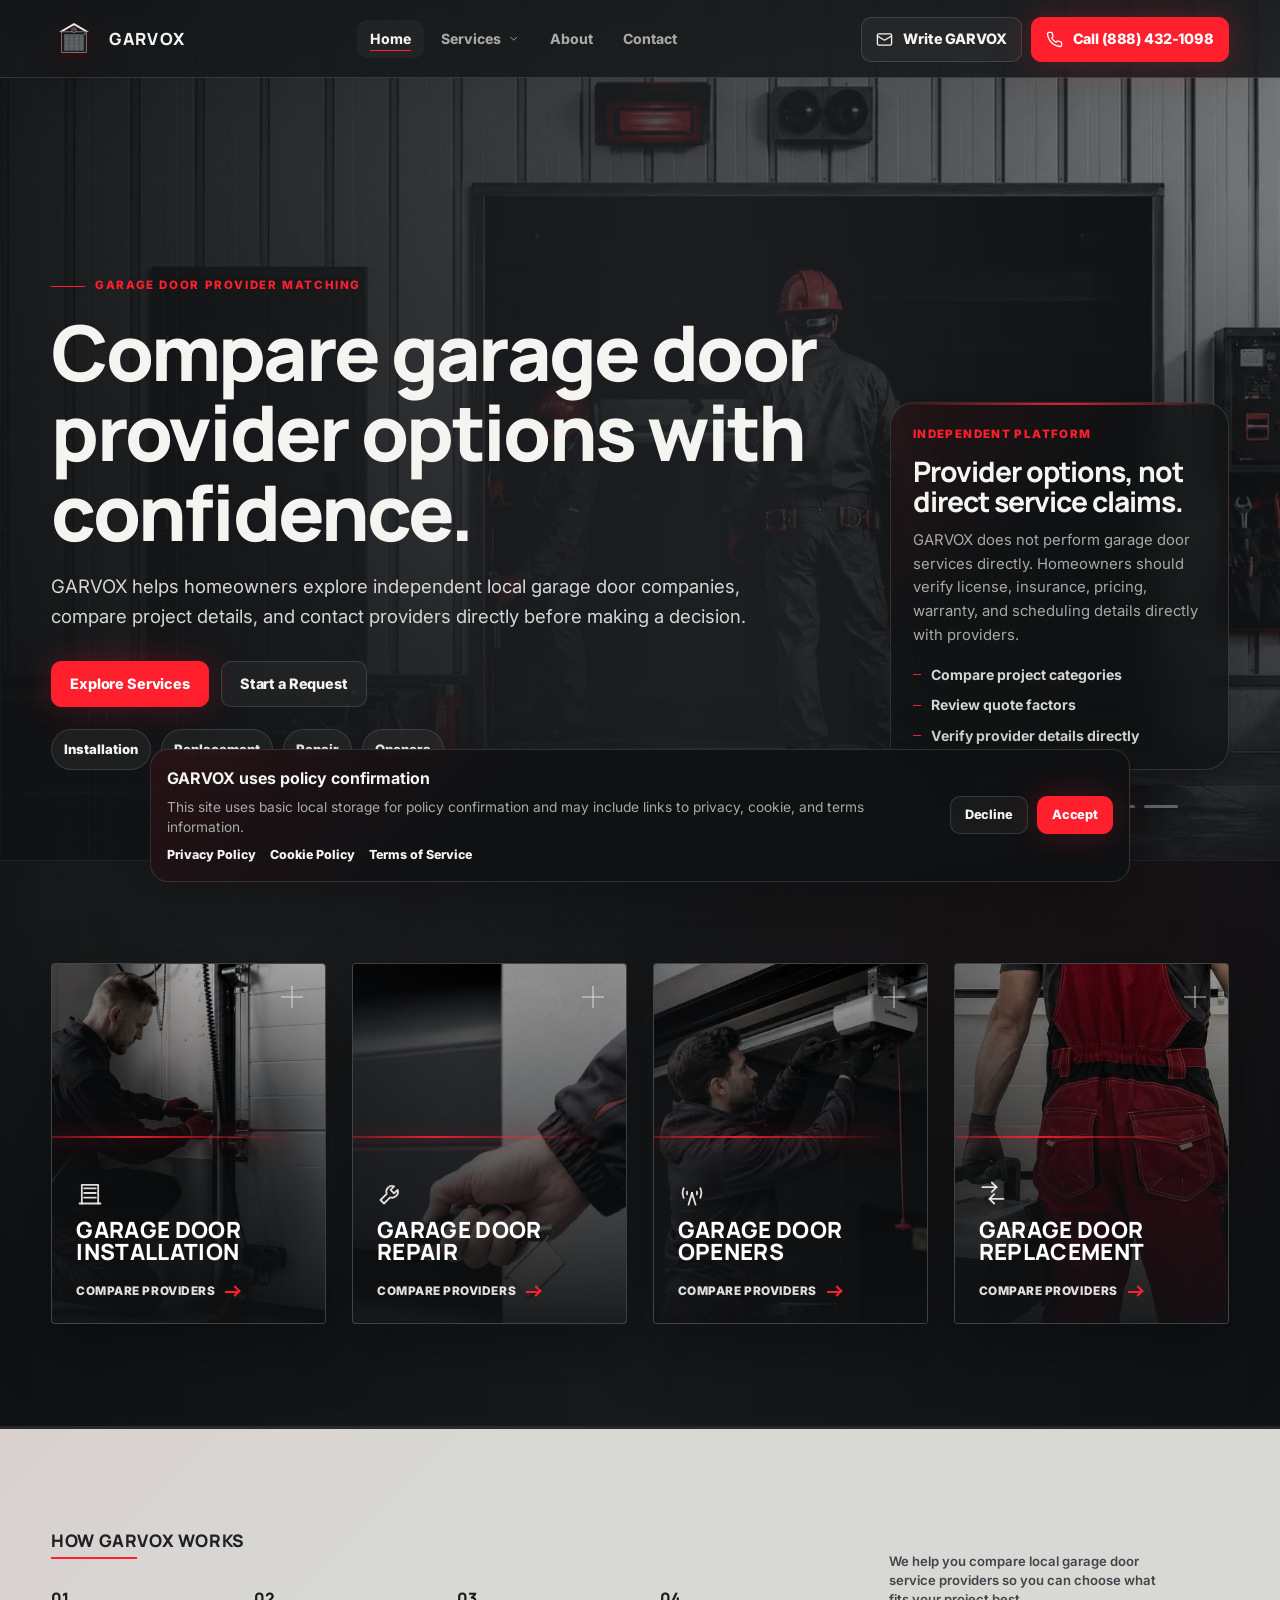
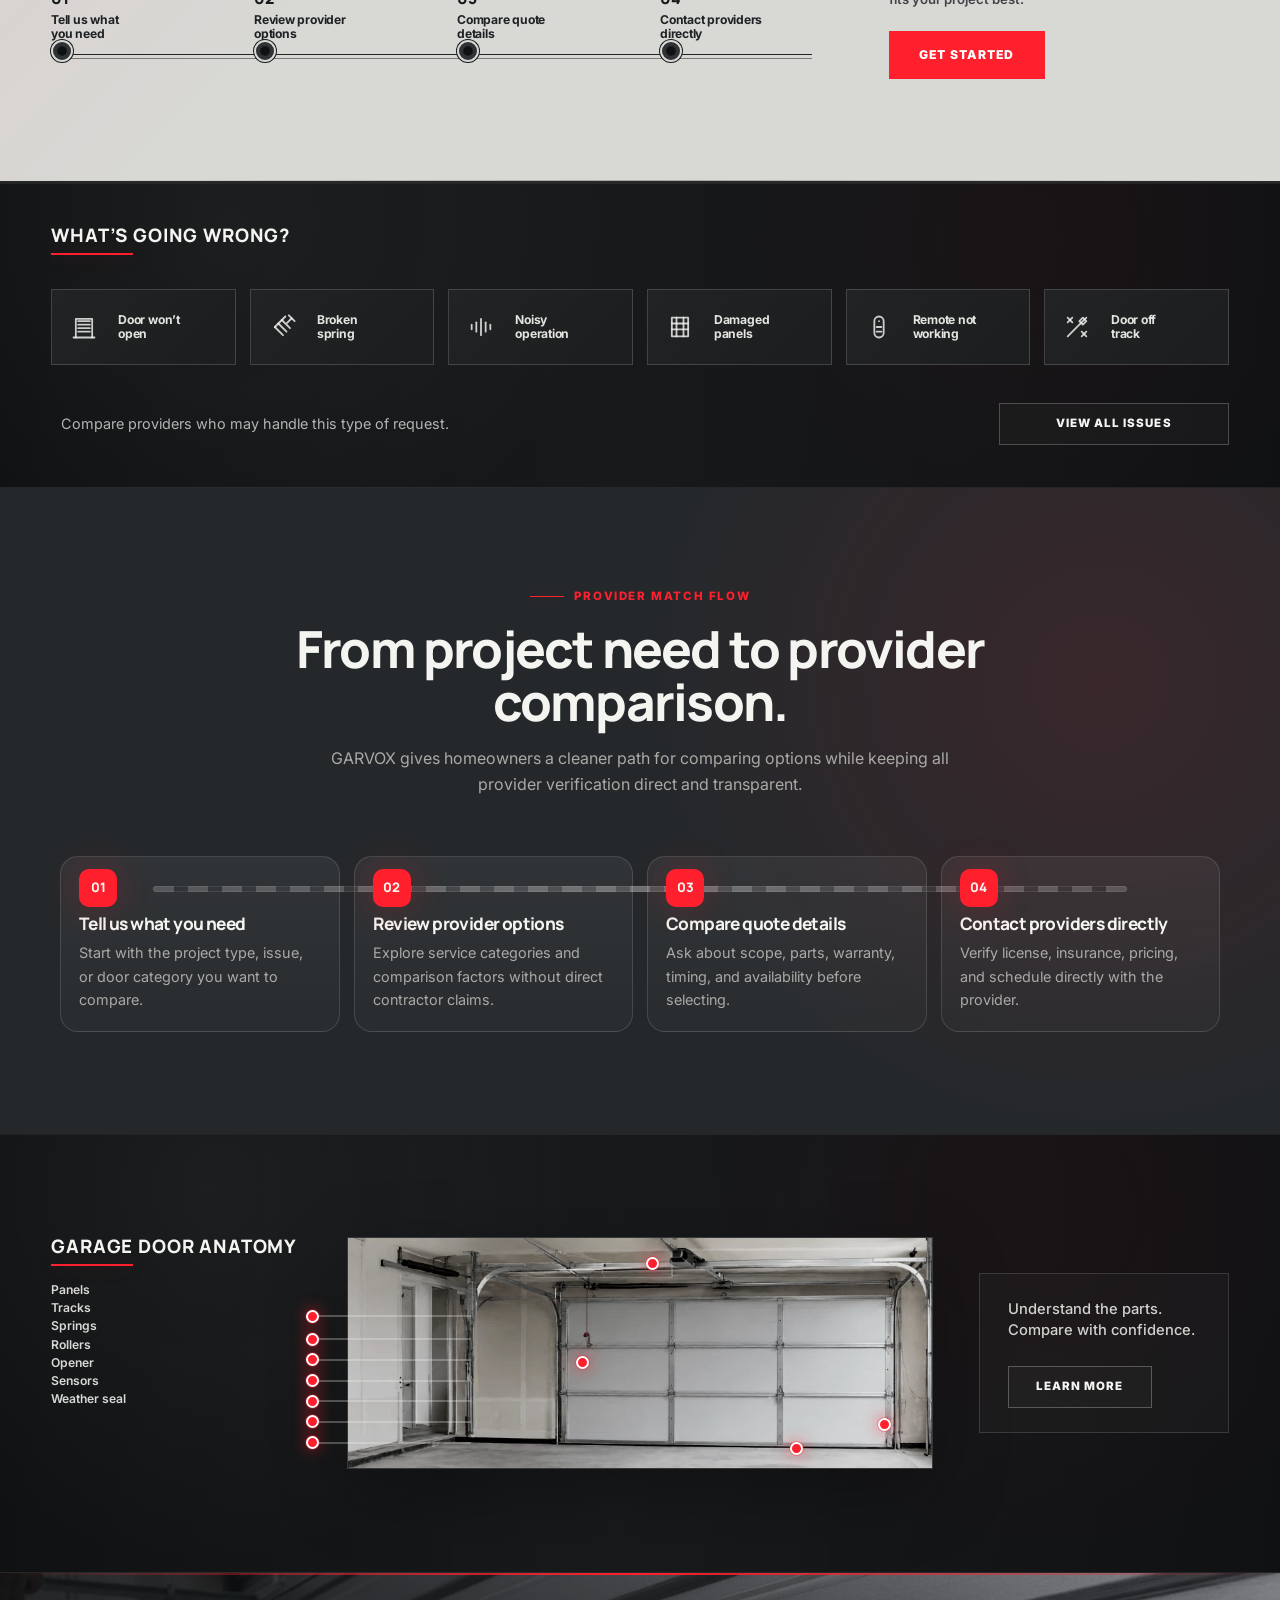
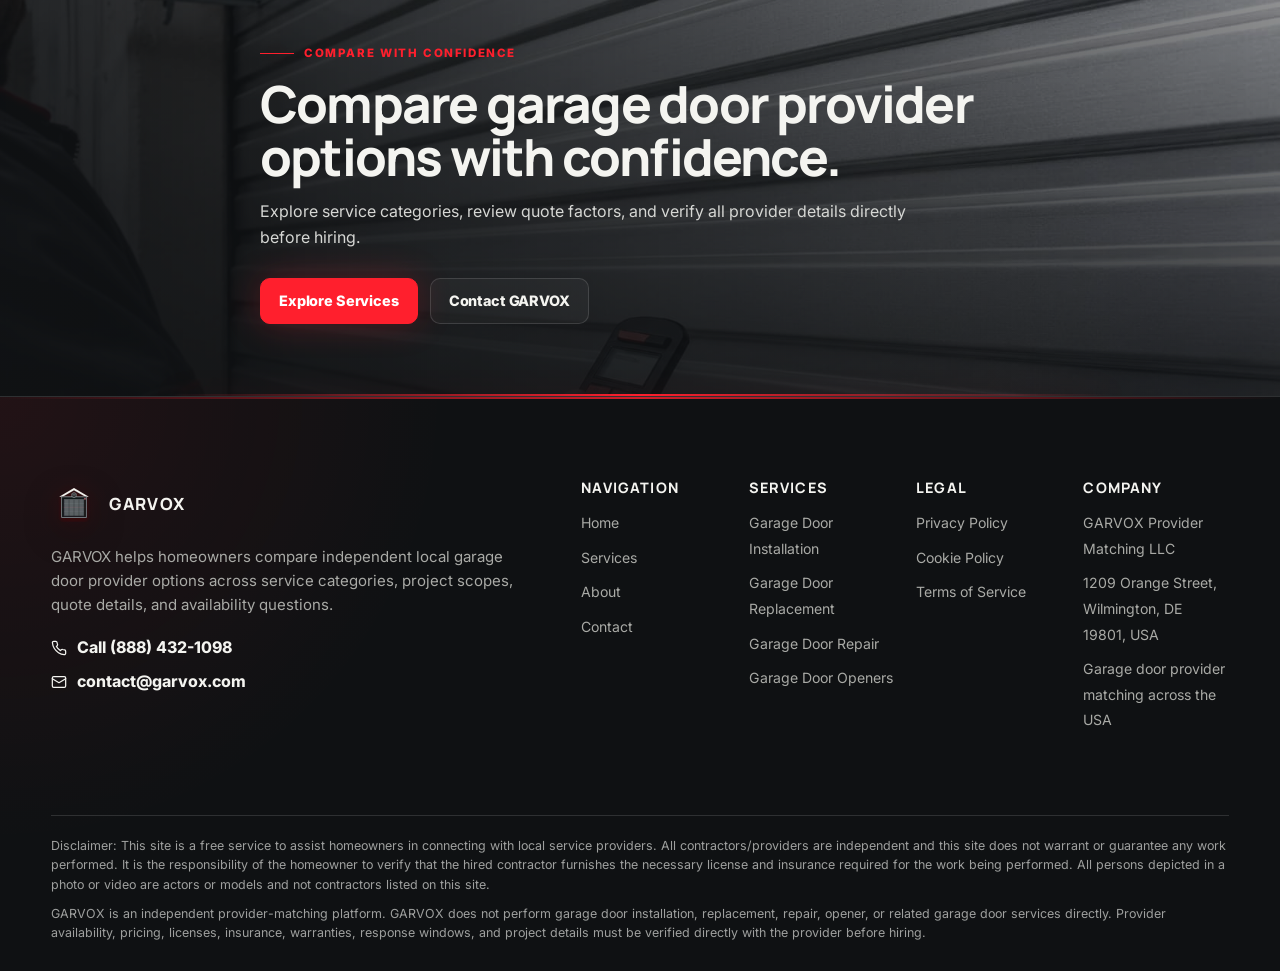
==== commit f2de654a: "+" ====
--- a/index.html
+++ b/index.html
@@ -9,8 +9,8 @@
     <meta name="description"
         content="GARVOX helps homeowners compare independent local garage door provider options for installation, replacement, repair, and openers.">
 
-<link rel="icon" href="./assets/icons/favicon.svg?v=2" type="image/svg+xml" sizes="any">
-<link rel="shortcut icon" href="./assets/icons/favicon.svg?v=2" type="image/svg+xml">
+<link rel="icon" href="./assets/icons/garvox-garage.svg?v=2" type="image/svg+xml" sizes="any">
+<link rel="shortcut icon" href="./assets/icons/garvox-garage.svg?v=2" type="image/svg+xml">
 
     <link rel="preconnect" href="https://fonts.googleapis.com">
     <link rel="preconnect" href="https://fonts.gstatic.com" crossorigin>
--- a/css/style.css
+++ b/css/style.css
@@ -505,19 +505,24 @@
 .brand-logo__mark {
     position: relative;
     display: grid;
-    width: 42px;
-    height: 42px;
+    width: 46px;
+    height: 46px;
     place-items: center;
+    flex: 0 0 auto;
 }
 
 .brand-logo__mark img {
-    width: 42px;
-    height: 42px;
+    display: block;
+    width: 46px;
+    height: 46px;
     object-fit: contain;
-    filter: drop-shadow(0 12px 18px rgba(0, 0, 0, 0.38));
+    object-position: center;
+    filter:
+        drop-shadow(0 10px 18px rgba(0, 0, 0, 0.38))
+        drop-shadow(0 0 12px rgba(255, 31, 45, 0.12));
     transition:
-        filter var(--transition-base),
-        transform var(--transition-base);
+        transform 240ms ease,
+        filter 240ms ease;
 }
 
 .brand-logo__mark::after {
@@ -533,9 +538,10 @@
 }
 
 .brand-logo:hover .brand-logo__mark img {
-    transform: rotate(-8deg);
+    transform: translateY(-1px) scale(1.04);
     filter:
-        drop-shadow(0 12px 18px rgba(0, 0, 0, 0.38)) drop-shadow(0 0 18px rgba(255, 31, 45, 0.34));
+        drop-shadow(0 12px 22px rgba(0, 0, 0, 0.46))
+        drop-shadow(0 0 18px rgba(255, 31, 45, 0.22));
 }
 
 .brand-logo:hover .brand-logo__mark::after {
@@ -2136,8 +2142,8 @@
 
     .brand-logo__mark,
     .brand-logo__mark img {
-        width: 38px;
-        height: 38px;
+        width: 40px;
+        height: 40px;
     }
 
     .site-header__actions {
@@ -2233,6 +2239,12 @@
 
     .brand-logo__text {
         letter-spacing: 0.05em;
+    }
+
+    .brand-logo__mark,
+    .brand-logo__mark img {
+        width: 36px;
+        height: 36px;
     }
 
     .page-hero__mini-panel {
